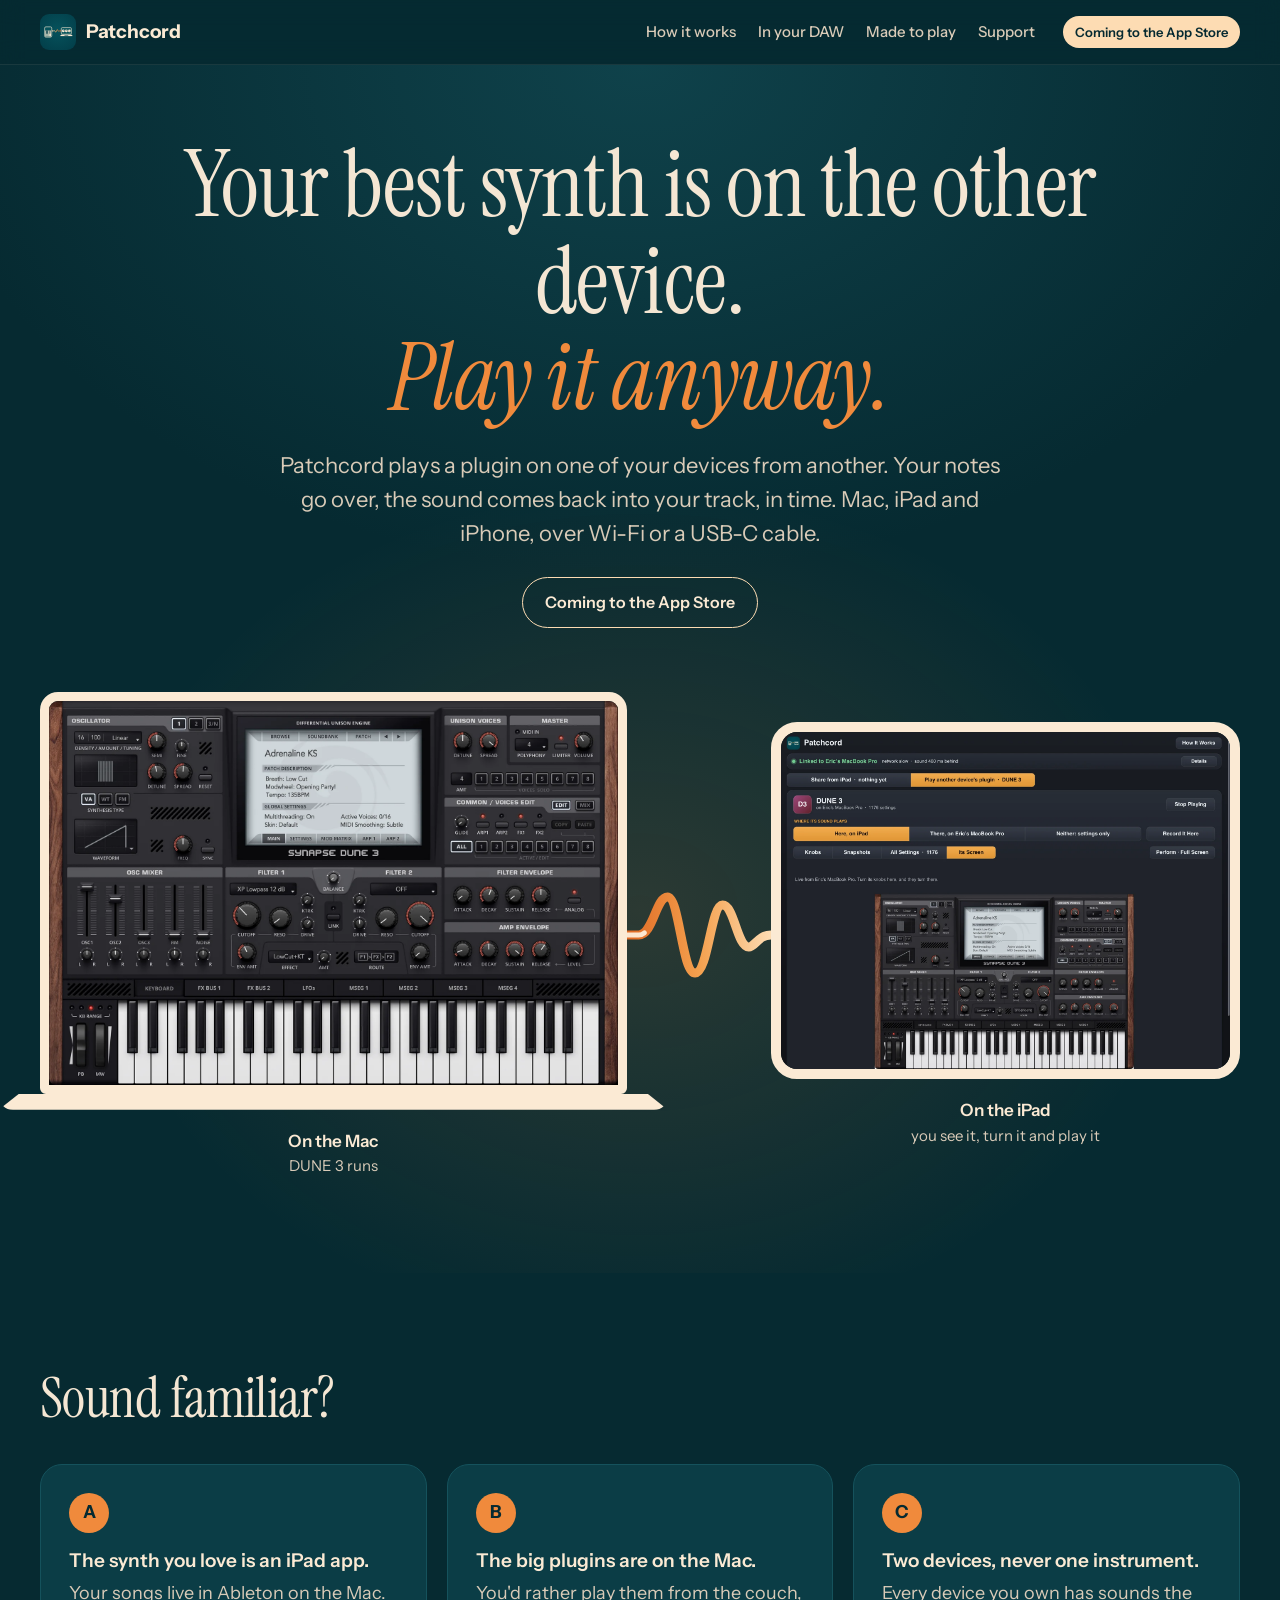
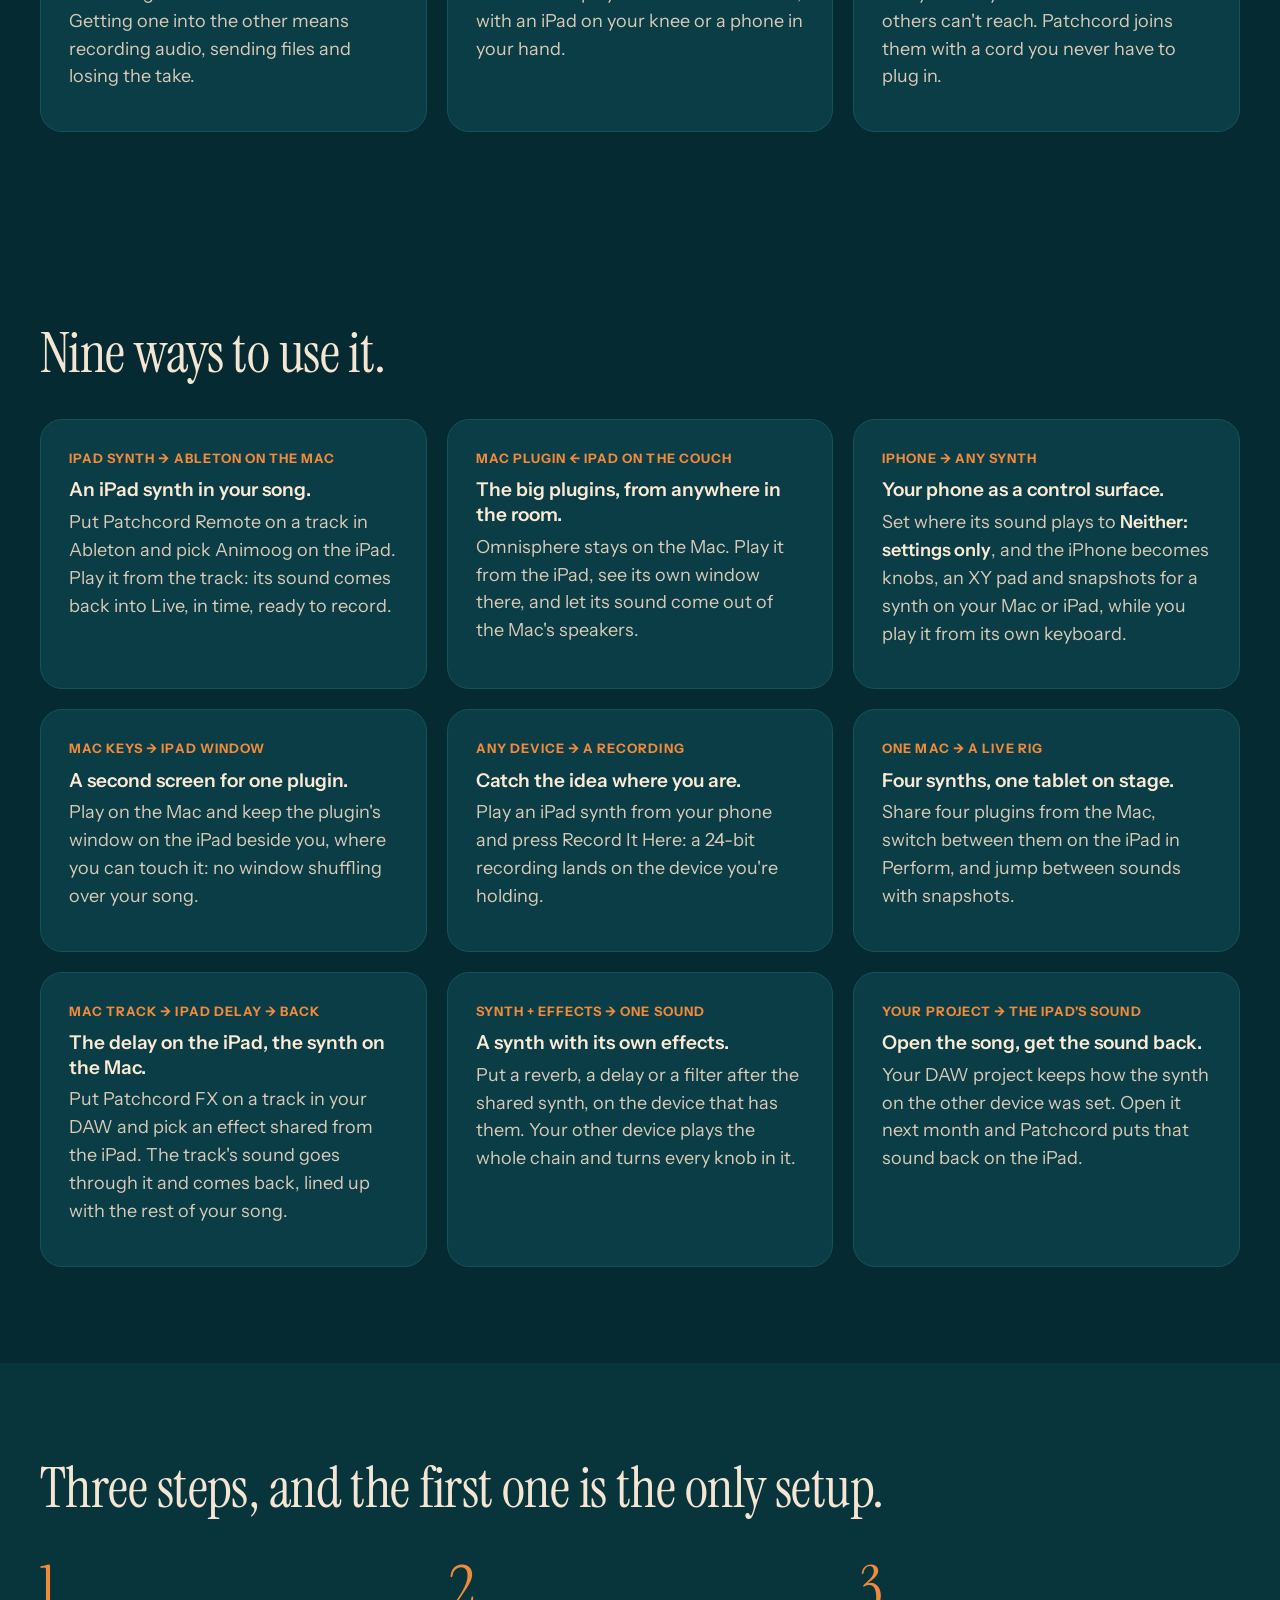
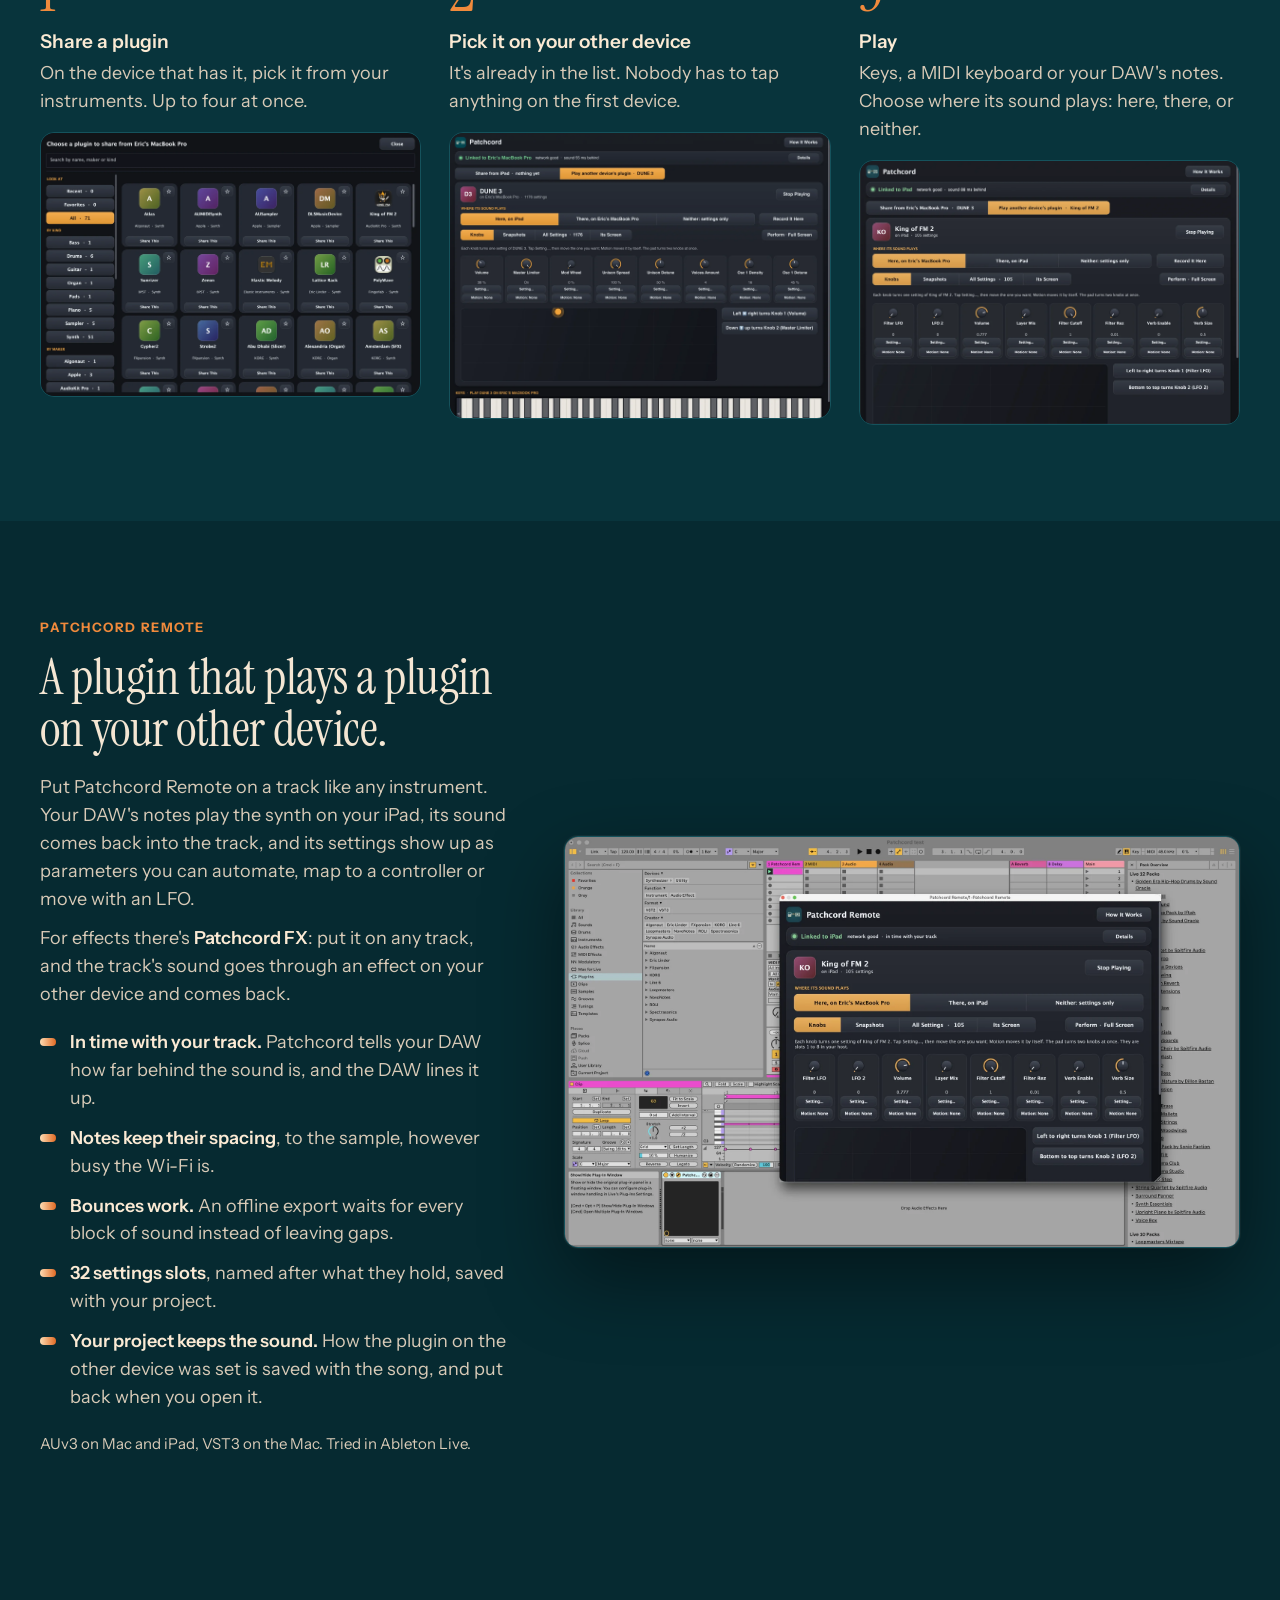
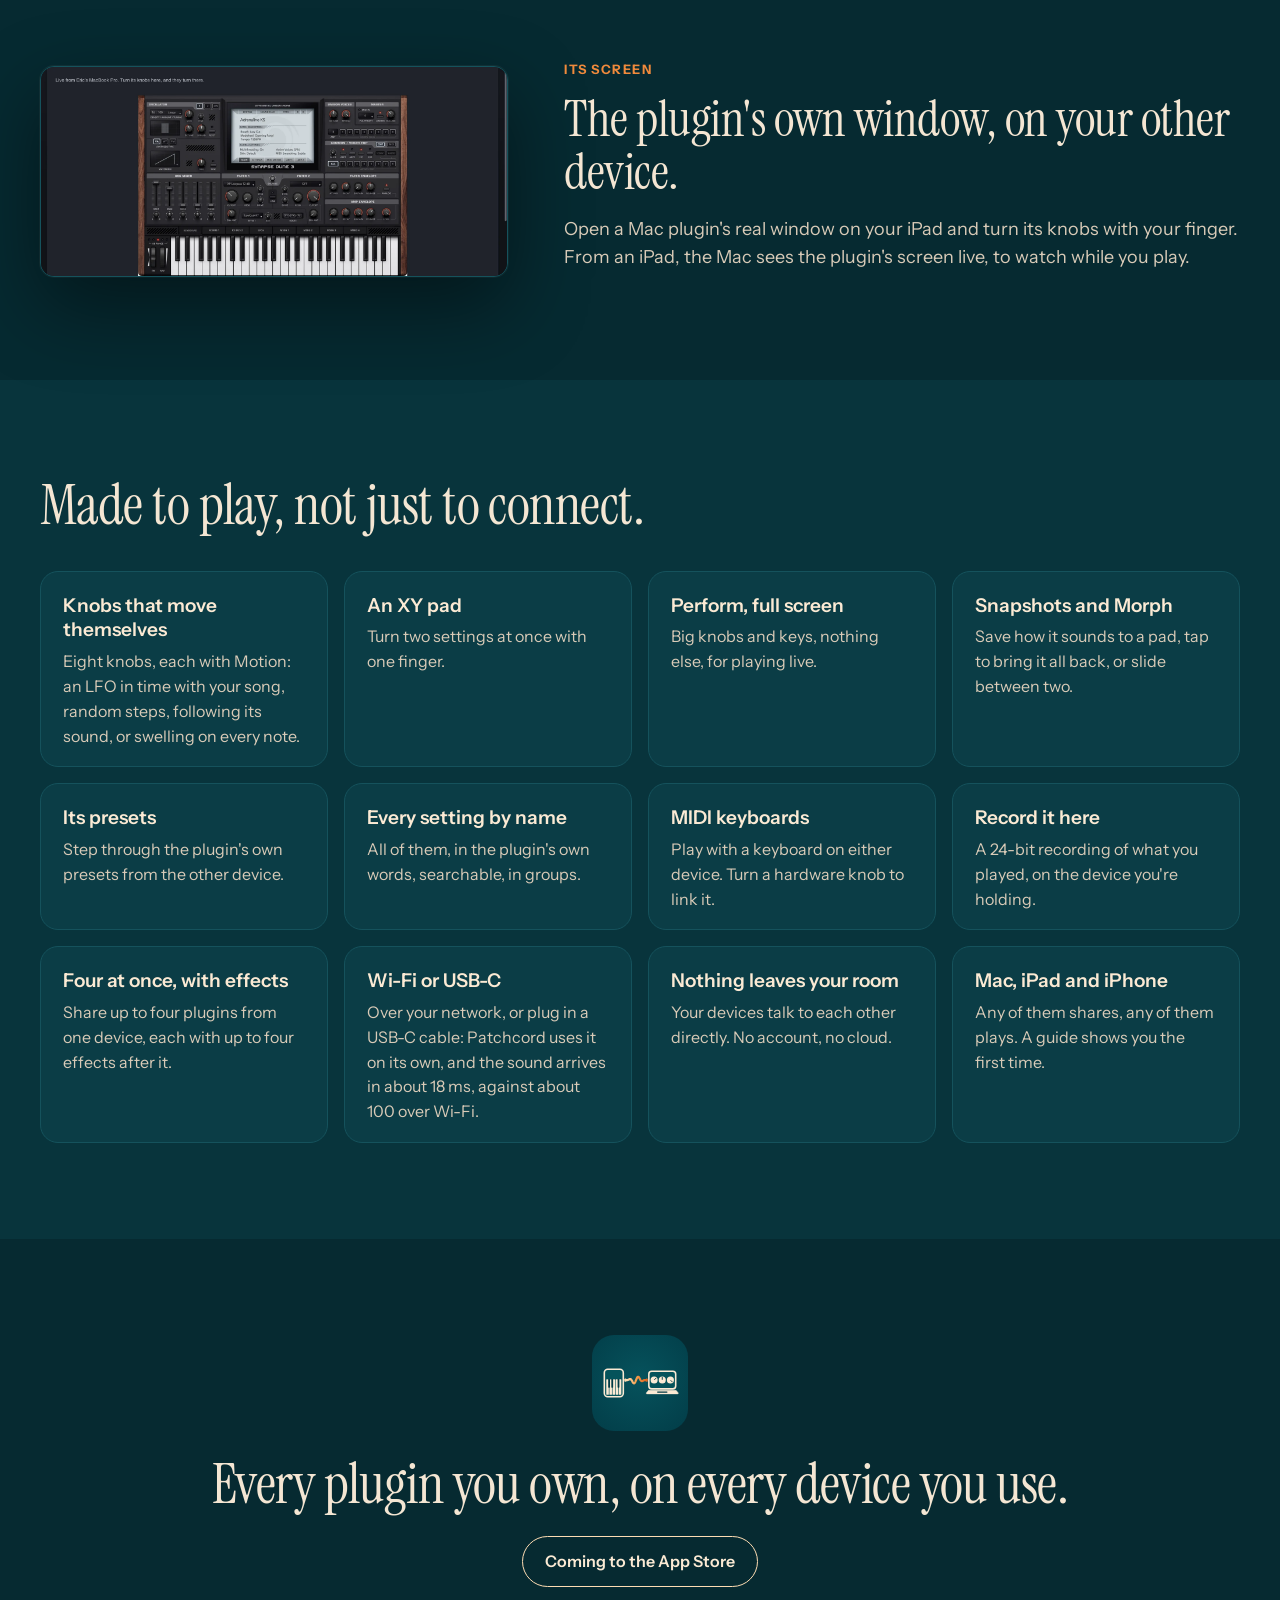
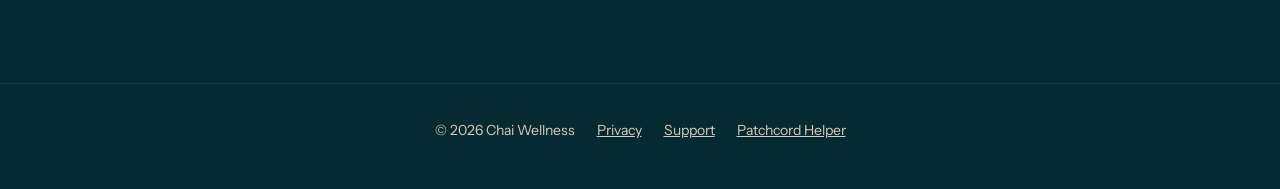
==== index.html @ 68715d1f "Effects, chains, project recall, the USB-C cable" ====
<!doctype html>
<html lang="en">
<head>
<meta charset="utf-8">
<meta name="viewport" content="width=device-width, initial-scale=1">
<title>Patchcord: play your iPad's synths from your Mac, and your Mac's from your iPad</title>
<meta name="description" content="Patchcord plays a plugin on one of your devices from another: synths and effects. Notes or sound go over, the sound comes back into your track, in time. Mac, iPad and iPhone, over Wi-Fi or a USB-C cable.">
<meta property="og:title" content="Patchcord">
<meta property="og:description" content="Your best synth is on the other device. Play it anyway.">
<meta property="og:type" content="website">
<meta property="og:url" content="https://patchcordapp.com/">
<meta property="og:image" content="https://patchcordapp.com/og-image.jpg?v=1">
<meta property="og:image:width" content="1200"><meta property="og:image:height" content="630">
<meta name="twitter:card" content="summary_large_image">
<meta name="twitter:title" content="Patchcord">
<meta name="twitter:description" content="Your best synth is on the other device. Play it anyway.">
<meta name="twitter:image" content="https://patchcordapp.com/og-image.jpg?v=1">
<meta name="theme-color" content="#062A31">
<link rel="icon" href="img/icon.svg" type="image/svg+xml">
<link rel="apple-touch-icon" href="apple-touch-icon.png">
<link rel="preconnect" href="https://fonts.googleapis.com">
<link rel="preconnect" href="https://fonts.gstatic.com" crossorigin>
<link href="https://fonts.googleapis.com/css2?family=Instrument+Sans:wght@400;500;600;700&family=Instrument+Serif:ital@0;1&display=swap" rel="stylesheet">
<link rel="stylesheet" href="style.css?v=7">
</head>
<body>

<header class="top">
  <a class="brand" href="#"><img src="img/icon.svg" alt="" width="36" height="36"><span>Patchcord</span></a>
  <nav>
    <a href="#how">How it works</a>
    <a href="#daw">In your DAW</a>
    <a href="#play">Made to play</a>
    <a href="support.html">Support</a>
  </nav>
  <span class="soon" data-store-soon>Coming to the App Store</span>
</header>

<main>

<!-- 1. The claim: name the problem, then the answer -->
<section class="hero">
  <h1>Your best synth is on the other device.<br><em>Play it anyway.</em></h1>
  <p class="lede">Patchcord plays a plugin on one of your devices from another. Your notes go over, the sound comes back into your track, in time. Mac, iPad and iPhone, over Wi-Fi or a USB-C cable.</p>
  <div class="cta">
    <a class="store-badge" data-store-live hidden href="#" aria-label="Download Patchcord on the App Store"><img src="img/app-store-badge-white.svg" alt="Download on the App Store" width="132" height="44"></a>
    <span class="pill" data-store-soon>Coming to the App Store</span>
  </div>

  <figure class="duo" aria-label="DUNE 3 running on a Mac, played from an iPad">
    <div class="dev laptop">
      <button class="shot" data-full="img/mac-dune.webp"><img src="img/mac-dune.webp" alt="DUNE 3, a synth plugin, open on the Mac" loading="eager"></button>
      <div class="base" aria-hidden="true"></div>
      <figcaption><b>On the Mac</b> DUNE 3 runs</figcaption>
    </div>
    <svg class="cord" viewBox="0 0 220 120" preserveAspectRatio="none" aria-hidden="true">
      <defs><linearGradient id="cg" x1="0" x2="1"><stop offset="0" stop-color="#E06A24"/><stop offset=".5" stop-color="#F4A04E"/><stop offset="1" stop-color="#FDDCB3"/></linearGradient></defs>
      <path class="wire" d="M0,60 L18,60 C40,60 44,22 62,22 C80,22 84,98 104,98 C124,98 128,30 146,30 C164,30 168,72 186,72 C196,72 200,60 220,60"/>
      <path class="pulse" d="M0,60 L18,60 C40,60 44,22 62,22 C80,22 84,98 104,98 C124,98 128,30 146,30 C164,30 168,72 186,72 C196,72 200,60 220,60"/>
    </svg>
    <div class="dev tablet">
      <button class="shot" data-full="img/ipad-its-screen.webp"><img src="img/ipad-its-screen.webp" alt="Patchcord on the iPad, showing DUNE 3's own window live from the Mac" loading="eager"></button>
      <figcaption><b>On the iPad</b> you see it, turn it and play it</figcaption>
    </div>
  </figure>
</section>

<!-- 2. The problem, the way a producer feels it -->
<section class="familiar">
  <h2>Sound familiar?</h2>
  <div class="cards three">
    <article>
      <span class="num">A</span>
      <h3>The synth you love is an iPad app.</h3>
      <p>Your songs live in Ableton on the Mac. Getting one into the other means recording audio, sending files and losing the take.</p>
    </article>
    <article>
      <span class="num">B</span>
      <h3>The big plugins are on the Mac.</h3>
      <p>You'd rather play them from the couch, with an iPad on your knee or a phone in your hand.</p>
    </article>
    <article>
      <span class="num">C</span>
      <h3>Two devices, never one instrument.</h3>
      <p>Every device you own has sounds the others can't reach. Patchcord joins them with a cord you never have to plug in.</p>
    </article>
  </div>
</section>

<!-- 2b. What people do with it: only what it does today (instruments, effects and chains, 2026-11-24) -->
<section id="uses" class="uses">
  <h2>Nine ways to use it.</h2>
  <div class="cards uses-grid">
    <article>
      <p class="pair">iPad synth &rarr; Ableton on the Mac</p>
      <h3>An iPad synth in your song.</h3>
      <p>Put Patchcord Remote on a track in Ableton and pick Animoog on the iPad. Play it from the track: its sound comes back into Live, in time, ready to record.</p>
    </article>
    <article>
      <p class="pair">Mac plugin &larr; iPad on the couch</p>
      <h3>The big plugins, from anywhere in the room.</h3>
      <p>Omnisphere stays on the Mac. Play it from the iPad, see its own window there, and let its sound come out of the Mac's speakers.</p>
    </article>
    <article>
      <p class="pair">iPhone &rarr; any synth</p>
      <h3>Your phone as a control surface.</h3>
      <p>Set where its sound plays to <b>Neither: settings only</b>, and the iPhone becomes knobs, an XY pad and snapshots for a synth on your Mac or iPad, while you play it from its own keyboard.</p>
    </article>
    <article>
      <p class="pair">Mac keys &rarr; iPad window</p>
      <h3>A second screen for one plugin.</h3>
      <p>Play on the Mac and keep the plugin's window on the iPad beside you, where you can touch it: no window shuffling over your song.</p>
    </article>
    <article>
      <p class="pair">Any device &rarr; a recording</p>
      <h3>Catch the idea where you are.</h3>
      <p>Play an iPad synth from your phone and press Record It Here: a 24-bit recording lands on the device you're holding.</p>
    </article>
    <article>
      <p class="pair">One Mac &rarr; a live rig</p>
      <h3>Four synths, one tablet on stage.</h3>
      <p>Share four plugins from the Mac, switch between them on the iPad in Perform, and jump between sounds with snapshots.</p>
    </article>
    <article>
      <p class="pair">Mac track &rarr; iPad delay &rarr; back</p>
      <h3>The delay on the iPad, the synth on the Mac.</h3>
      <p>Put Patchcord FX on a track in your DAW and pick an effect shared from the iPad. The track's sound goes through it and comes back, lined up with the rest of your song.</p>
    </article>
    <article>
      <p class="pair">Synth + effects &rarr; one sound</p>
      <h3>A synth with its own effects.</h3>
      <p>Put a reverb, a delay or a filter after the shared synth, on the device that has them. Your other device plays the whole chain and turns every knob in it.</p>
    </article>
    <article>
      <p class="pair">Your project &rarr; the iPad's sound</p>
      <h3>Open the song, get the sound back.</h3>
      <p>Your DAW project keeps how the synth on the other device was set. Open it next month and Patchcord puts that sound back on the iPad.</p>
    </article>
  </div>
</section>

<!-- 3. How easy the core action is -->
<section id="how" class="how">
  <h2>Three steps, and the first one is the only setup.</h2>
  <ol class="steps">
    <li>
      <span class="n">1</span>
      <h3>Share a plugin</h3>
      <p>On the device that has it, pick it from your instruments. Up to four at once.</p>
      <button class="shot" data-full="img/browser.webp"><img src="img/browser.webp" alt="Choosing a plugin to share" loading="lazy"></button>
    </li>
    <li>
      <span class="n">2</span>
      <h3>Pick it on your other device</h3>
      <p>It's already in the list. Nobody has to tap anything on the first device.</p>
      <button class="shot" data-full="img/ipad-knobs.webp"><img src="img/ipad-knobs.webp" alt="DUNE 3 from the Mac, chosen on the iPad, its settings on eight knobs" loading="lazy"></button>
    </li>
    <li>
      <span class="n">3</span>
      <h3>Play</h3>
      <p>Keys, a MIDI keyboard or your DAW's notes. Choose where its sound plays: here, there, or neither.</p>
      <button class="shot" data-full="img/mac-king.webp"><img src="img/mac-king.webp" alt="The other way round: King of FM 2 on the iPad, played from the Mac" loading="lazy"></button>
    </li>
  </ol>
</section>

<!-- 4. The real use: inside a DAW -->
<section id="daw" class="feature">
  <div class="copy">
    <p class="kicker">Patchcord Remote</p>
    <h2>A plugin that plays a plugin on your other device.</h2>
    <p>Put Patchcord Remote on a track like any instrument. Your DAW's notes play the synth on your iPad, its sound comes back into the track, and its settings show up as parameters you can automate, map to a controller or move with an LFO.</p>
    <p>For effects there's <b>Patchcord FX</b>: put it on any track, and the track's sound goes through an effect on your other device and comes back.</p>
    <ul class="ticks">
      <li><b>In time with your track.</b> Patchcord tells your DAW how far behind the sound is, and the DAW lines it up.</li>
      <li><b>Notes keep their spacing</b>, to the sample, however busy the Wi-Fi is.</li>
      <li><b>Bounces work.</b> An offline export waits for every block of sound instead of leaving gaps.</li>
      <li><b>32 settings slots</b>, named after what they hold, saved with your project.</li>
      <li><b>Your project keeps the sound.</b> How the plugin on the other device was set is saved with the song, and put back when you open it.</li>
    </ul>
    <!-- CHECK before publishing: which hosts to name. Tested: Ableton Live 12 (VST3, Mac). Passes auval (AUv3): Logic, GarageBand, AUM not yet tried. -->
    <p class="hosts">AUv3 on Mac and iPad, VST3 on the Mac. Tried in Ableton Live.</p>
  </div>
  <button class="shot wide" data-full="img/ableton-remote.webp"><img src="img/ableton-remote.webp" alt="Patchcord Remote on a track in Ableton Live, playing King of FM 2 on the iPad, in time with the track" loading="lazy"></button>
</section>

<!-- 5. The wow: its own screen on the other device -->
<section class="feature flip">
  <div class="copy">
    <p class="kicker">Its Screen</p>
    <h2>The plugin's own window, on your other device.</h2>
    <p>Open a Mac plugin's real window on your iPad and turn its knobs with your finger. From an iPad, the Mac sees the plugin's screen live, to watch while you play.</p>
  </div>
  <button class="shot wide" data-full="img/ipad-its-screen.webp"><img src="img/ipad-its-screen-close.webp" alt="DUNE 3's window from the Mac, live on the iPad" loading="lazy"></button>
</section>

<!-- 6. Everything else, as a grid of twelve -->
<section id="play" class="grid-sec">
  <h2>Made to play, not just to connect.</h2>
  <div class="tiles">
    <article><h3>Knobs that move themselves</h3><p>Eight knobs, each with Motion: an LFO in time with your song, random steps, following its sound, or swelling on every note.</p></article>
    <article><h3>An XY pad</h3><p>Turn two settings at once with one finger.</p></article>
    <article><h3>Perform, full screen</h3><p>Big knobs and keys, nothing else, for playing live.</p></article>
    <article><h3>Snapshots and Morph</h3><p>Save how it sounds to a pad, tap to bring it all back, or slide between two.</p></article>
    <article><h3>Its presets</h3><p>Step through the plugin's own presets from the other device.</p></article>
    <article><h3>Every setting by name</h3><p>All of them, in the plugin's own words, searchable, in groups.</p></article>
    <article><h3>MIDI keyboards</h3><p>Play with a keyboard on either device. Turn a hardware knob to link it.</p></article>
    <article><h3>Record it here</h3><p>A 24-bit recording of what you played, on the device you're holding.</p></article>
    <article><h3>Four at once, with effects</h3><p>Share up to four plugins from one device, each with up to four effects after it.</p></article>
    <article><h3>Wi-Fi or USB-C</h3><p>Over your network, or plug in a USB-C cable: Patchcord uses it on its own, and the sound arrives in about 18&nbsp;ms, against about 100 over Wi-Fi.</p></article>
    <article><h3>Nothing leaves your room</h3><p>Your devices talk to each other directly. No account, no cloud.</p></article>
    <article><h3>Mac, iPad and iPhone</h3><p>Any of them shares, any of them plays. A guide shows you the first time.</p></article>
  </div>
</section>

<!-- 7. Why I made it: Eric writes this; nothing publishes until he has -->
<!--
<section id="story" class="story">
  <h2>Why I made Patchcord</h2>
  <p>[Eric's words]</p>
  <p class="sig">Eric</p>
</section>
-->

<section class="close">
  <img src="img/icon.svg" alt="" width="96" height="96">
  <h2>Every plugin you own, on every device you use.</h2>
  <div class="cta">
    <a class="store-badge" data-store-live hidden href="#" aria-label="Download Patchcord on the App Store"><img src="img/app-store-badge-white.svg" alt="Download on the App Store" width="132" height="44"></a>
    <span class="pill" data-store-soon>Coming to the App Store</span>
  </div>
</section>

</main>

<footer>
  <span>© 2026 Chai Wellness</span>
  <a href="privacy.html">Privacy</a>
  <a href="support.html">Support</a>
  <a href="helper.html">Patchcord Helper</a>
</footer>

<div class="viewer" hidden role="dialog" aria-modal="true" aria-label="Screenshot, full size">
  <button class="close-v" aria-label="Close">Close</button>
  <img alt="">
</div>

<script src="site.js" defer></script>
<script src="store.js" defer></script>
</body>
</html>
---- style.css ----
/* Patchcord's site: the icon's colours (deep teal, cream, a cream-to-orange cord), dark only, like a studio at night */
:root {
  --bg: #062A31; --bg2: #08343C; --card: #0B3D46; --edge: #15525C;
  --cream: #FBEAD4; --text: #F4E6D3; --soft: #D9CBB8;
  --orange: #F08A3C; --orange2: #E06A24; --peach: #FDDCB3;
  --serif: "Instrument Serif", Georgia, serif;
  --sans: "Instrument Sans", -apple-system, BlinkMacSystemFont, "Segoe UI", sans-serif;
  color-scheme: dark;
}
* { box-sizing: border-box; }
[hidden] { display: none !important; }
html { scroll-behavior: smooth; }
body { margin: 0; background: var(--bg); color: var(--text); font: 18px/1.55 var(--sans); -webkit-font-smoothing: antialiased; }
img { max-width: 100%; display: block; }
a { color: var(--peach); }
h1, h2 { font-family: var(--serif); font-weight: 400; letter-spacing: -0.01em; line-height: 1.05; margin: 0 0 18px; }
h1 em, h2 em { font-style: italic; color: var(--orange); }
h3 { font-size: 19px; line-height: 1.3; margin: 0 0 6px; color: var(--cream); font-weight: 600; }
p { margin: 0 0 12px; color: var(--soft); }
b { color: var(--cream); font-weight: 600; }

/* top bar */
.top { position: sticky; top: 0; z-index: 10; display: flex; align-items: center; gap: 28px; padding: 14px max(20px, calc(50% - 600px));
  background: rgba(6, 42, 49, 0.86); backdrop-filter: blur(12px); -webkit-backdrop-filter: blur(12px); border-bottom: 1px solid rgba(251, 234, 212, 0.08); }
.brand { display: flex; align-items: center; gap: 10px; color: var(--cream); text-decoration: none; font-weight: 700; font-size: 19px; }
.brand img { border-radius: 9px; }
.top nav { display: flex; gap: 22px; margin-left: auto; }
.top nav a { color: var(--soft); text-decoration: none; font-size: 15px; font-weight: 500; }
.top nav a:hover { color: var(--cream); }
.soon { font-size: 13px; font-weight: 600; color: var(--bg); background: var(--peach); padding: 6px 12px; border-radius: 99px; white-space: nowrap; }

main > section { padding: 96px max(20px, calc(50% - 600px)); }
main > section > h2 { font-size: clamp(36px, 5vw, 56px); max-width: 860px; }

/* hero */
.hero { text-align: center; padding-top: 72px !important; background:
  radial-gradient(60% 50% at 50% 70%, rgba(240, 138, 60, 0.16), transparent 70%),
  radial-gradient(80% 60% at 50% 0%, rgba(21, 82, 92, 0.6), transparent 70%); }
.hero h1 { font-size: clamp(44px, 7.4vw, 92px); max-width: 1000px; margin: 0 auto 22px; }
.lede { font-size: clamp(18px, 2vw, 22px); max-width: 720px; margin: 0 auto 26px; color: var(--soft); }
.cta { display: flex; justify-content: center; align-items: center; gap: 14px; flex-wrap: wrap; }
.pill { display: inline-block; white-space: nowrap; padding: 12px 22px; border-radius: 99px; border: 1.5px solid var(--peach); color: var(--cream); font-weight: 600; font-size: 16px; }
.store-badge { display: inline-block; line-height: 0; margin: 11px 0; }
.store-badge img { height: 44px; width: auto; }

/* the two devices and the cord between them */
.duo { display: grid; grid-template-columns: 1.25fr 12% 1fr; align-items: center; gap: 0; margin: 64px auto 0; max-width: 1200px; }
.dev { position: relative; }
.dev .shot { border: 10px solid var(--cream); border-radius: 26px; overflow: hidden; background: #000; }
.laptop .shot { border-width: 9px; border-radius: 18px 18px 6px 6px; }
.laptop .base { height: 16px; margin: 0 -7%; background: var(--cream); border-radius: 2px 2px 14px 14px; clip-path: polygon(3% 0, 97% 0, 100% 100%, 0 100%); }
.dev figcaption { margin-top: 18px; font-size: 15px; color: var(--soft); }
.dev figcaption b { display: block; font-size: 17px; }
.cord { width: 100%; height: 120px; overflow: visible; }
.cord path { fill: none; stroke-width: 9; stroke-linecap: round; vector-effect: non-scaling-stroke; }
.cord .wire { stroke: url(#cg); }
.cord .pulse { stroke: #FFF4E3; stroke-width: 5; stroke-dasharray: 18 320; animation: flow 2.2s linear infinite; opacity: 0.9; }
@keyframes flow { from { stroke-dashoffset: 338; } to { stroke-dashoffset: 0; } }
@media (prefers-reduced-motion: reduce) { .cord .pulse { animation: none; opacity: 0; } }

/* screenshots: every one opens full size */
.shot { display: block; width: 100%; padding: 0; border: 0; background: none; cursor: zoom-in; border-radius: 14px; overflow: hidden; }
.shot img { width: 100%; height: auto; }

/* sound familiar */
.cards.three { display: grid; grid-template-columns: repeat(3, 1fr); gap: 20px; margin-top: 36px; }
.cards article { background: var(--card); border: 1px solid var(--edge); border-radius: 22px; padding: 28px; }
.num { display: inline-grid; place-items: center; width: 40px; height: 40px; border-radius: 50%; background: var(--orange); color: var(--bg); font-weight: 700; margin-bottom: 16px; }

/* steps */
.how { background: var(--bg2); }
.steps { list-style: none; padding: 0; margin: 40px 0 0; display: grid; grid-template-columns: 1fr 1fr 1fr; gap: 28px; align-items: start; }
.steps li { position: relative; }
.steps .n { font-family: var(--serif); font-size: 64px; line-height: 1; color: var(--orange); display: block; margin-bottom: 8px; }
.steps .shot { margin-top: 16px; border: 1px solid var(--edge); }
.steps .shot.phone { border-radius: 22px; }

/* feature rows */
.feature { display: grid; grid-template-columns: 0.9fr 1.3fr; gap: 56px; align-items: center; }
.feature.flip .copy { order: 2; }
.feature h2 { font-size: clamp(34px, 4.2vw, 50px); }
.kicker { text-transform: uppercase; letter-spacing: 0.12em; font-size: 13px; font-weight: 700; color: var(--orange); margin-bottom: 14px; }
.shot.wide { border: 1px solid var(--edge); box-shadow: 0 30px 80px rgba(0, 0, 0, 0.45), 0 0 0 1px rgba(251, 234, 212, 0.05); }
.ticks { list-style: none; padding: 0; margin: 20px 0; }
.ticks li { position: relative; padding-left: 30px; margin-bottom: 12px; color: var(--soft); }
.ticks li::before { content: ""; position: absolute; left: 0; top: 0.5em; width: 16px; height: 8px; border-radius: 4px; background: linear-gradient(90deg, var(--peach), var(--orange2)); }
.hosts { font-size: 15px; }

/* twelve tiles */
.grid-sec { background: var(--bg2); }
.tiles { display: grid; grid-template-columns: repeat(auto-fit, minmax(250px, 1fr)); gap: 16px; margin-top: 36px; }
.tiles article { background: var(--card); border: 1px solid var(--edge); border-radius: 18px; padding: 22px 22px 18px; }
.tiles p { font-size: 16px; margin: 0; }

/* closing */
.close { text-align: center; }
.close img { margin: 0 auto 24px; border-radius: 22px; }
.close h2 { margin: 0 auto 22px; }

footer { display: flex; gap: 22px; justify-content: center; padding: 36px 20px 48px; font-size: 14px; color: var(--soft); border-top: 1px solid rgba(251, 234, 212, 0.08); }
footer a { color: var(--soft); }

/* full-size viewer */
.viewer { position: fixed; inset: 0; z-index: 50; background: rgba(2, 16, 19, 0.92); display: flex; align-items: center; justify-content: center; padding: 56px 24px 24px; cursor: zoom-out; }
.viewer img { max-width: 100%; max-height: 100%; border-radius: 12px; box-shadow: 0 20px 80px rgba(0, 0, 0, 0.6); }
.close-v { position: absolute; top: 14px; right: 18px; font: 600 15px var(--sans); color: var(--cream); background: rgba(251, 234, 212, 0.12); border: 1px solid rgba(251, 234, 212, 0.25); border-radius: 99px; padding: 8px 16px; cursor: pointer; }

/* narrow screens */
@media (max-width: 900px) {
  .top nav { display: none; }
  .soon { margin-left: auto; }
  main > section { padding-top: 64px; padding-bottom: 64px; }
  .duo { grid-template-columns: 1fr; gap: 0; max-width: 520px; }
  .laptop .base { margin: 0 -3%; }
  .cord { height: 90px; width: 120px; margin: 4px auto; transform: rotate(90deg); }
  .cards.three, .steps { grid-template-columns: 1fr; }
  .steps .shot.phone { max-width: 320px; }
  .feature { grid-template-columns: 1fr; gap: 28px; }
  .feature.flip .copy { order: 0; }
}
@media (max-width: 560px) {
  .top .soon { display: none; }
  .pill { font-size: 15px; padding: 11px 18px; }
}

/* privacy and support: one readable column */
.page { max-width: 760px; margin: 0 auto; padding: 64px 20px 80px; }
.page h1 { font-size: clamp(44px, 6vw, 64px); }
.page h2 { font-size: 30px; margin: 40px 0 12px; }
.page ul { padding-left: 22px; color: var(--soft); }
.page li { margin-bottom: 10px; }
.updated { font-size: 15px; }
.contact { font-size: 19px; color: var(--cream); }

/* Patchcord Helper page */
.lede-left { font-size: 20px; color: var(--cream); margin-bottom: 22px; }
.dl { margin: 8px 0 8px; }
.dl-btn { white-space: normal; text-align: center; max-width: 100%; text-decoration: none; background: var(--orange); border-color: var(--orange); color: var(--bg); }
.dl-btn:hover { background: var(--orange2); border-color: var(--orange2); }
.page ol.steps-plain { padding-left: 22px; color: var(--soft); }
.page ol.steps-plain li { margin-bottom: 10px; }

/* ways to use it */
.uses { background: var(--bg); }
.cards.uses-grid { display: grid; grid-template-columns: repeat(3, 1fr); gap: 20px; margin-top: 36px; }
.uses-grid .pair { font-size: 13px; font-weight: 700; letter-spacing: 0.08em; text-transform: uppercase; color: var(--orange); margin-bottom: 10px; }
@media (max-width: 900px) { .cards.uses-grid { grid-template-columns: 1fr; } }
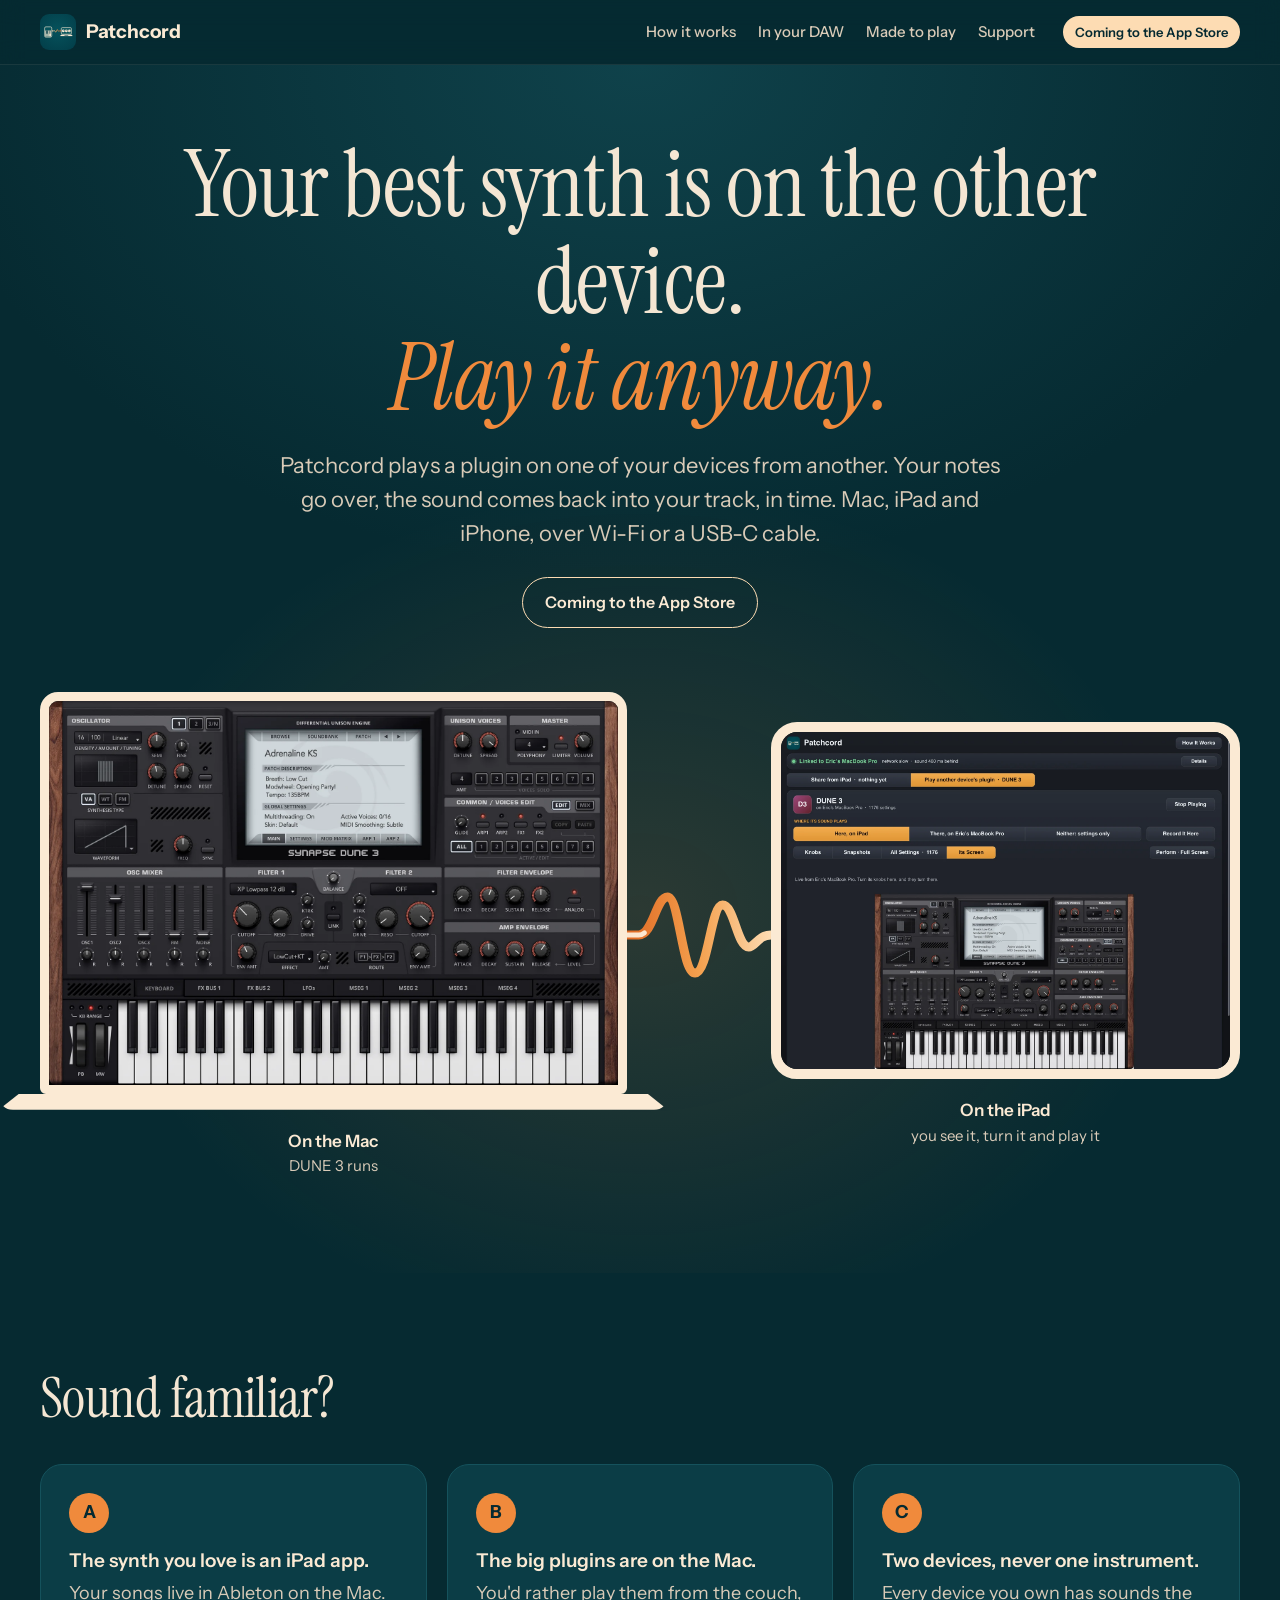
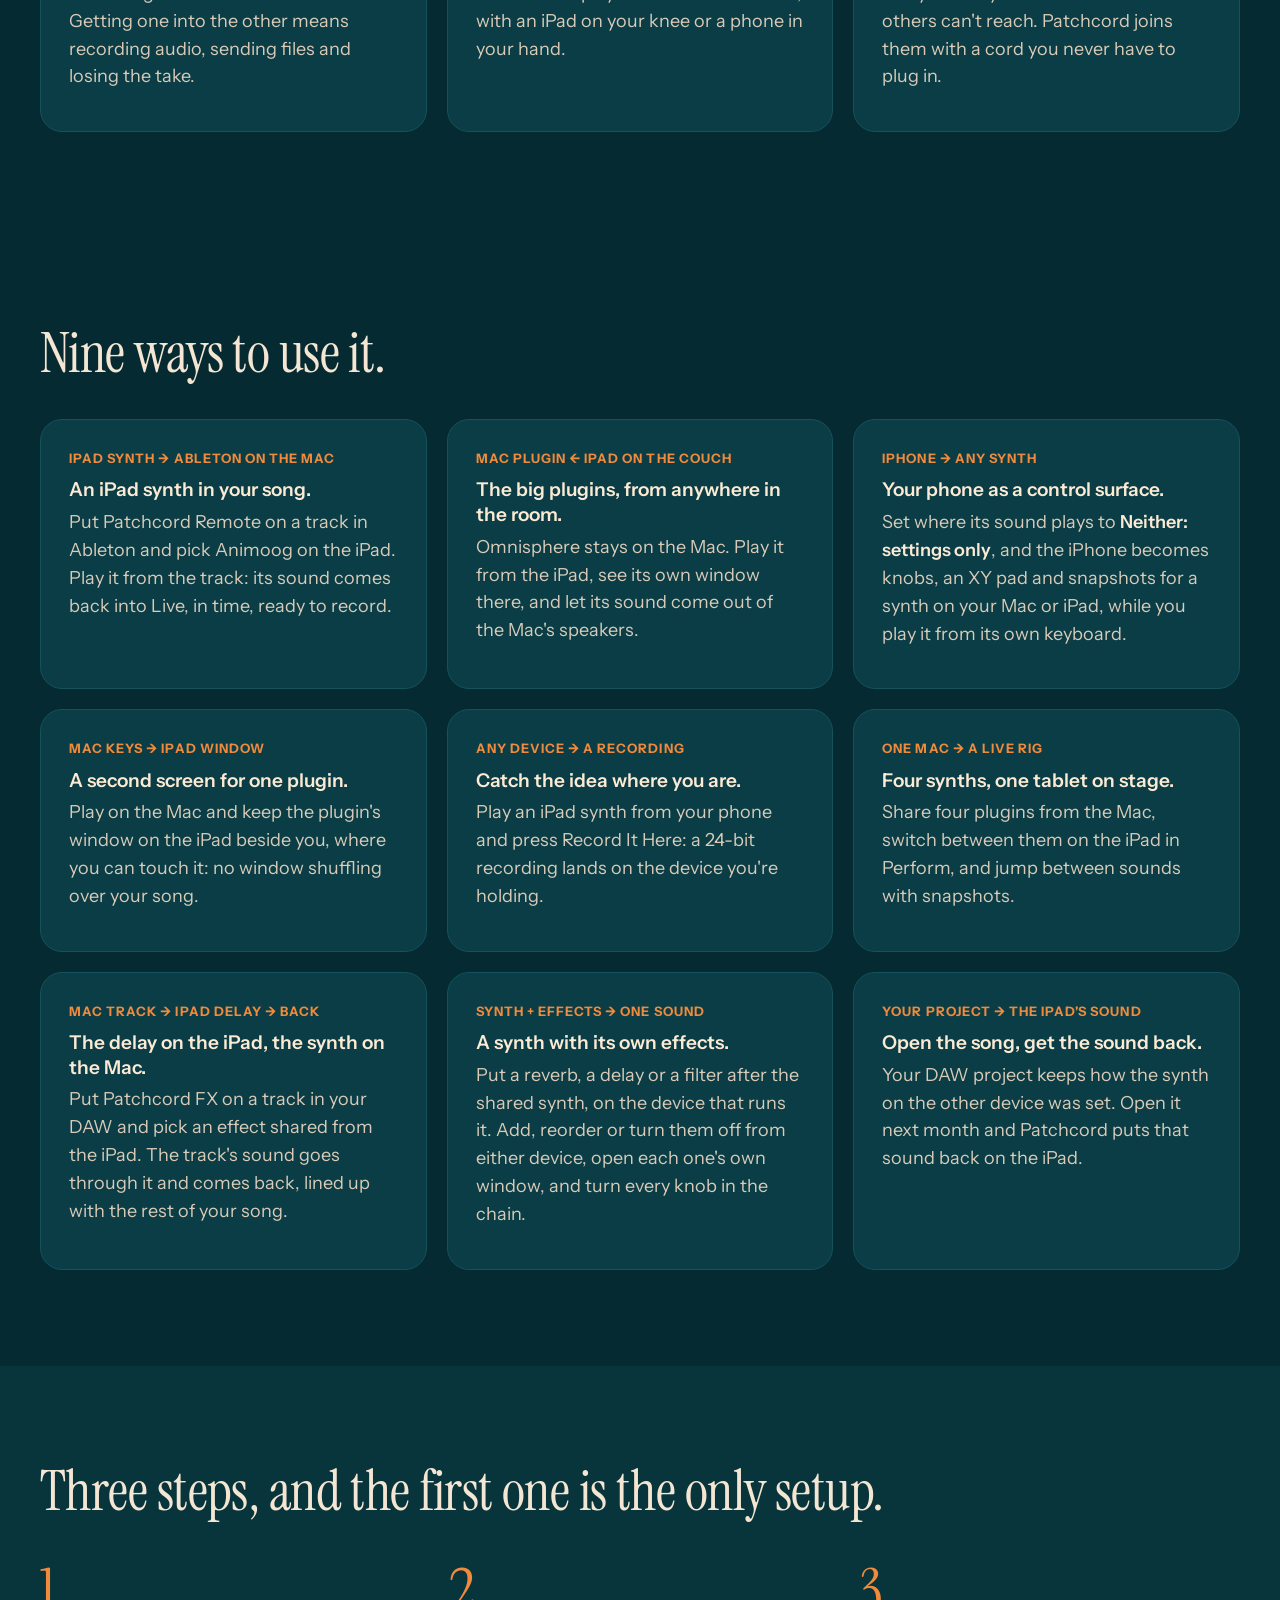
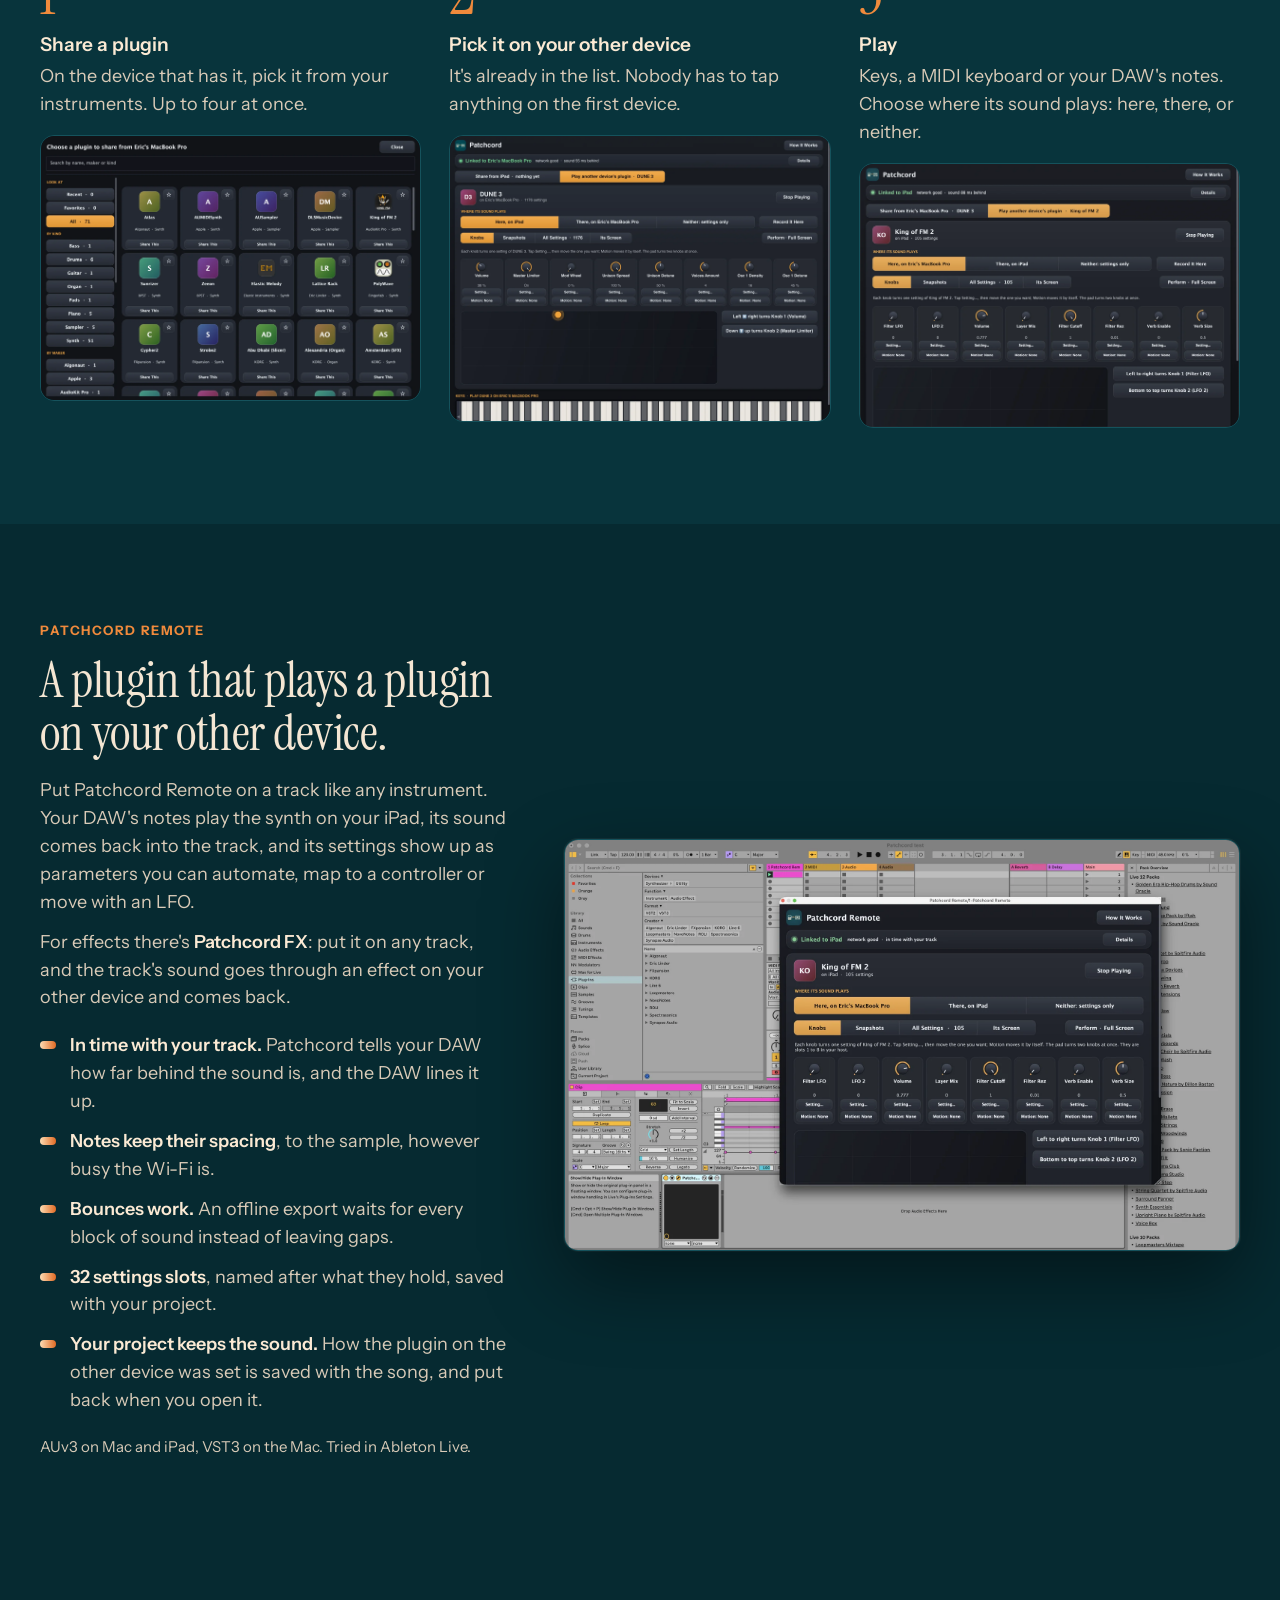
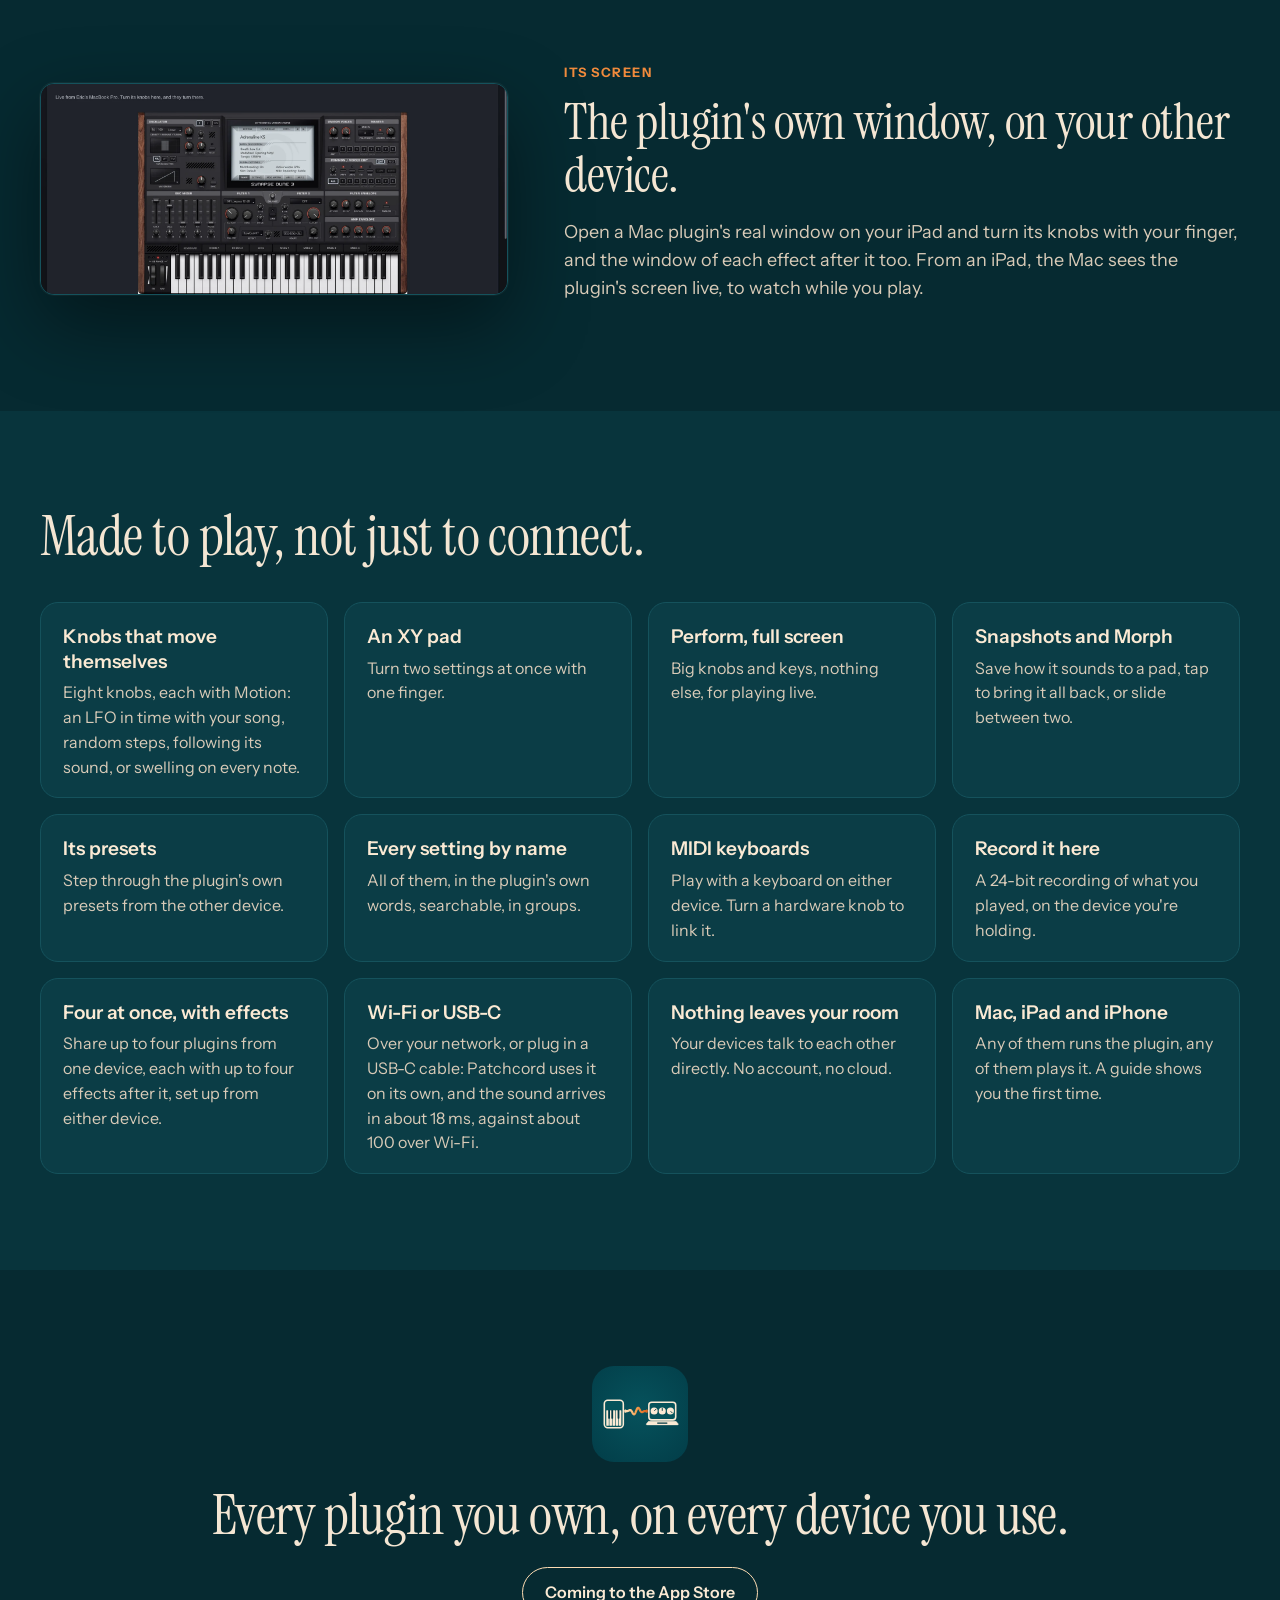
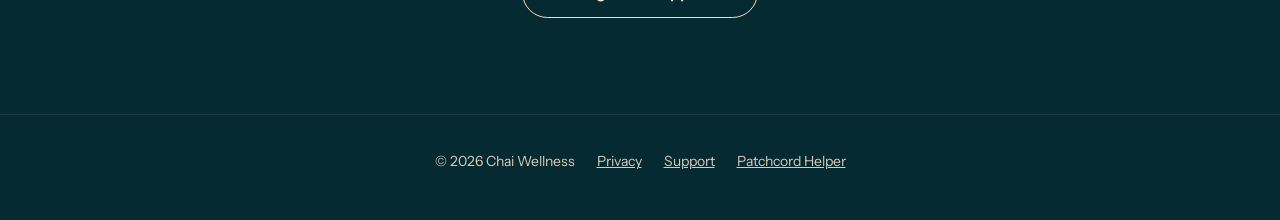
==== commit e89b2690: "Chains from either device; plainer words for the two jobs" ====
--- a/index.html
+++ b/index.html
@@ -129,7 +129,7 @@
     <article>
       <p class="pair">Synth + effects &rarr; one sound</p>
       <h3>A synth with its own effects.</h3>
-      <p>Put a reverb, a delay or a filter after the shared synth, on the device that has them. Your other device plays the whole chain and turns every knob in it.</p>
+      <p>Put a reverb, a delay or a filter after the shared synth, on the device that runs it. Add, reorder or turn them off from either device, open each one's own window, and turn every knob in the chain.</p>
     </article>
     <article>
       <p class="pair">Your project &rarr; the iPad's sound</p>
@@ -189,7 +189,7 @@
   <div class="copy">
     <p class="kicker">Its Screen</p>
     <h2>The plugin's own window, on your other device.</h2>
-    <p>Open a Mac plugin's real window on your iPad and turn its knobs with your finger. From an iPad, the Mac sees the plugin's screen live, to watch while you play.</p>
+    <p>Open a Mac plugin's real window on your iPad and turn its knobs with your finger, and the window of each effect after it too. From an iPad, the Mac sees the plugin's screen live, to watch while you play.</p>
   </div>
   <button class="shot wide" data-full="img/ipad-its-screen.webp"><img src="img/ipad-its-screen-close.webp" alt="DUNE 3's window from the Mac, live on the iPad" loading="lazy"></button>
 </section>
@@ -206,10 +206,10 @@
     <article><h3>Every setting by name</h3><p>All of them, in the plugin's own words, searchable, in groups.</p></article>
     <article><h3>MIDI keyboards</h3><p>Play with a keyboard on either device. Turn a hardware knob to link it.</p></article>
     <article><h3>Record it here</h3><p>A 24-bit recording of what you played, on the device you're holding.</p></article>
-    <article><h3>Four at once, with effects</h3><p>Share up to four plugins from one device, each with up to four effects after it.</p></article>
+    <article><h3>Four at once, with effects</h3><p>Share up to four plugins from one device, each with up to four effects after it, set up from either device.</p></article>
     <article><h3>Wi-Fi or USB-C</h3><p>Over your network, or plug in a USB-C cable: Patchcord uses it on its own, and the sound arrives in about 18&nbsp;ms, against about 100 over Wi-Fi.</p></article>
     <article><h3>Nothing leaves your room</h3><p>Your devices talk to each other directly. No account, no cloud.</p></article>
-    <article><h3>Mac, iPad and iPhone</h3><p>Any of them shares, any of them plays. A guide shows you the first time.</p></article>
+    <article><h3>Mac, iPad and iPhone</h3><p>Any of them runs the plugin, any of them plays it. A guide shows you the first time.</p></article>
   </div>
 </section>
 
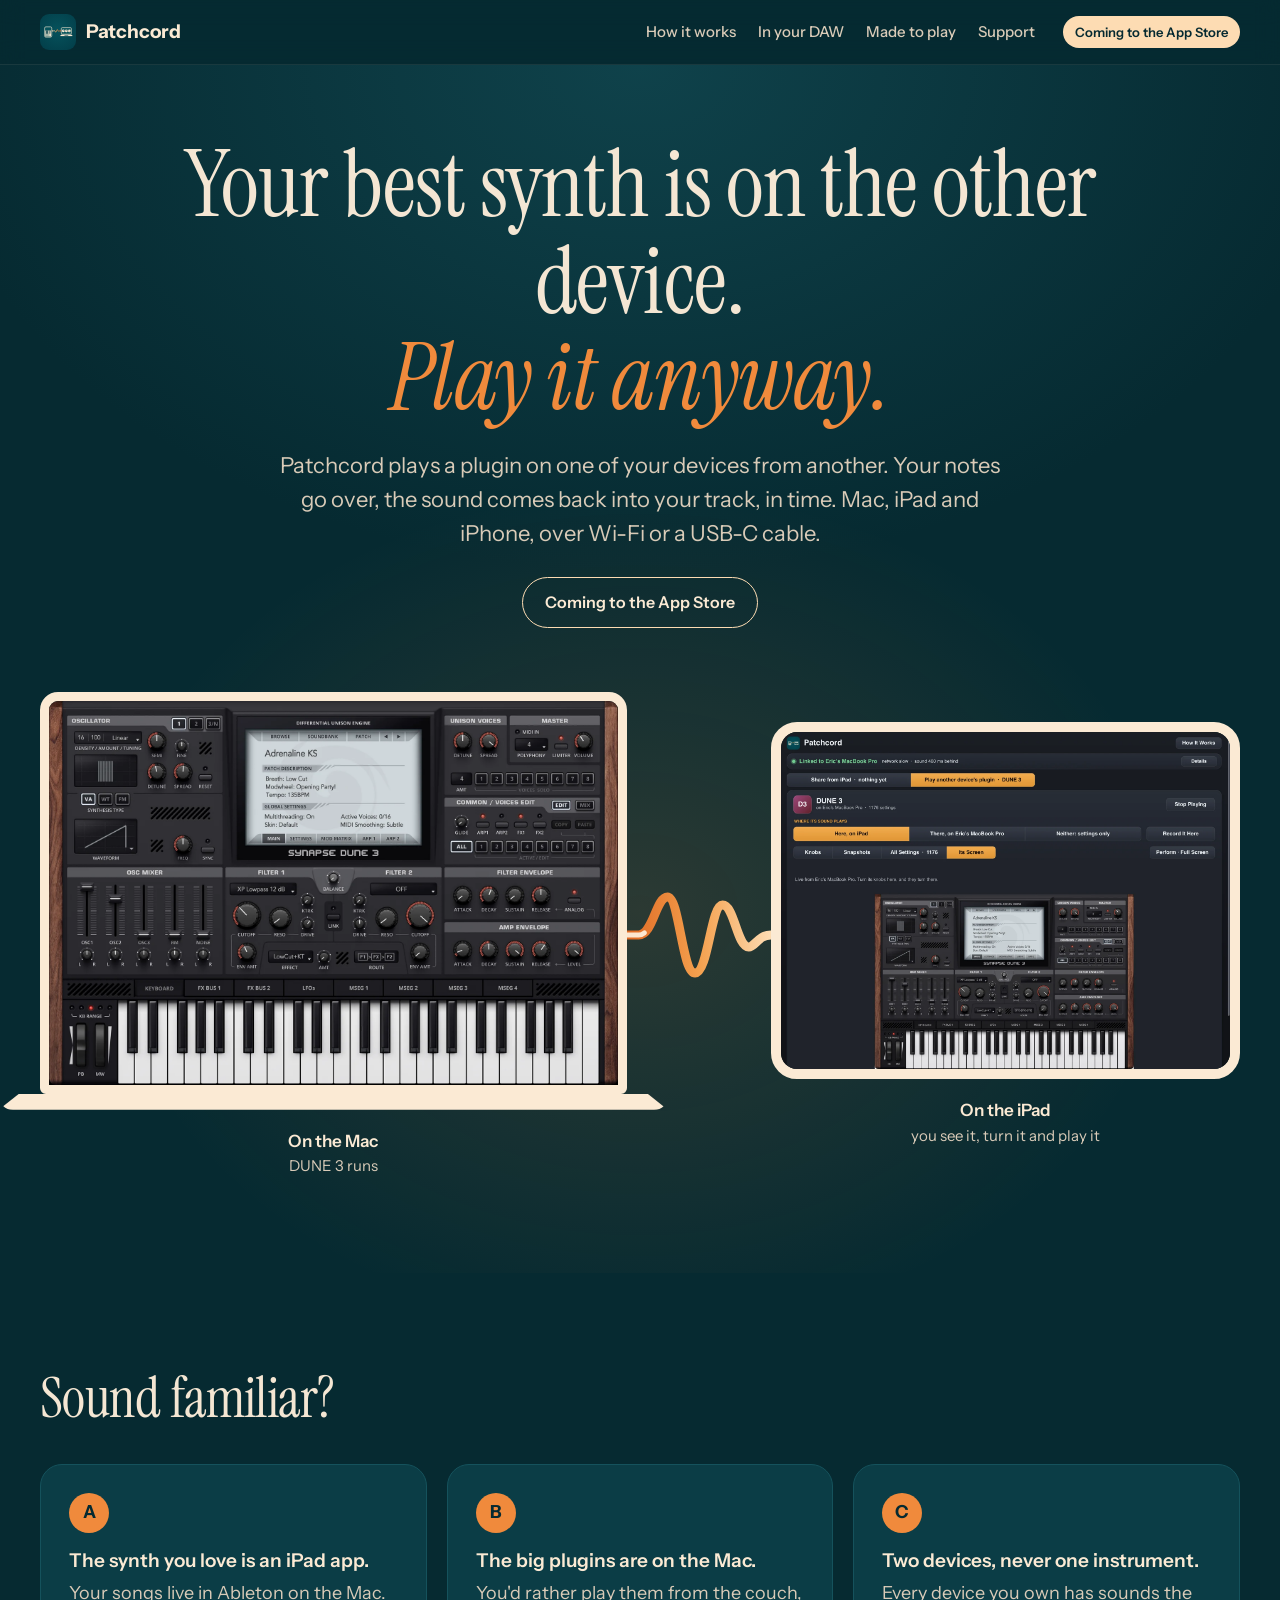
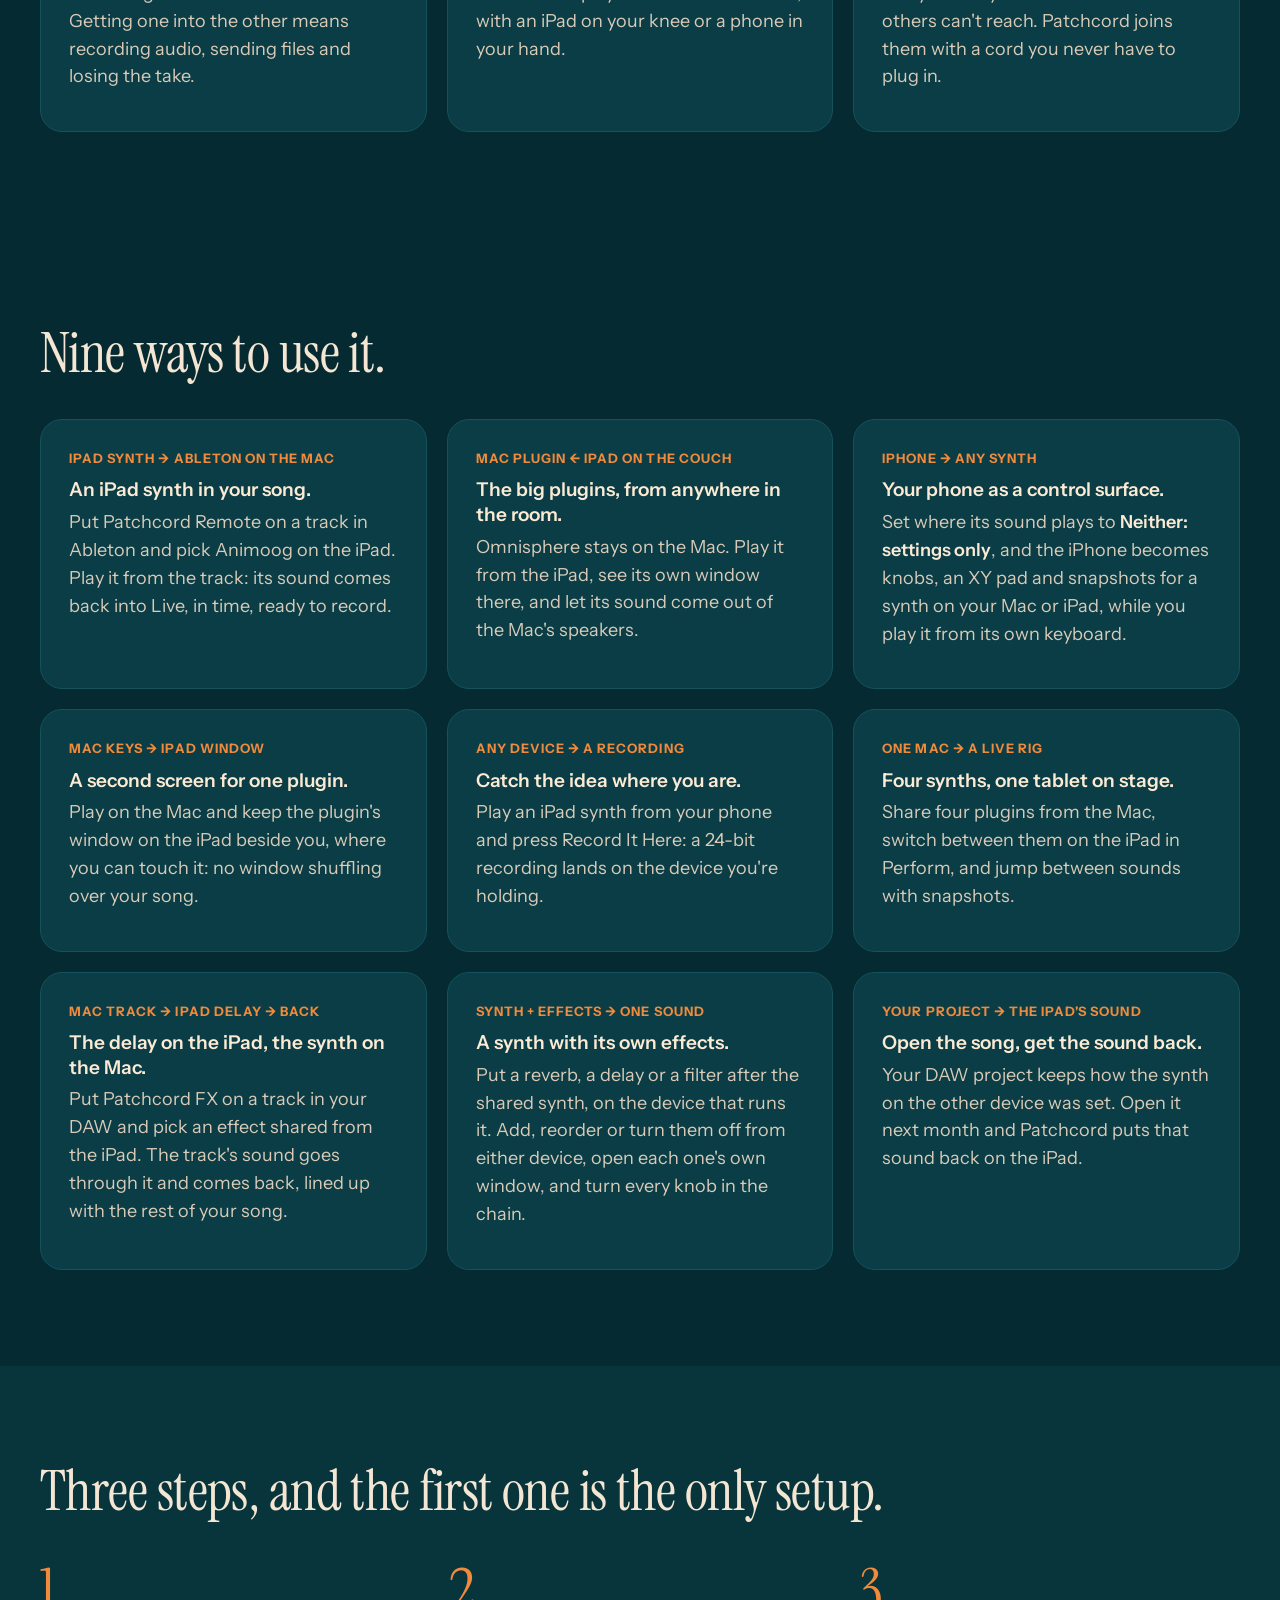
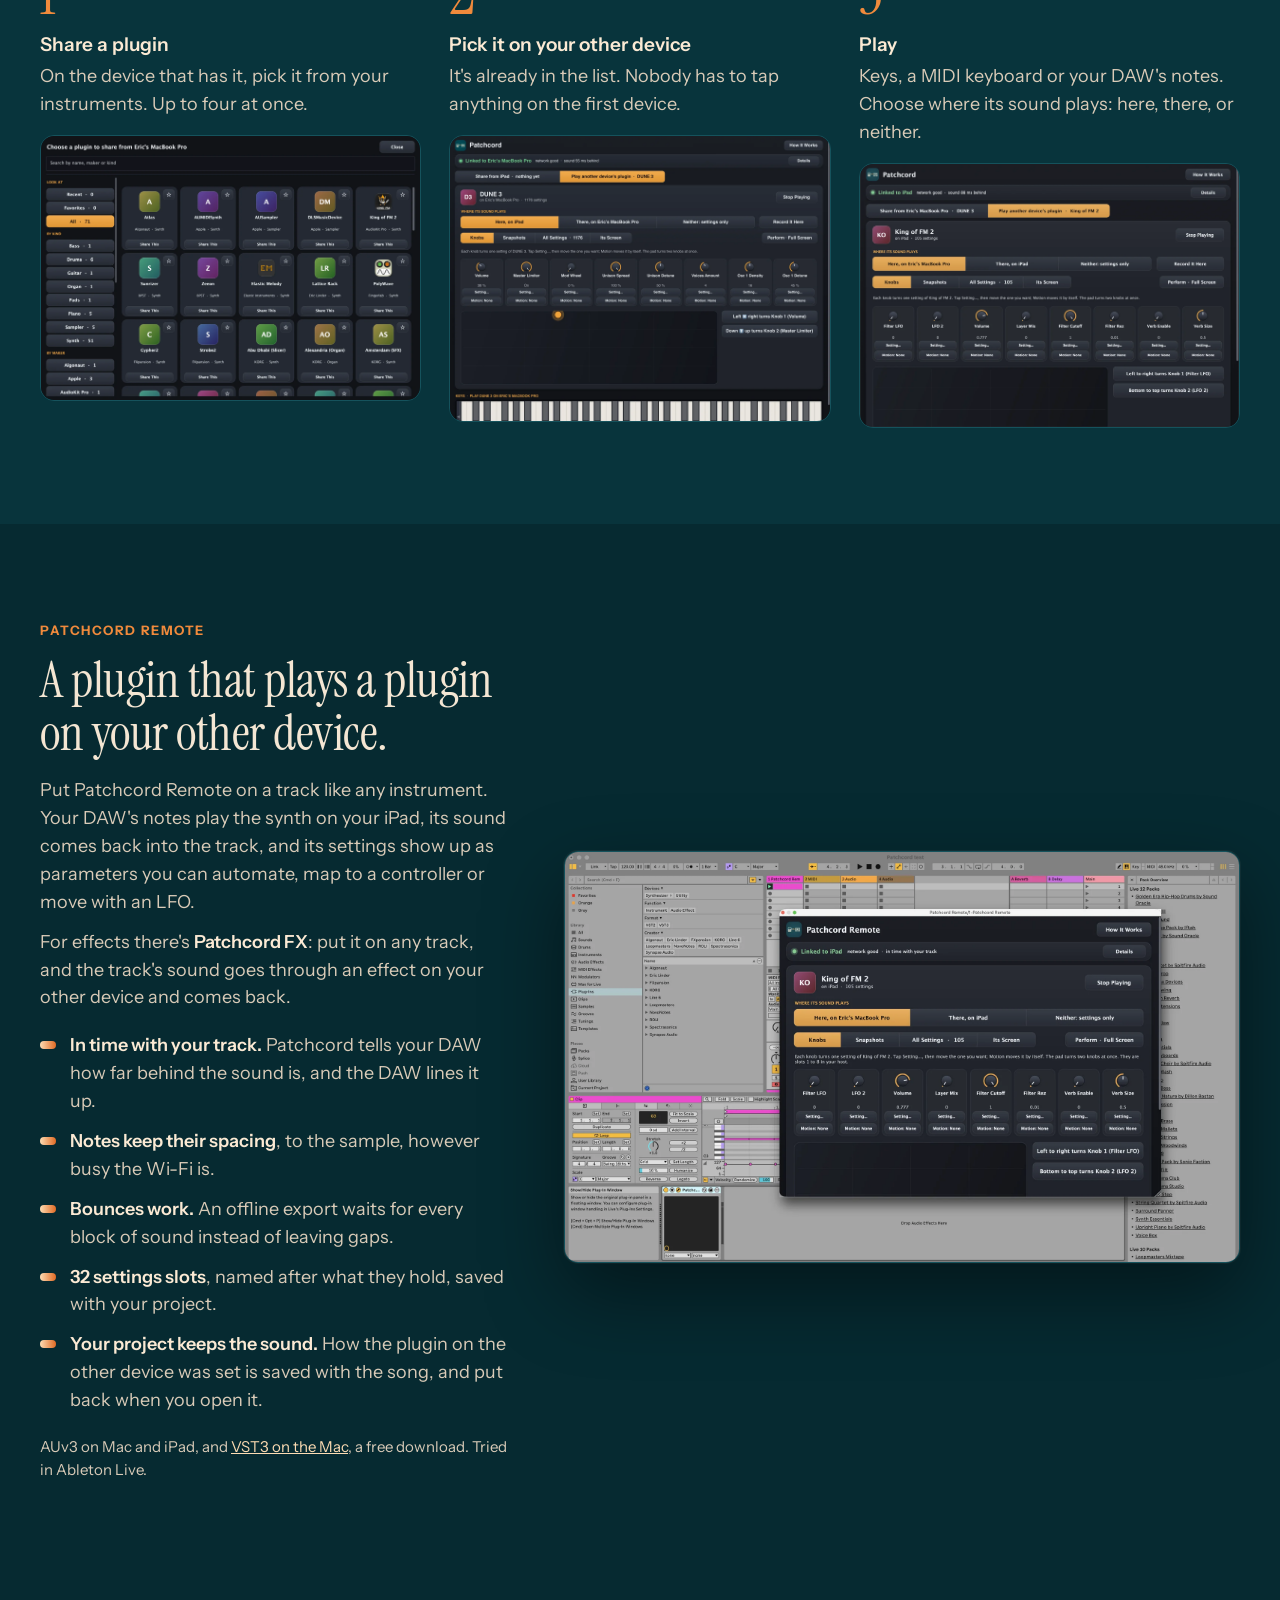
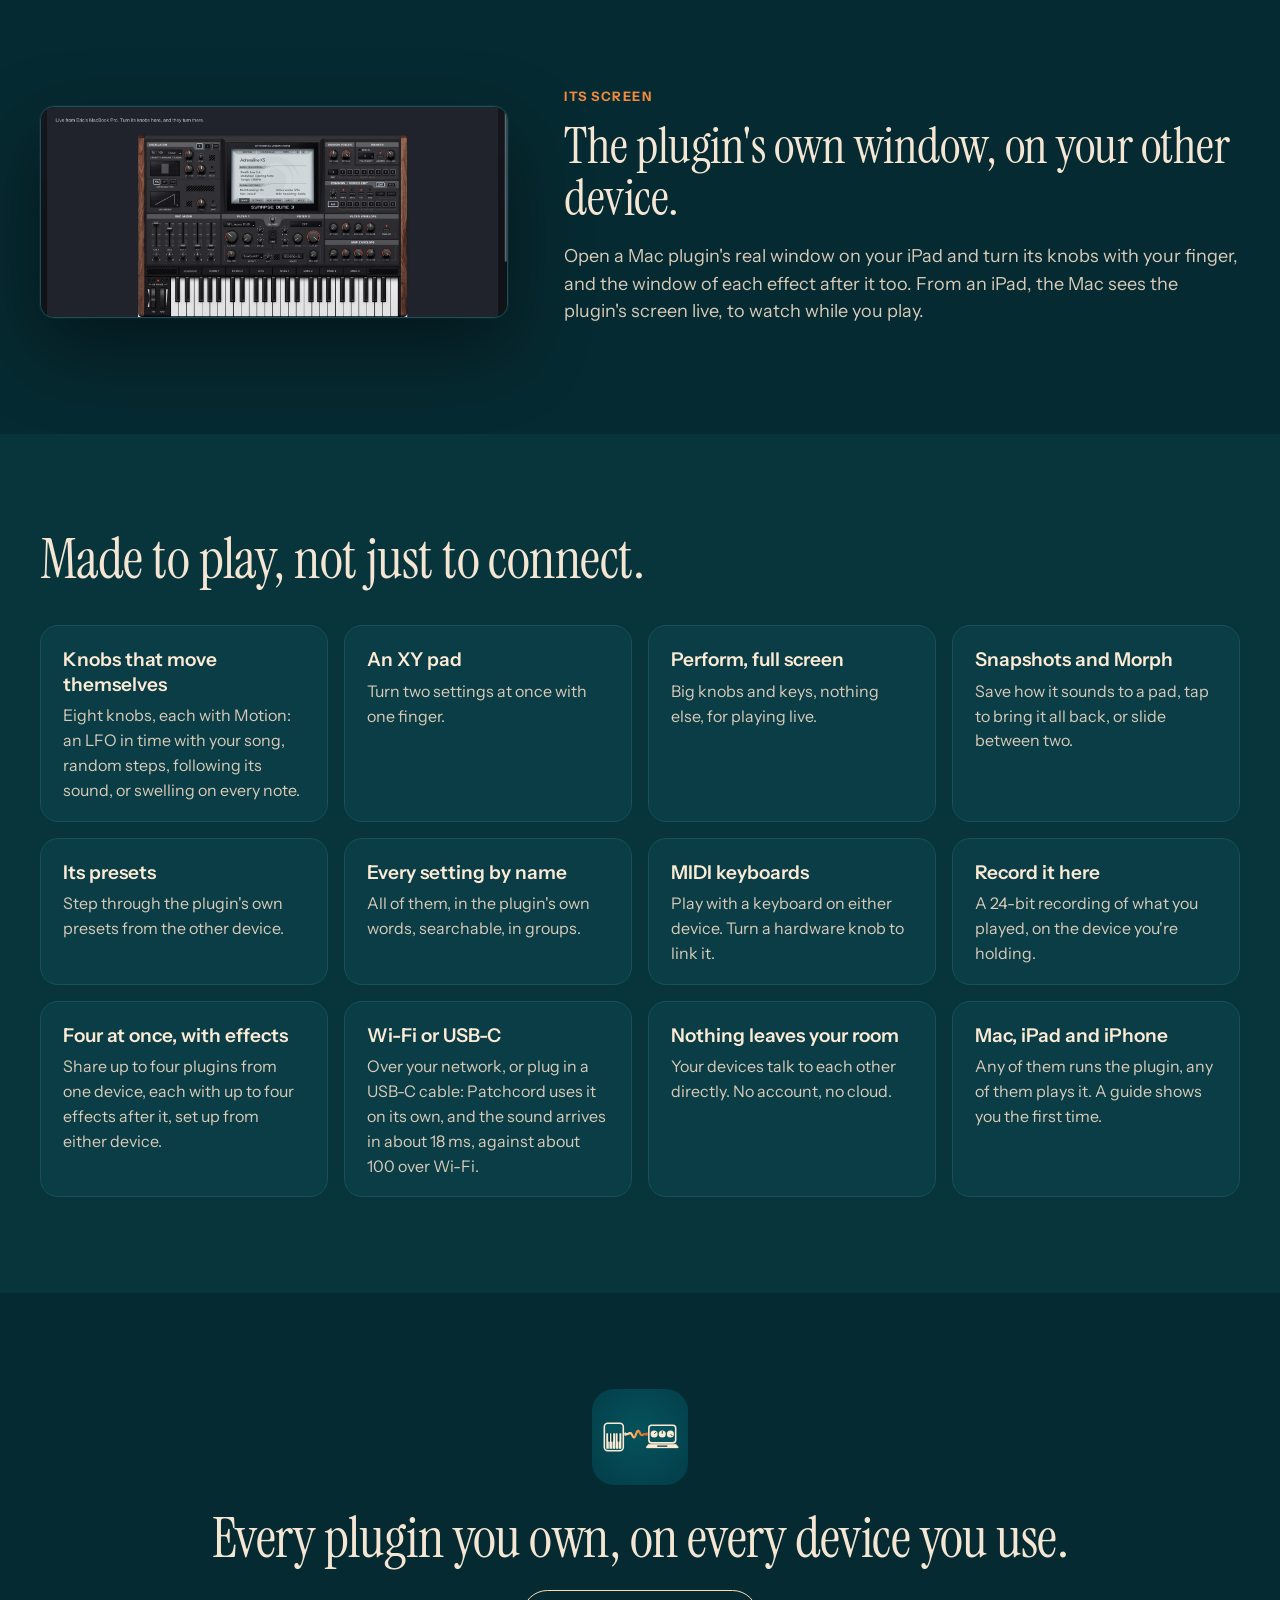
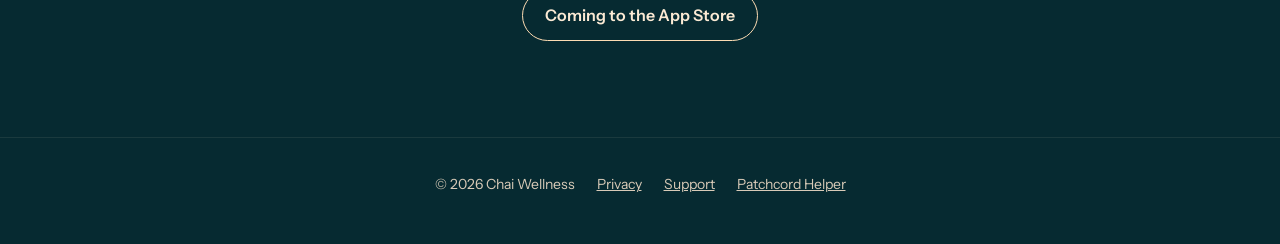
==== commit 14427b1d: "VST3 download; the new Patchcord Helper with effects after a plugin" ====
--- a/index.html
+++ b/index.html
@@ -179,7 +179,7 @@
       <li><b>Your project keeps the sound.</b> How the plugin on the other device was set is saved with the song, and put back when you open it.</li>
     </ul>
     <!-- CHECK before publishing: which hosts to name. Tested: Ableton Live 12 (VST3, Mac). Passes auval (AUv3): Logic, GarageBand, AUM not yet tried. -->
-    <p class="hosts">AUv3 on Mac and iPad, VST3 on the Mac. Tried in Ableton Live.</p>
+    <p class="hosts">AUv3 on Mac and iPad, and <a href="support.html#vst3">VST3 on the Mac</a>, a free download. Tried in Ableton Live.</p>
   </div>
   <button class="shot wide" data-full="img/ableton-remote.webp"><img src="img/ableton-remote.webp" alt="Patchcord Remote on a track in Ableton Live, playing King of FM 2 on the iPad, in time with the track" loading="lazy"></button>
 </section>
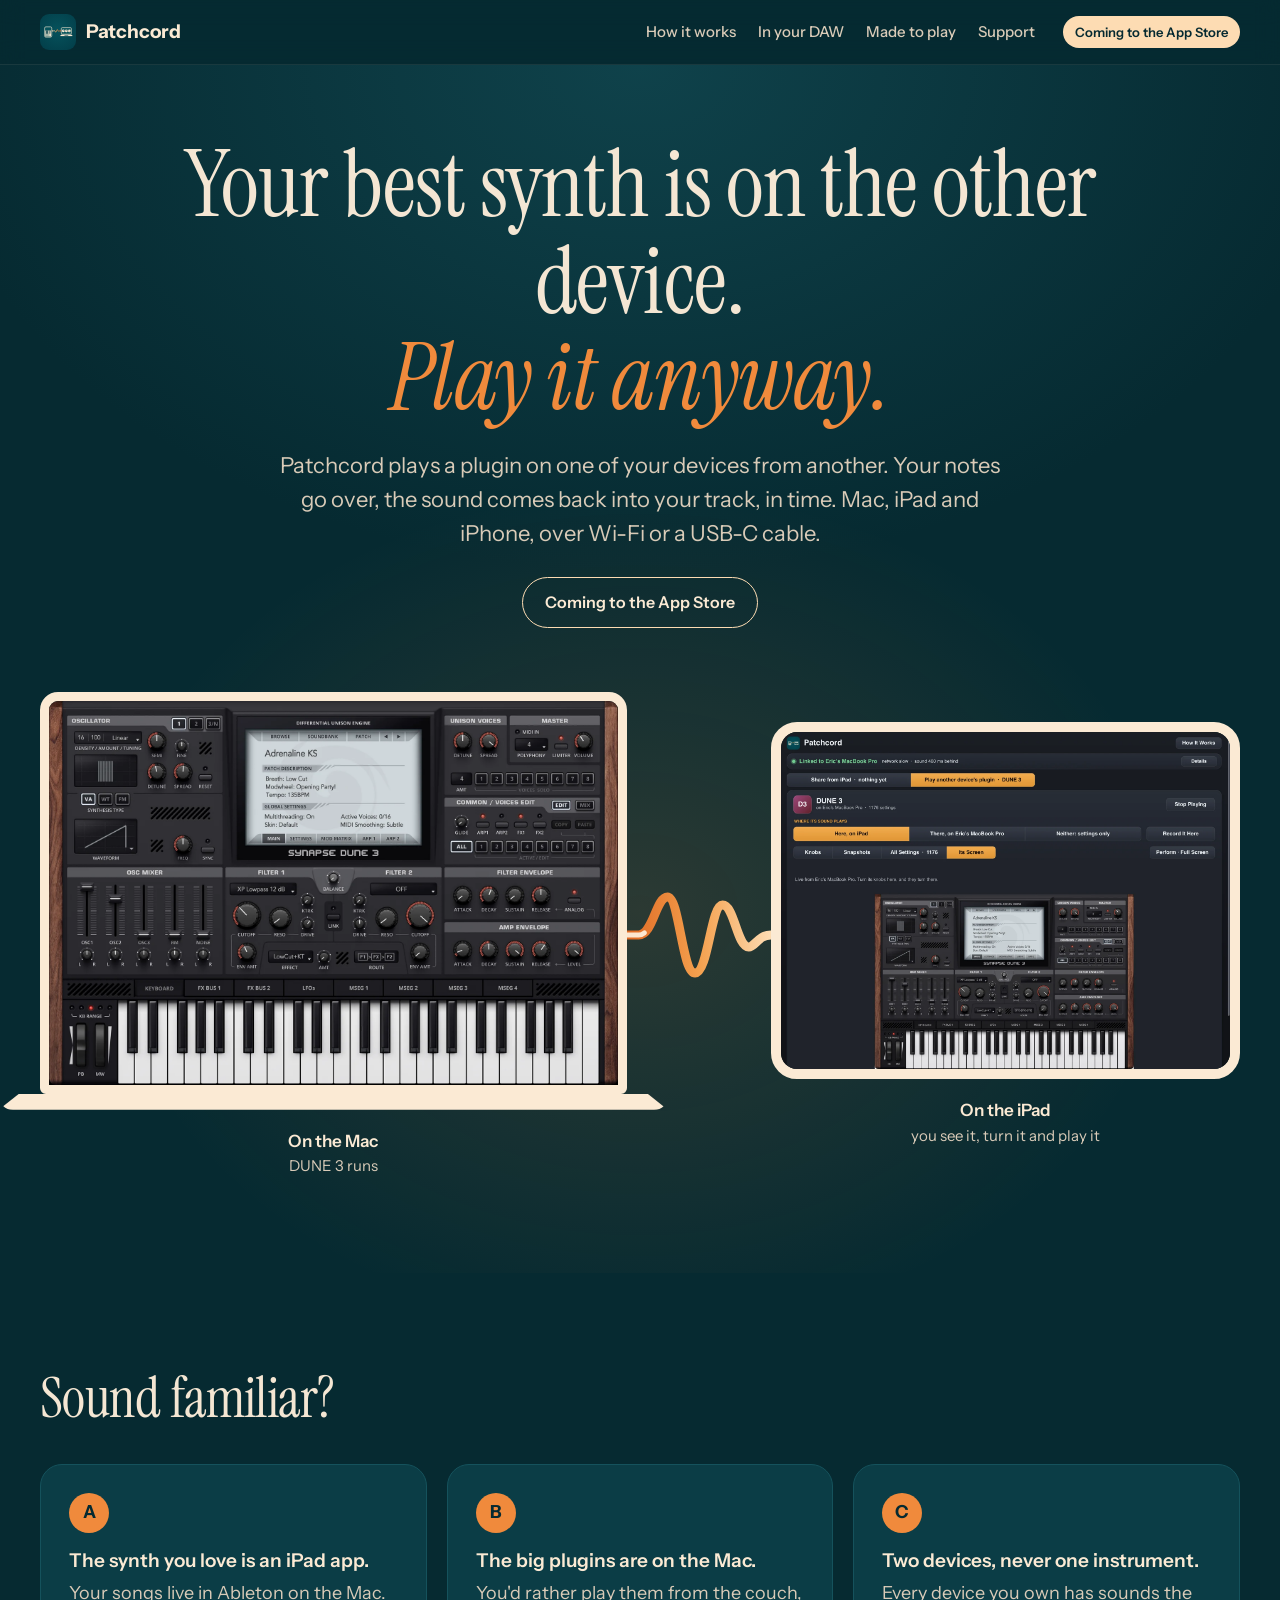
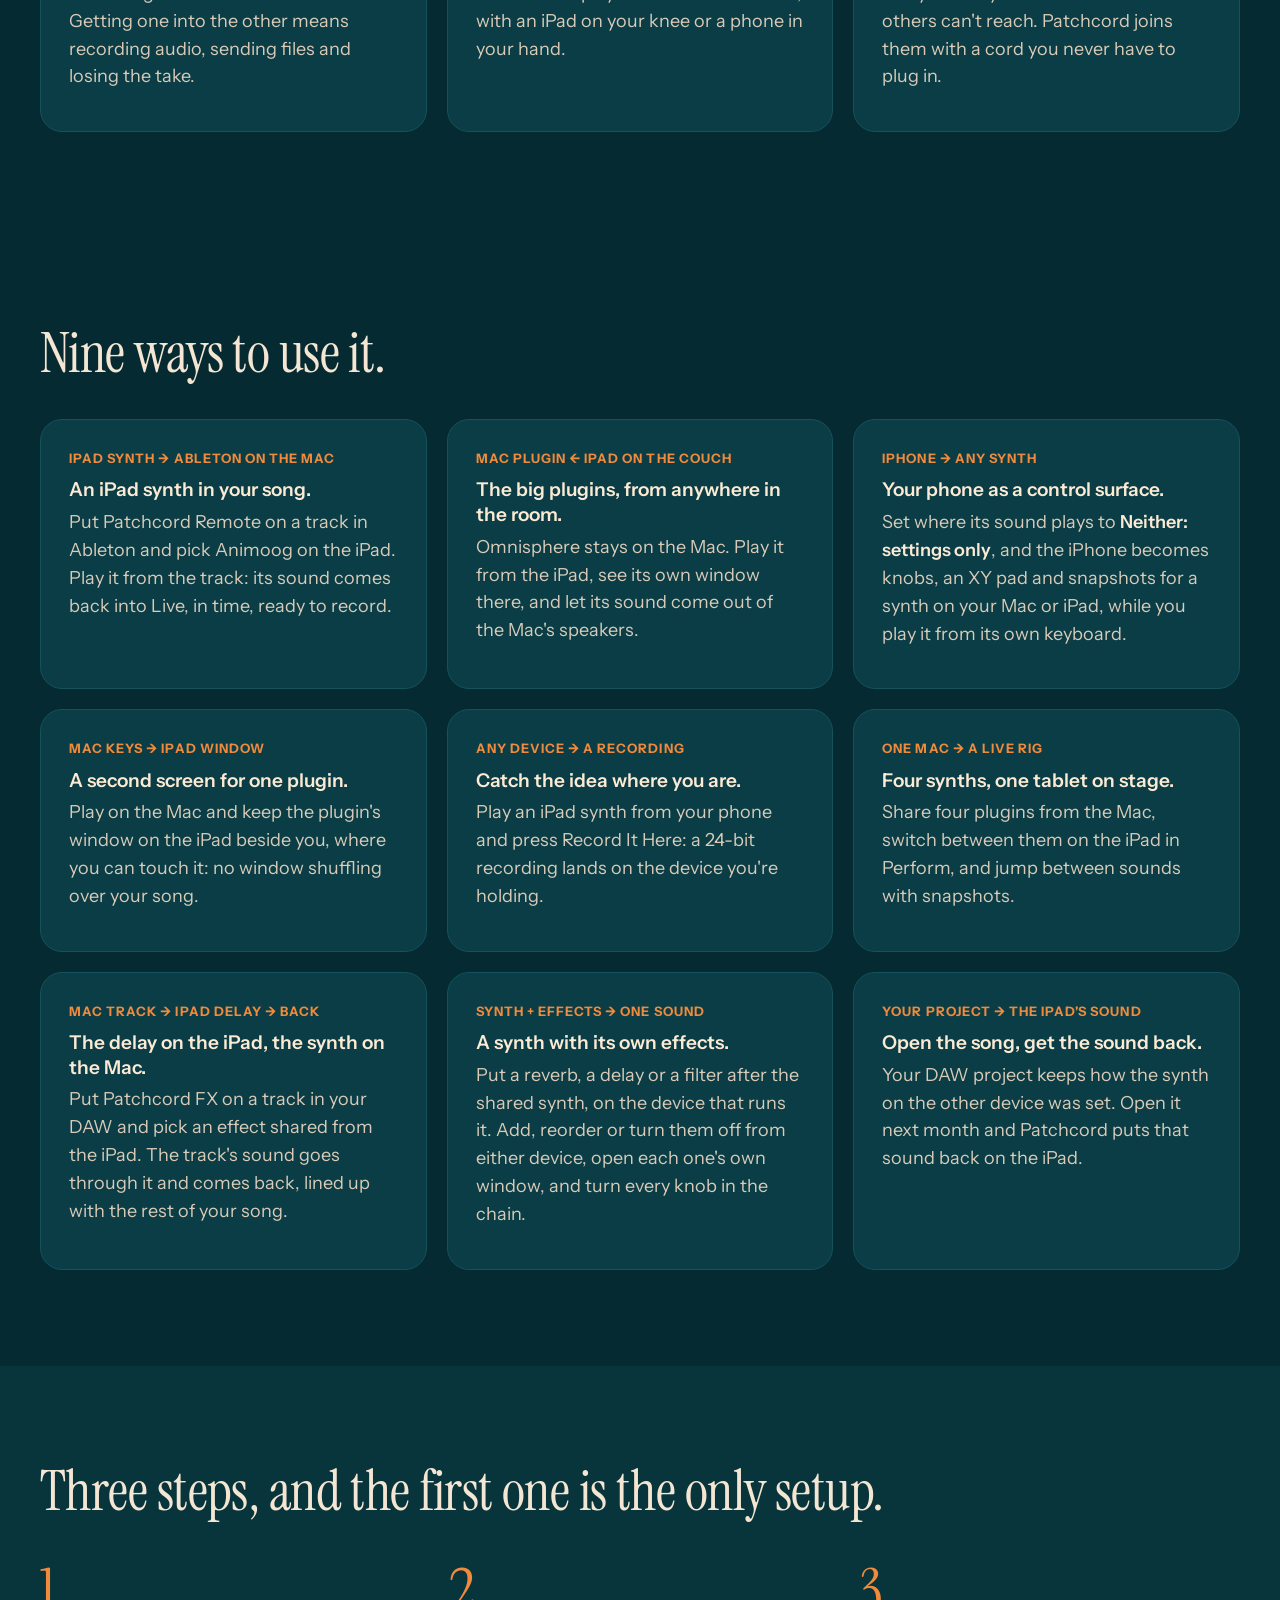
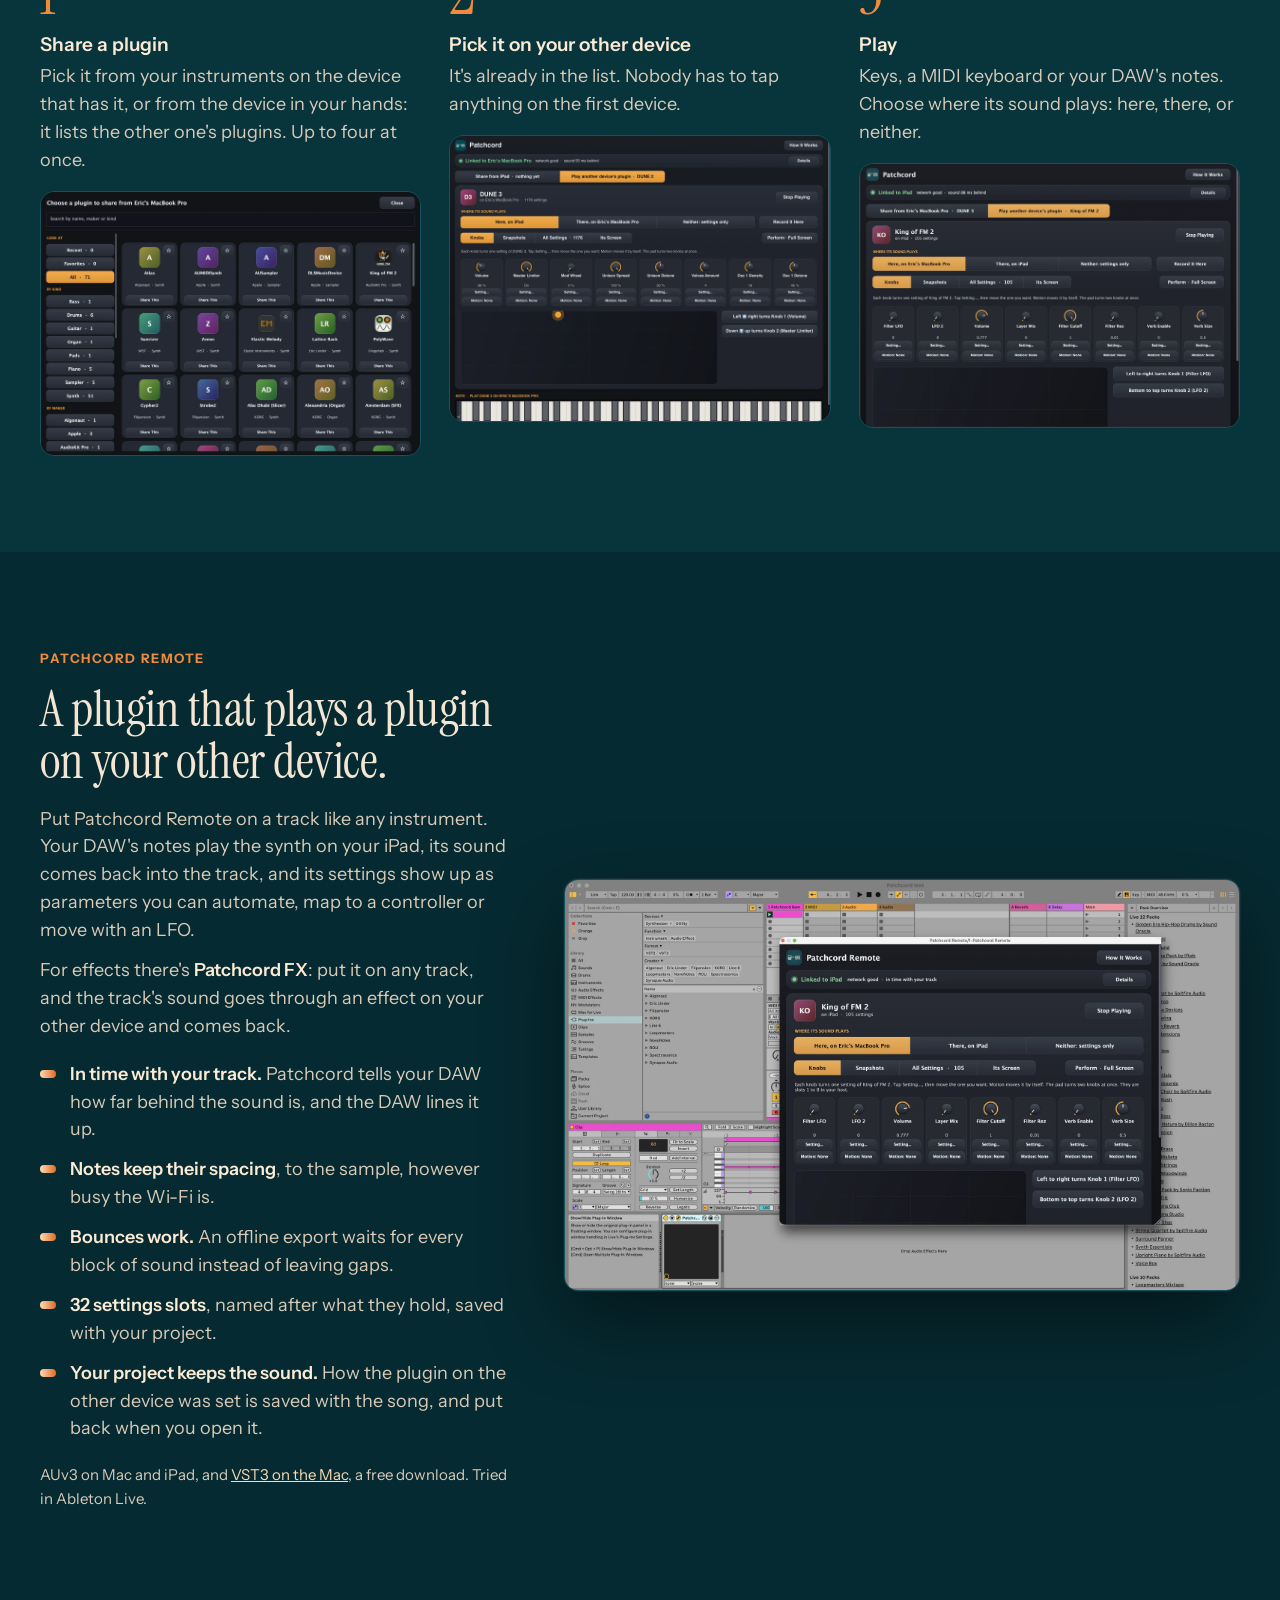
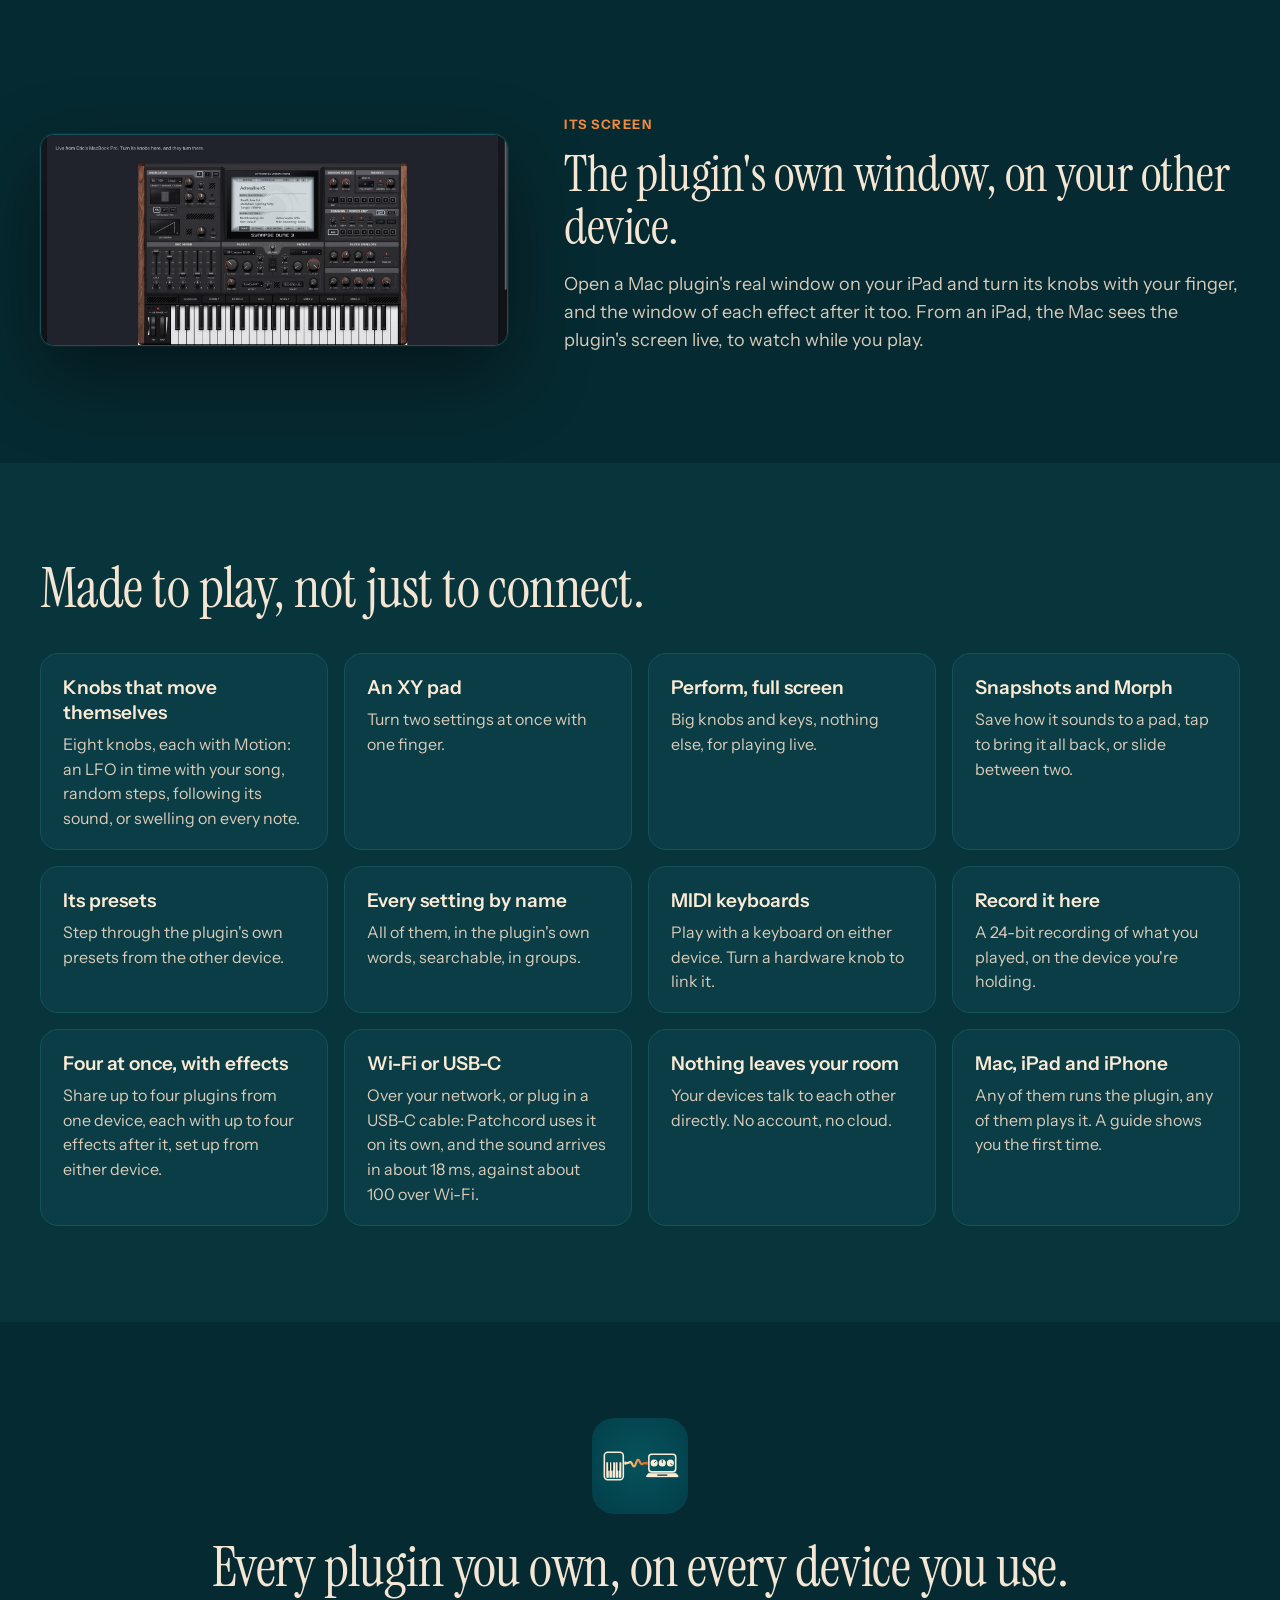
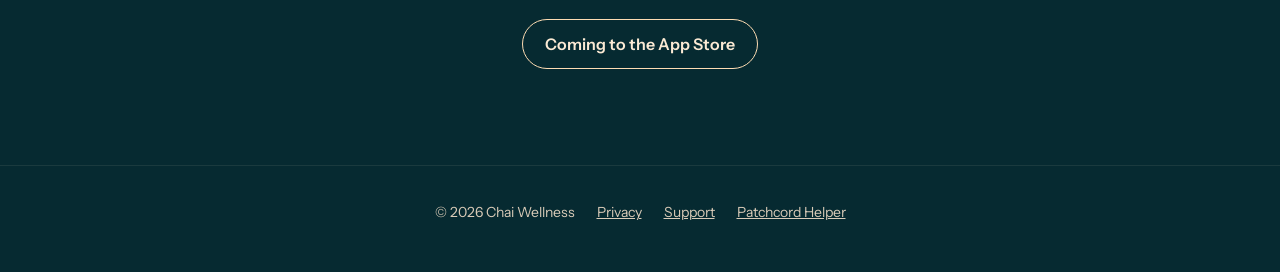
==== commit ac076df6: "Choose a plugin from either device" ====
--- a/index.html
+++ b/index.html
@@ -146,7 +146,7 @@
     <li>
       <span class="n">1</span>
       <h3>Share a plugin</h3>
-      <p>On the device that has it, pick it from your instruments. Up to four at once.</p>
+      <p>Pick it from your instruments on the device that has it, or from the device in your hands: it lists the other one's plugins. Up to four at once.</p>
       <button class="shot" data-full="img/browser.webp"><img src="img/browser.webp" alt="Choosing a plugin to share" loading="lazy"></button>
     </li>
     <li>
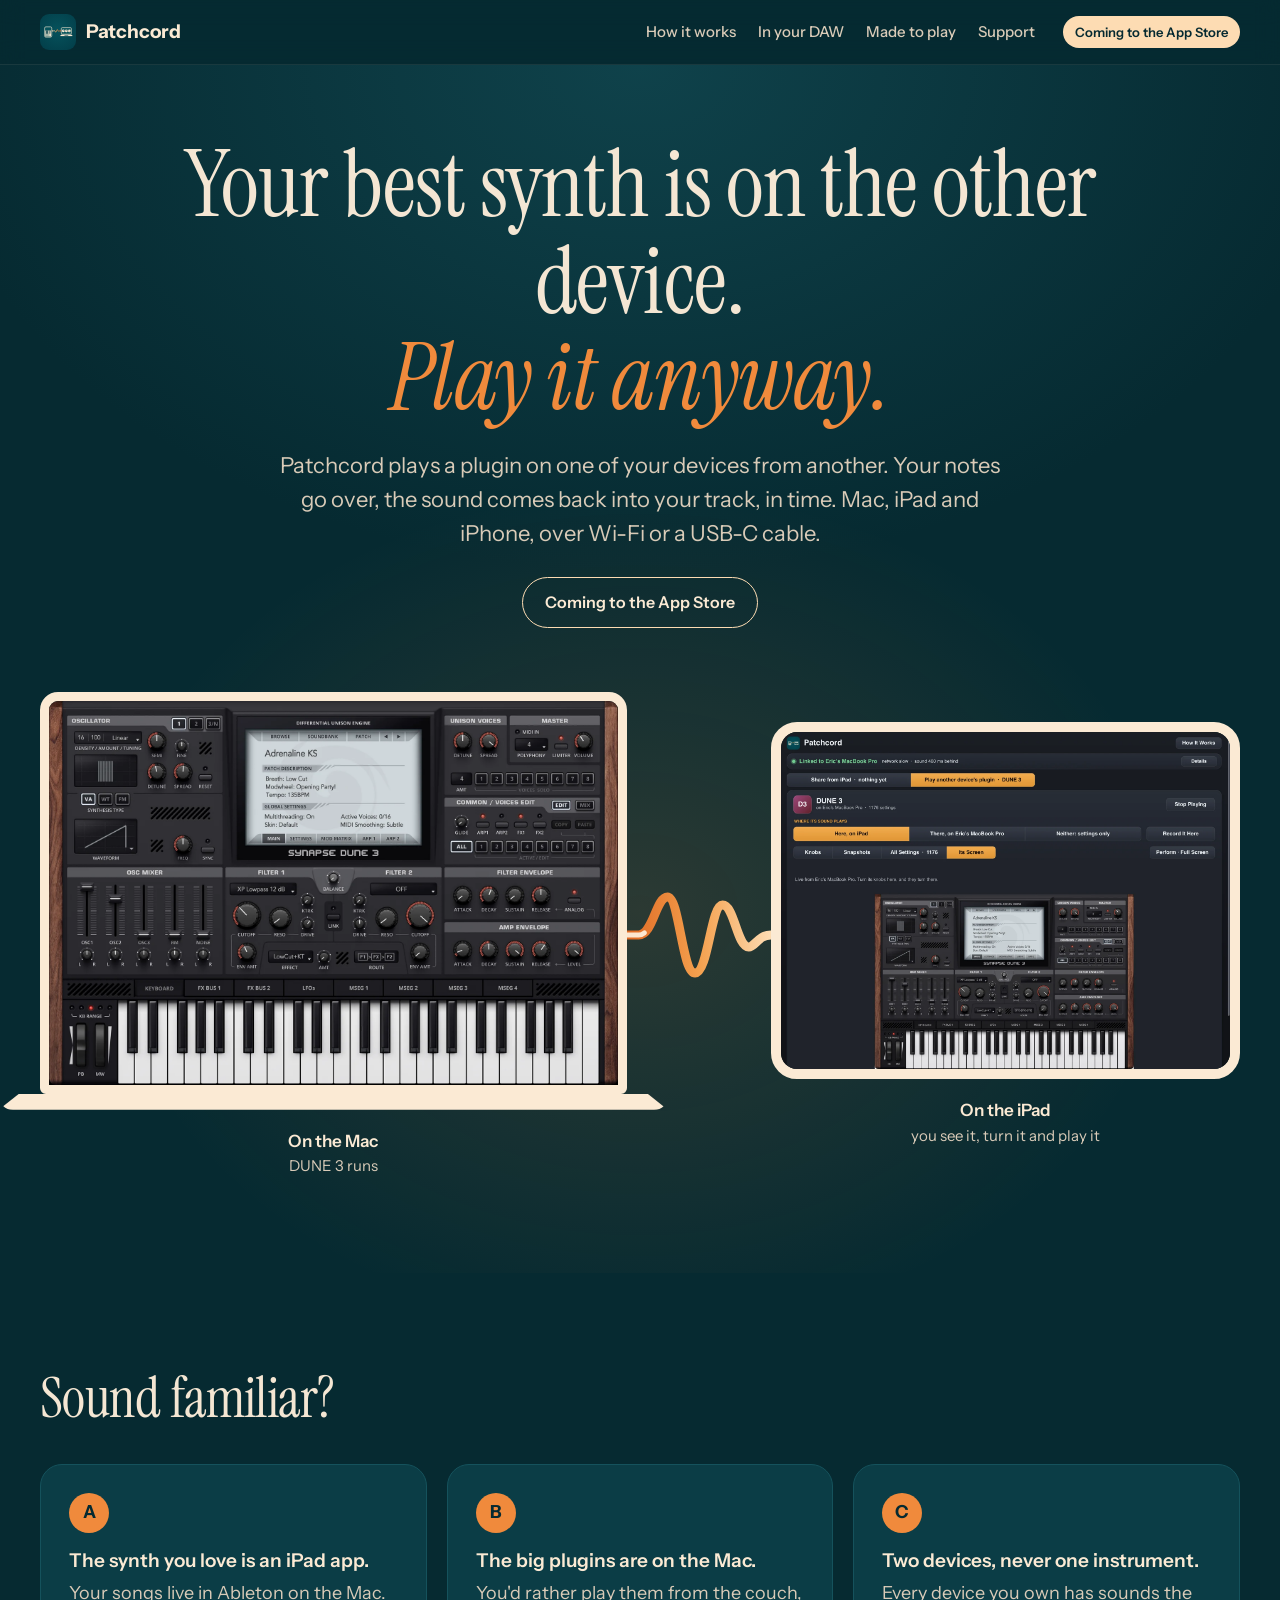
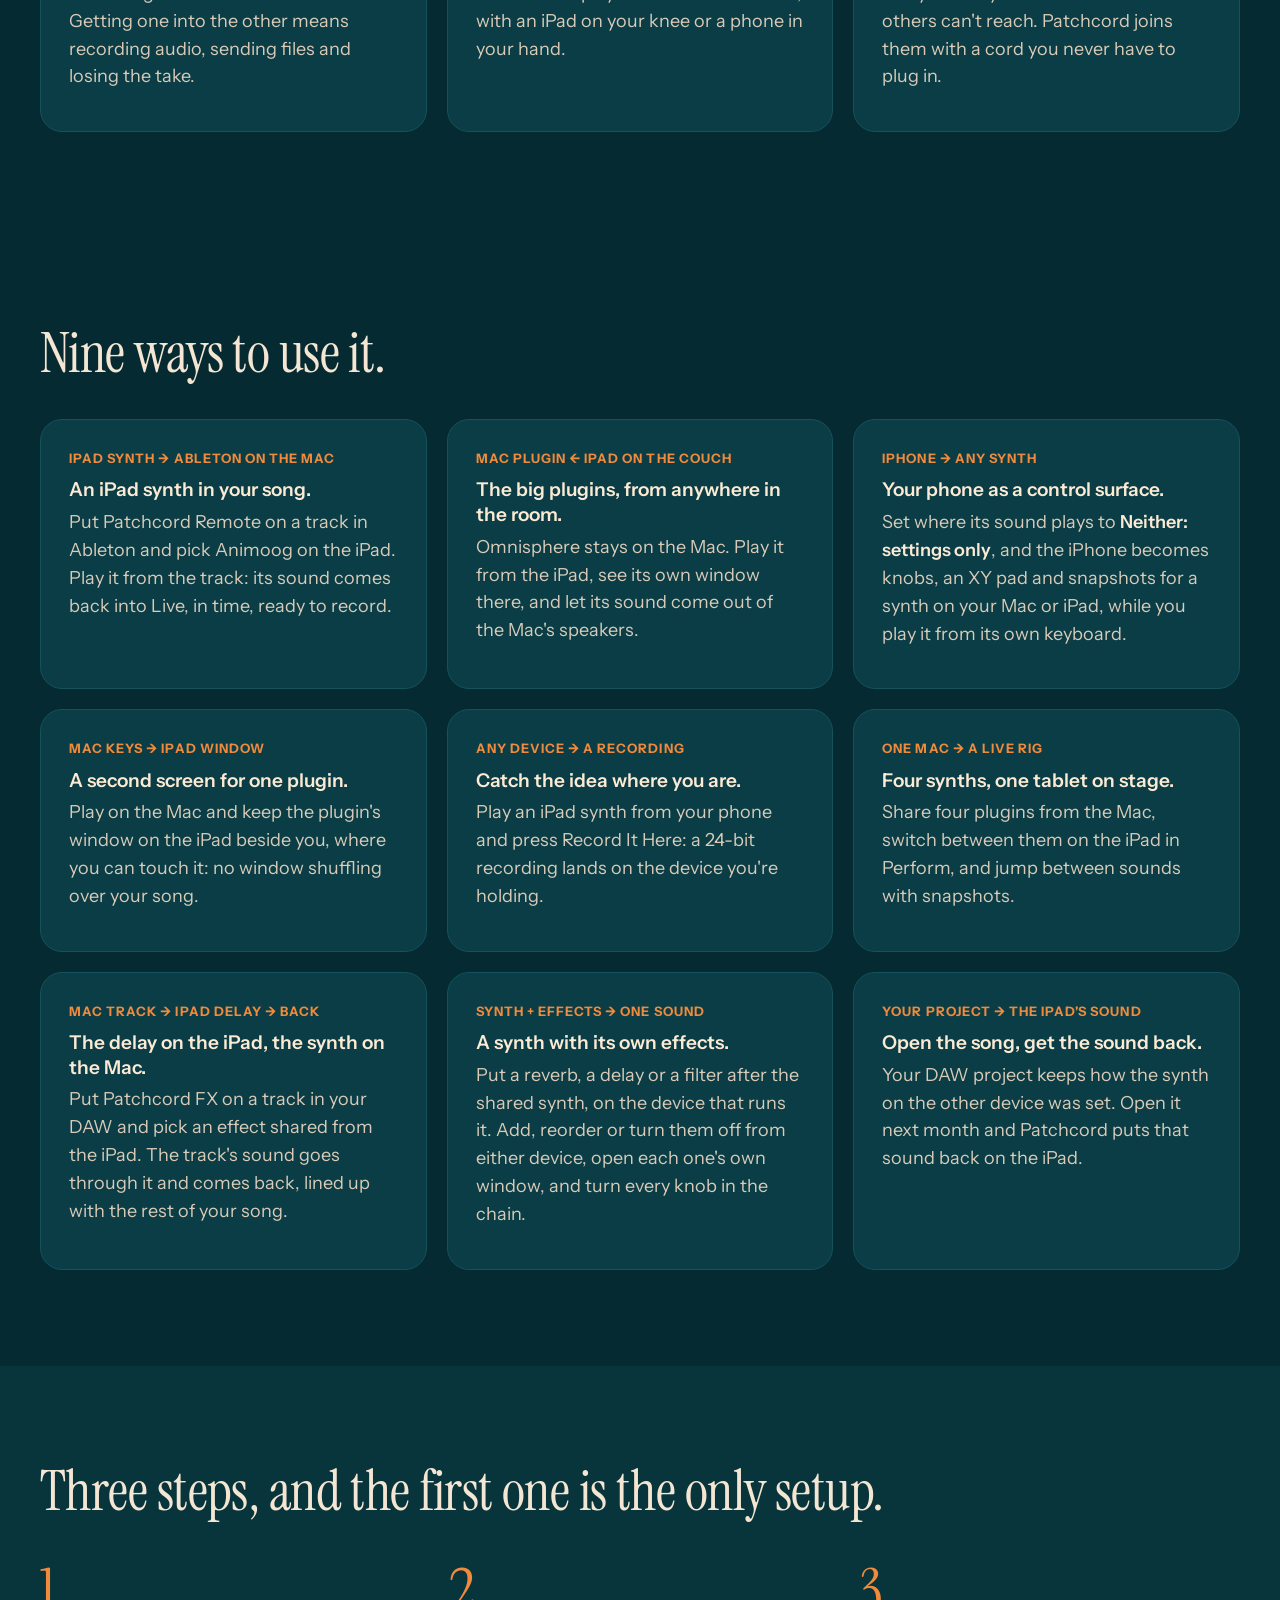
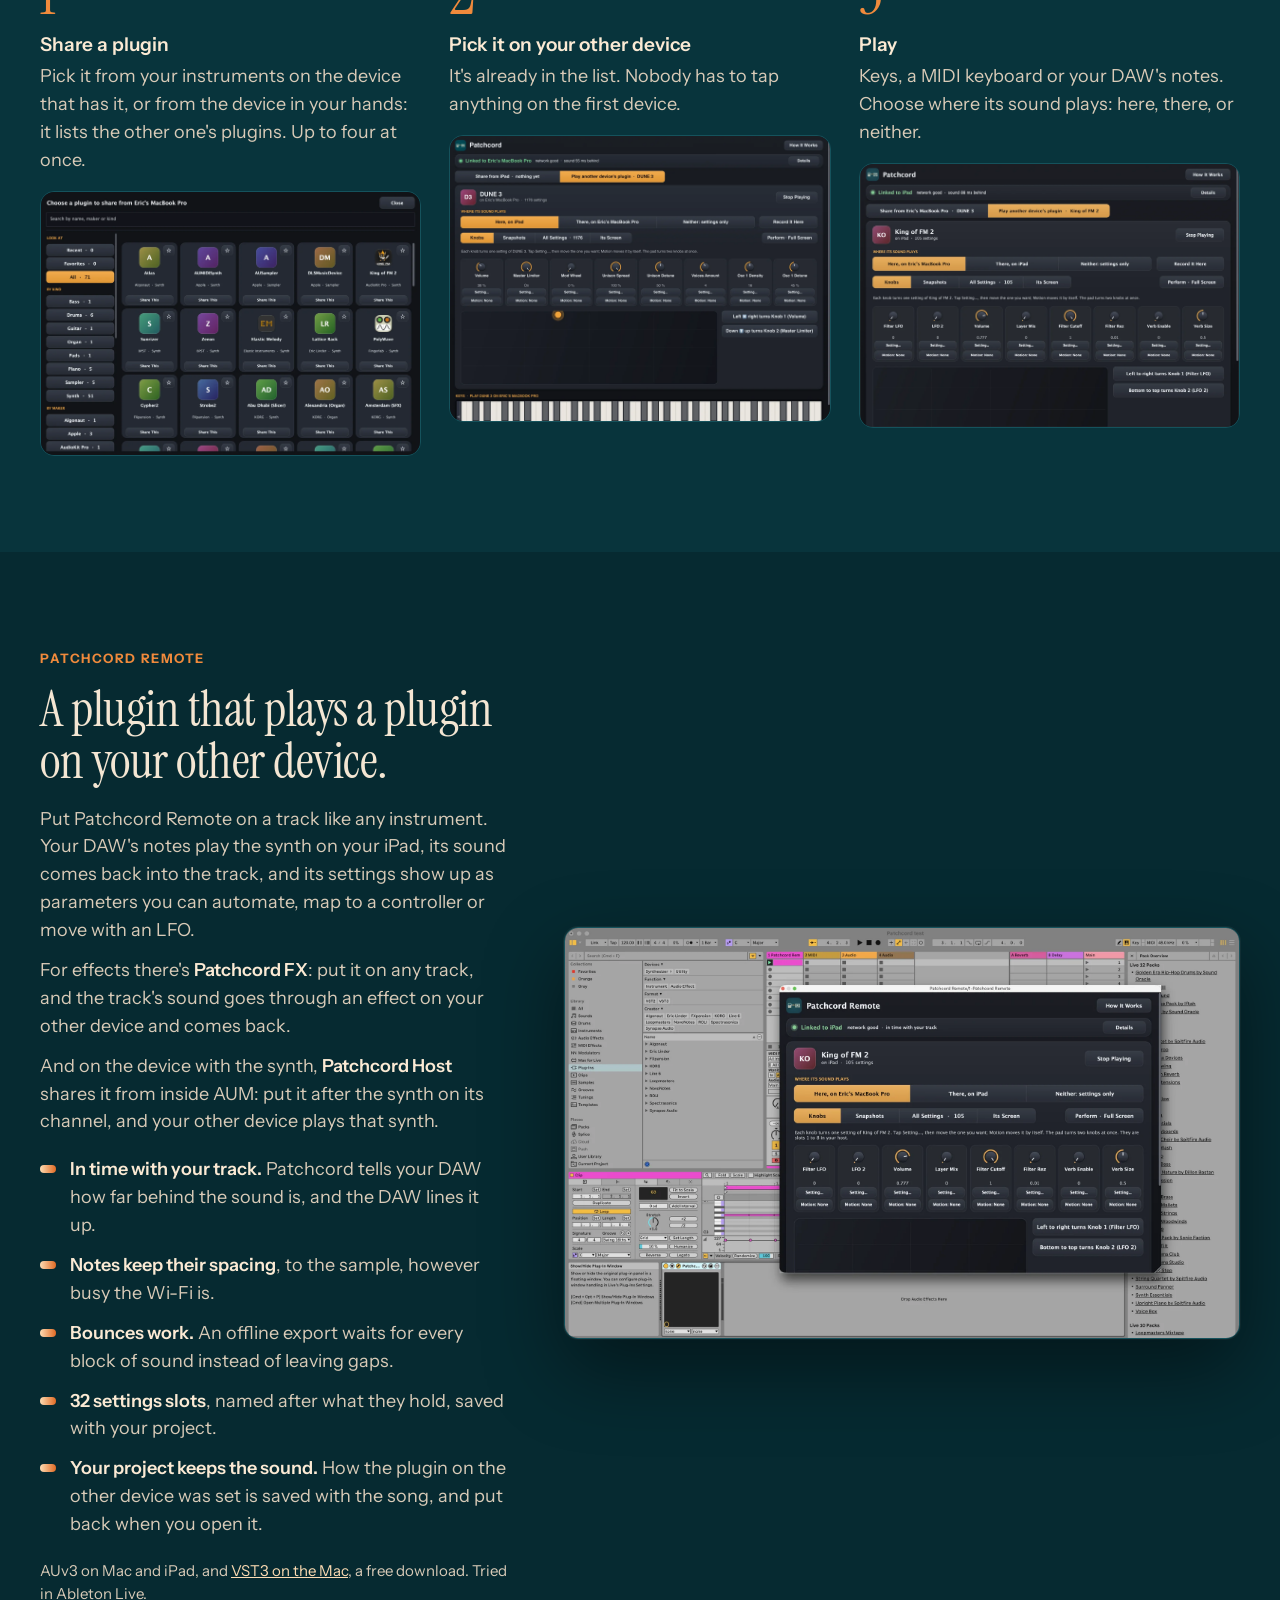
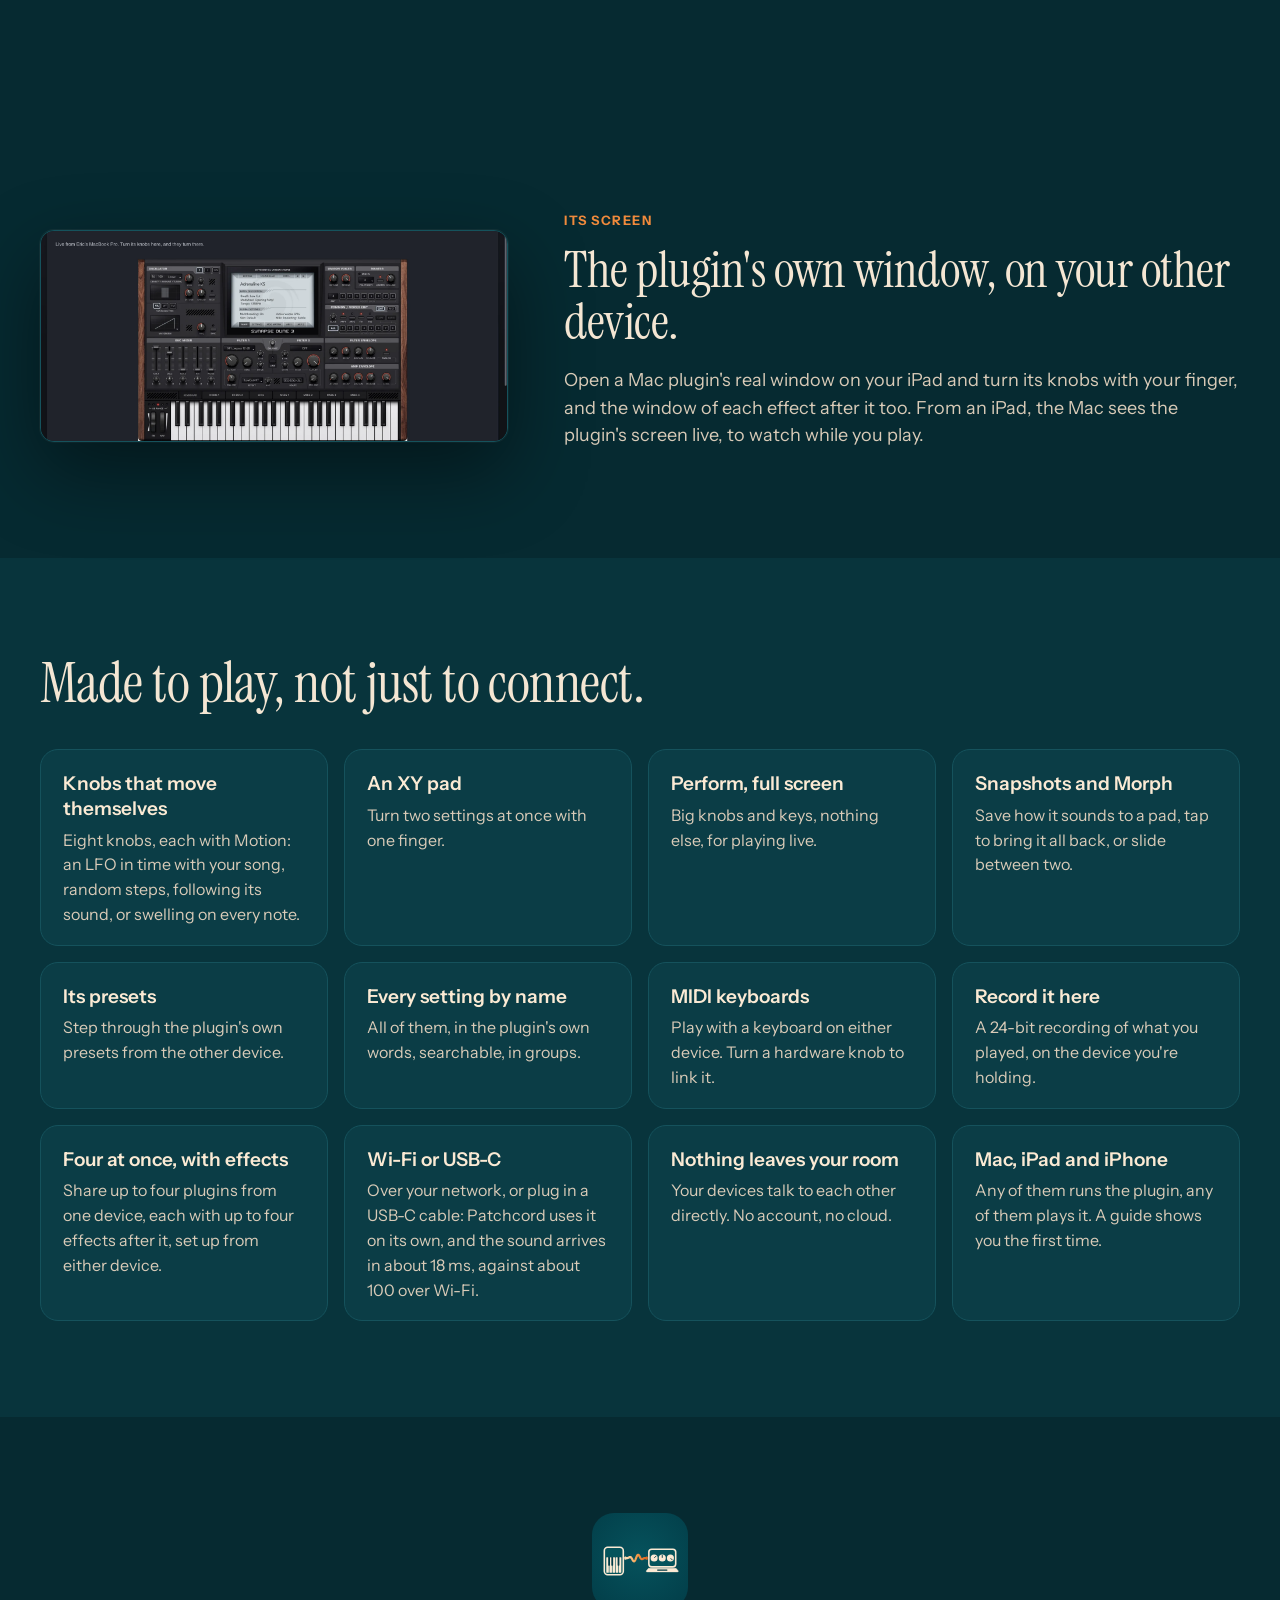
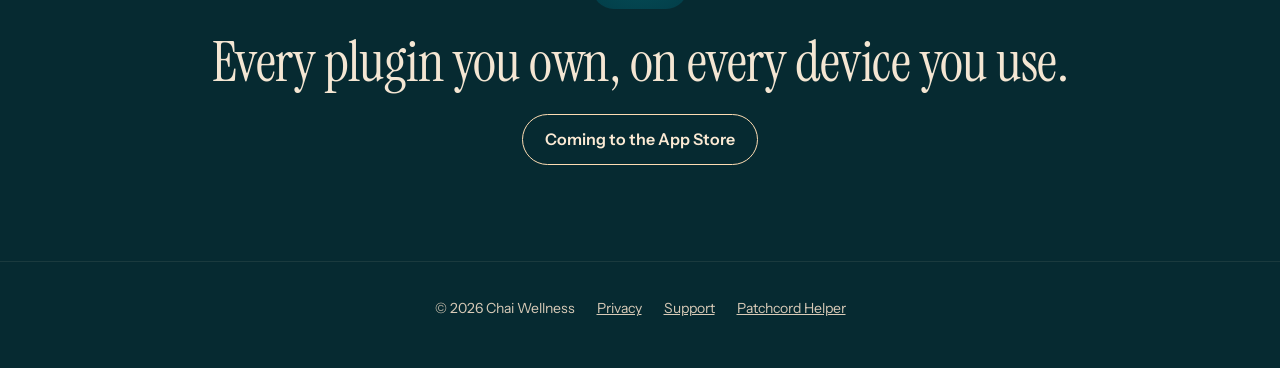
==== commit 522c0227: "Patchcord Host: share a synth from inside AUM" ====
--- a/index.html
+++ b/index.html
@@ -171,6 +171,7 @@
     <h2>A plugin that plays a plugin on your other device.</h2>
     <p>Put Patchcord Remote on a track like any instrument. Your DAW's notes play the synth on your iPad, its sound comes back into the track, and its settings show up as parameters you can automate, map to a controller or move with an LFO.</p>
     <p>For effects there's <b>Patchcord FX</b>: put it on any track, and the track's sound goes through an effect on your other device and comes back.</p>
+    <p>And on the device with the synth, <b>Patchcord Host</b> shares it from inside AUM: put it after the synth on its channel, and your other device plays that synth.</p>
     <ul class="ticks">
       <li><b>In time with your track.</b> Patchcord tells your DAW how far behind the sound is, and the DAW lines it up.</li>
       <li><b>Notes keep their spacing</b>, to the sample, however busy the Wi-Fi is.</li>
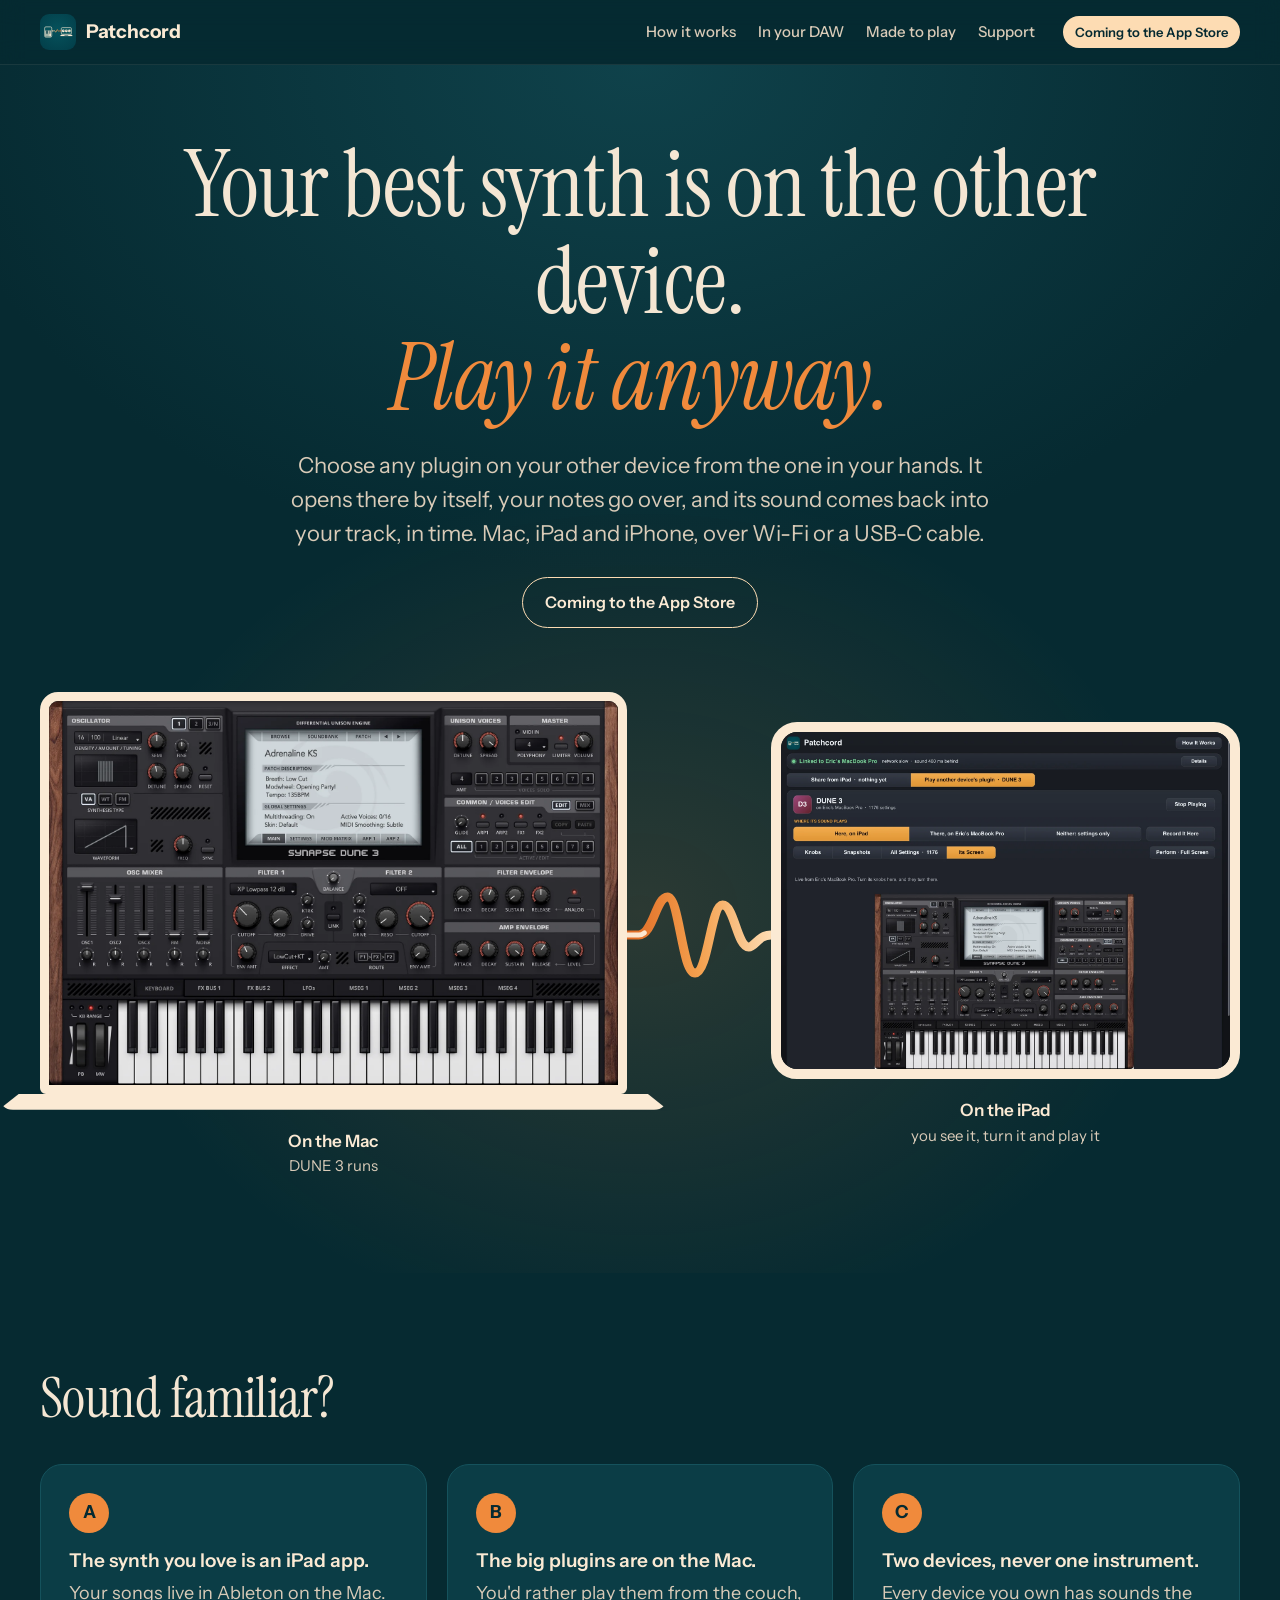
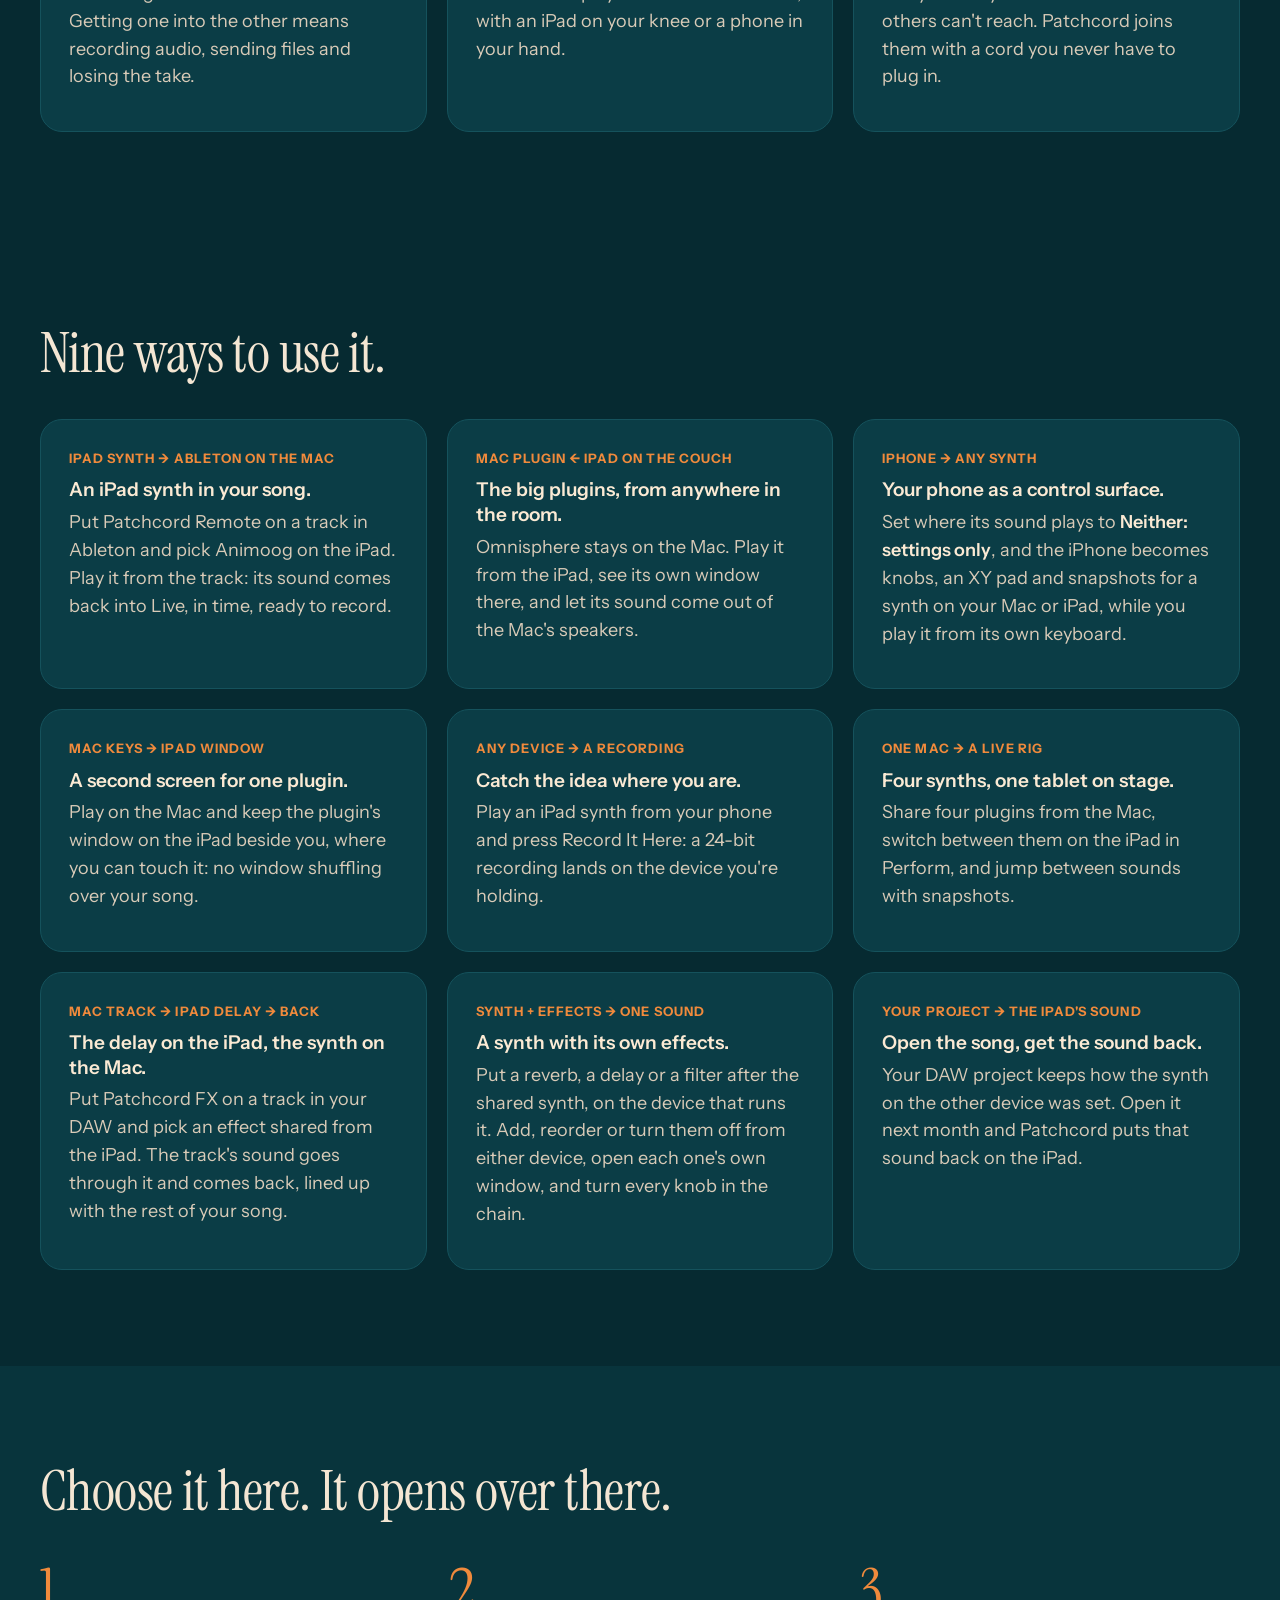
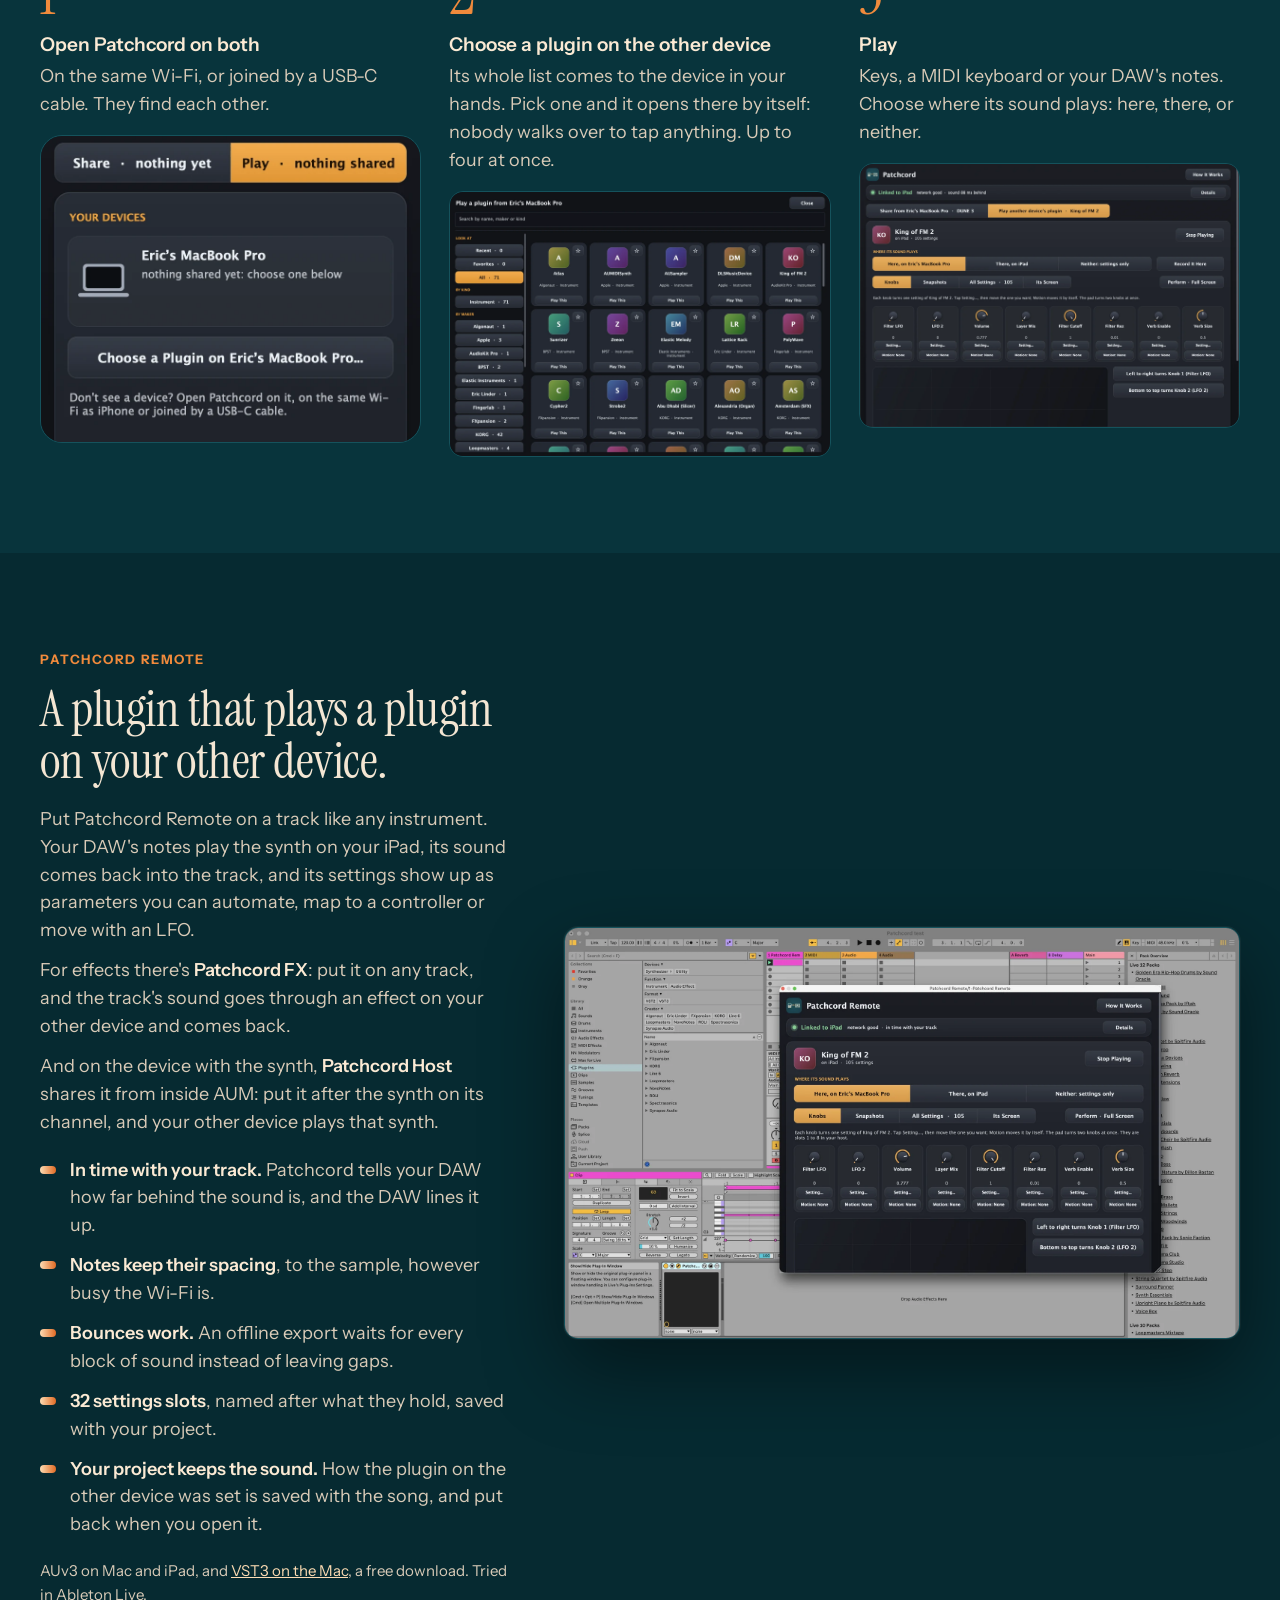
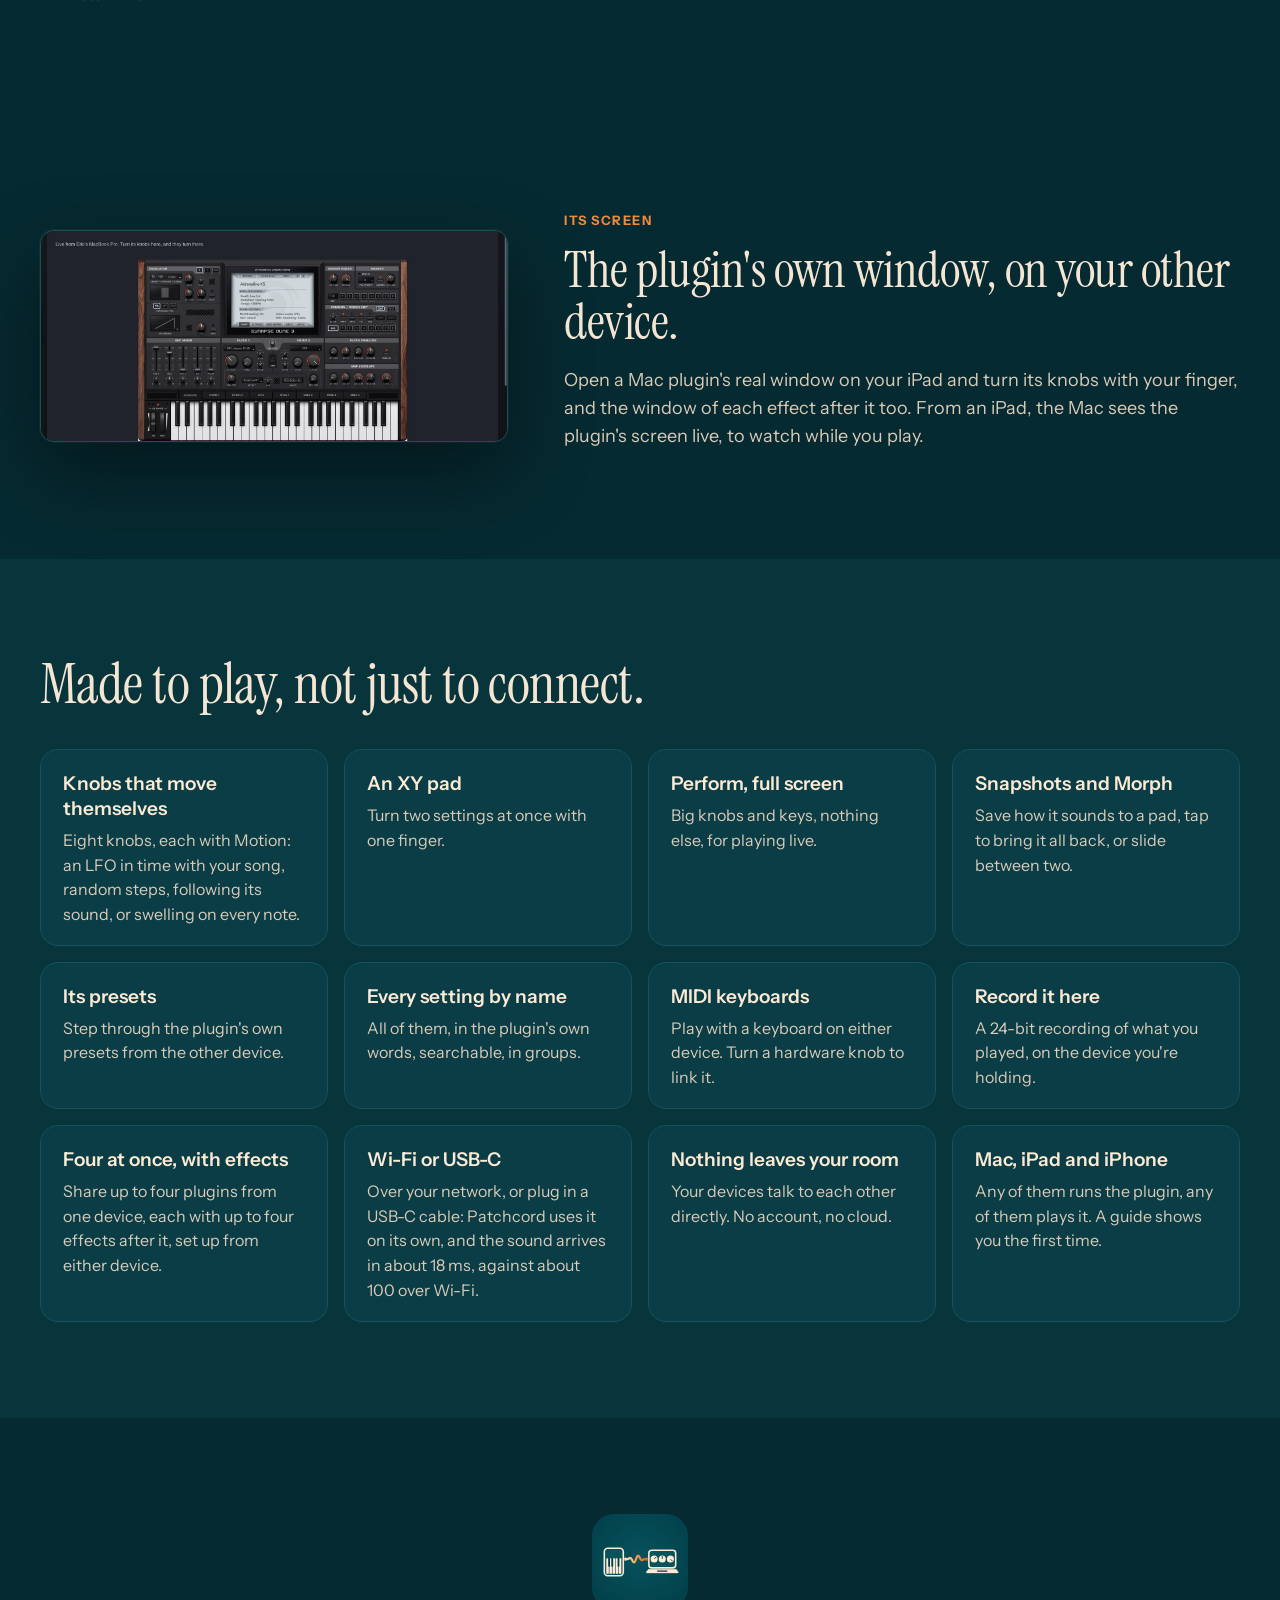
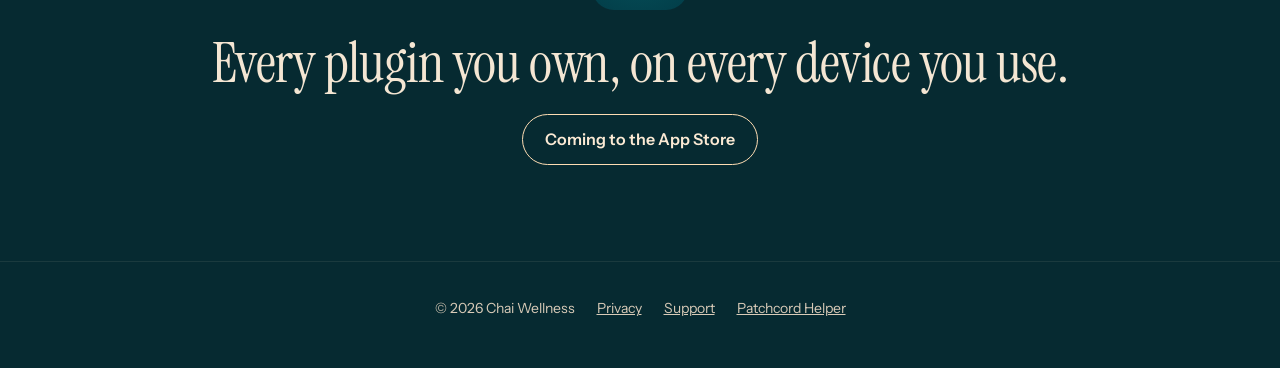
==== commit cdcb2937: "Choose a plugin from either device: hero, How it works, pictures" ====
--- a/index.html
+++ b/index.html
@@ -41,7 +41,7 @@
 <!-- 1. The claim: name the problem, then the answer -->
 <section class="hero">
   <h1>Your best synth is on the other device.<br><em>Play it anyway.</em></h1>
-  <p class="lede">Patchcord plays a plugin on one of your devices from another. Your notes go over, the sound comes back into your track, in time. Mac, iPad and iPhone, over Wi-Fi or a USB-C cable.</p>
+  <p class="lede">Choose any plugin on your other device from the one in your hands. It opens there by itself, your notes go over, and its sound comes back into your track, in time. Mac, iPad and iPhone, over Wi-Fi or a USB-C cable.</p>
   <div class="cta">
     <a class="store-badge" data-store-live hidden href="#" aria-label="Download Patchcord on the App Store"><img src="img/app-store-badge-white.svg" alt="Download on the App Store" width="132" height="44"></a>
     <span class="pill" data-store-soon>Coming to the App Store</span>
@@ -141,19 +141,19 @@
 
 <!-- 3. How easy the core action is -->
 <section id="how" class="how">
-  <h2>Three steps, and the first one is the only setup.</h2>
+  <h2>Choose it here. It opens over there.</h2>
   <ol class="steps">
     <li>
       <span class="n">1</span>
-      <h3>Share a plugin</h3>
-      <p>Pick it from your instruments on the device that has it, or from the device in your hands: it lists the other one's plugins. Up to four at once.</p>
-      <button class="shot" data-full="img/browser.webp"><img src="img/browser.webp" alt="Choosing a plugin to share" loading="lazy"></button>
+      <h3>Open Patchcord on both</h3>
+      <p>On the same Wi-Fi, or joined by a USB-C cable. They find each other.</p>
+      <button class="shot phone" data-full="img/choose-list.webp"><img src="img/choose-list.webp" alt="Patchcord on an iPhone, finding the Mac, with Choose a Plugin on Eric's MacBook Pro" loading="lazy"></button>
     </li>
     <li>
       <span class="n">2</span>
-      <h3>Pick it on your other device</h3>
-      <p>It's already in the list. Nobody has to tap anything on the first device.</p>
-      <button class="shot" data-full="img/ipad-knobs.webp"><img src="img/ipad-knobs.webp" alt="DUNE 3 from the Mac, chosen on the iPad, its settings on eight knobs" loading="lazy"></button>
+      <h3>Choose a plugin on the other device</h3>
+      <p>Its whole list comes to the device in your hands. Pick one and it opens there by itself: nobody walks over to tap anything. Up to four at once.</p>
+      <button class="shot" data-full="img/choose-browser.webp"><img src="img/choose-browser.webp" alt="The Mac's plugins, listed on the iPad, each with Play This" loading="lazy"></button>
     </li>
     <li>
       <span class="n">3</span>
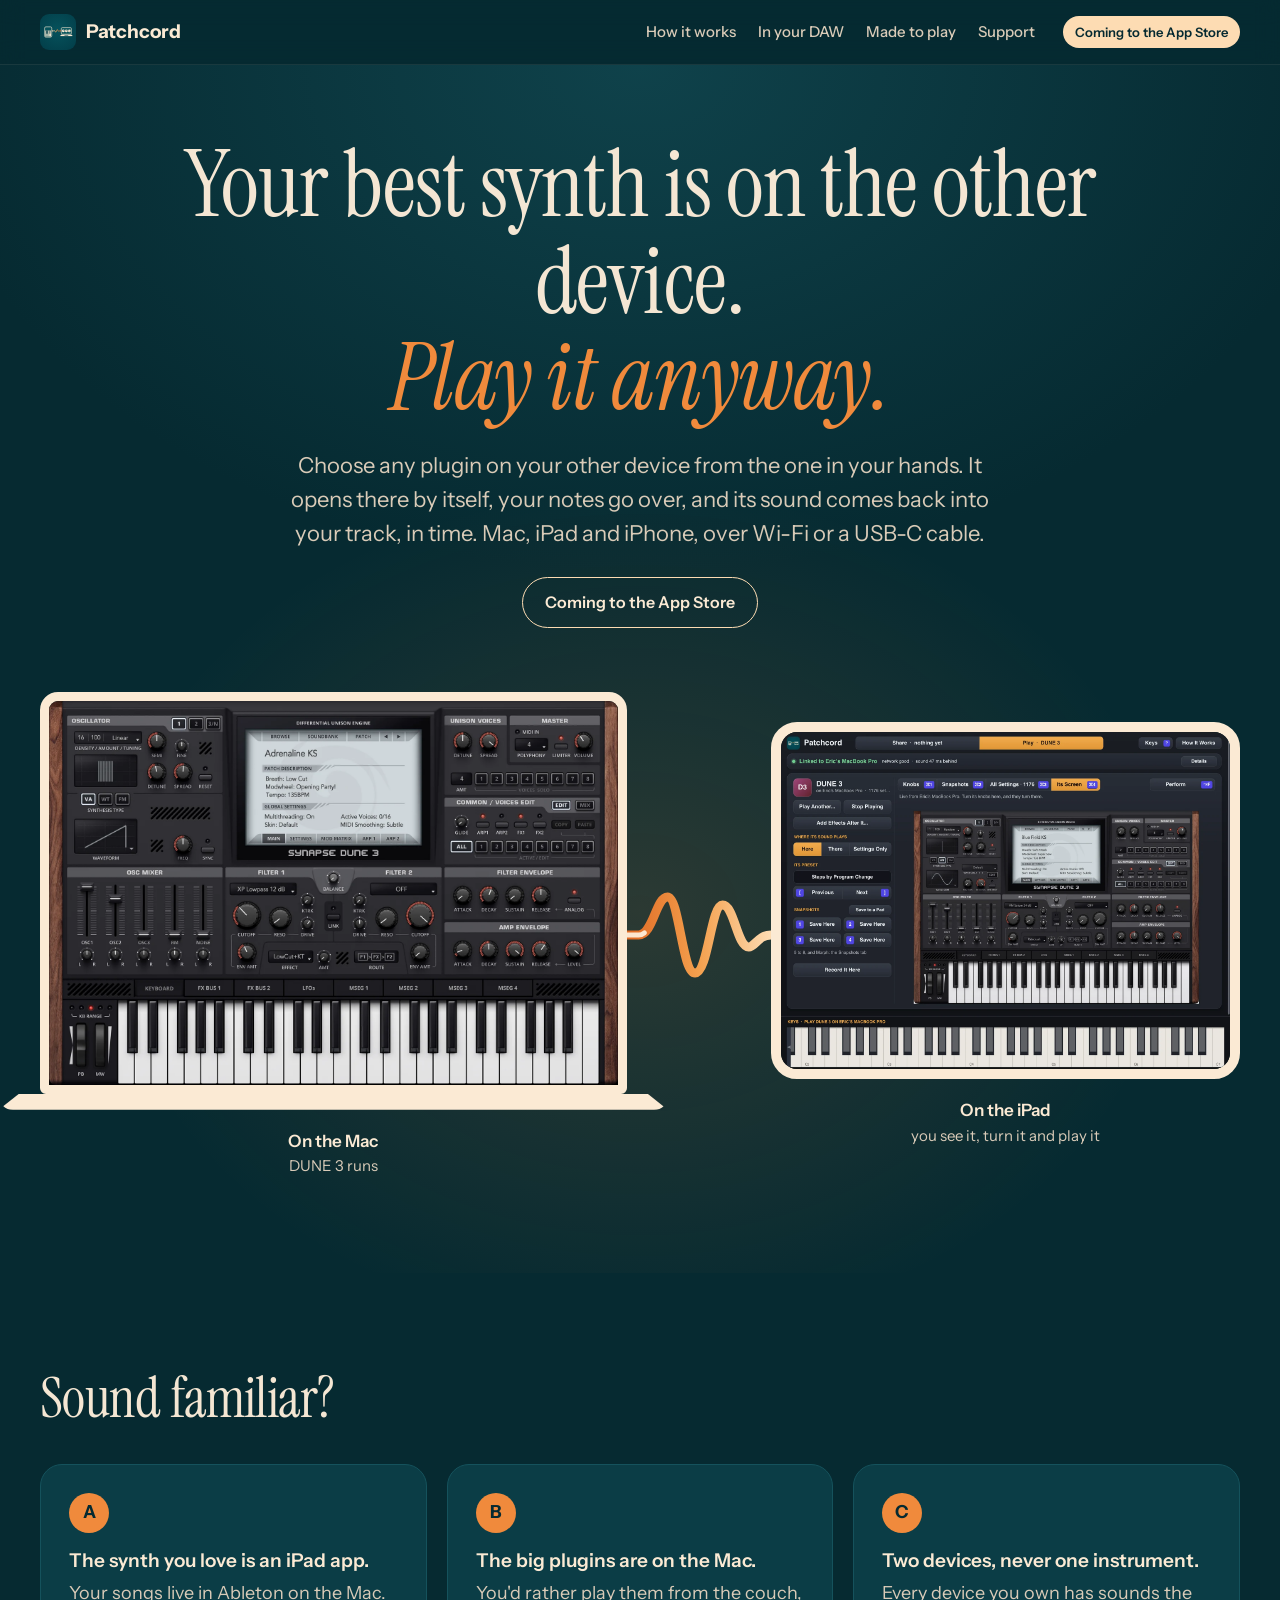
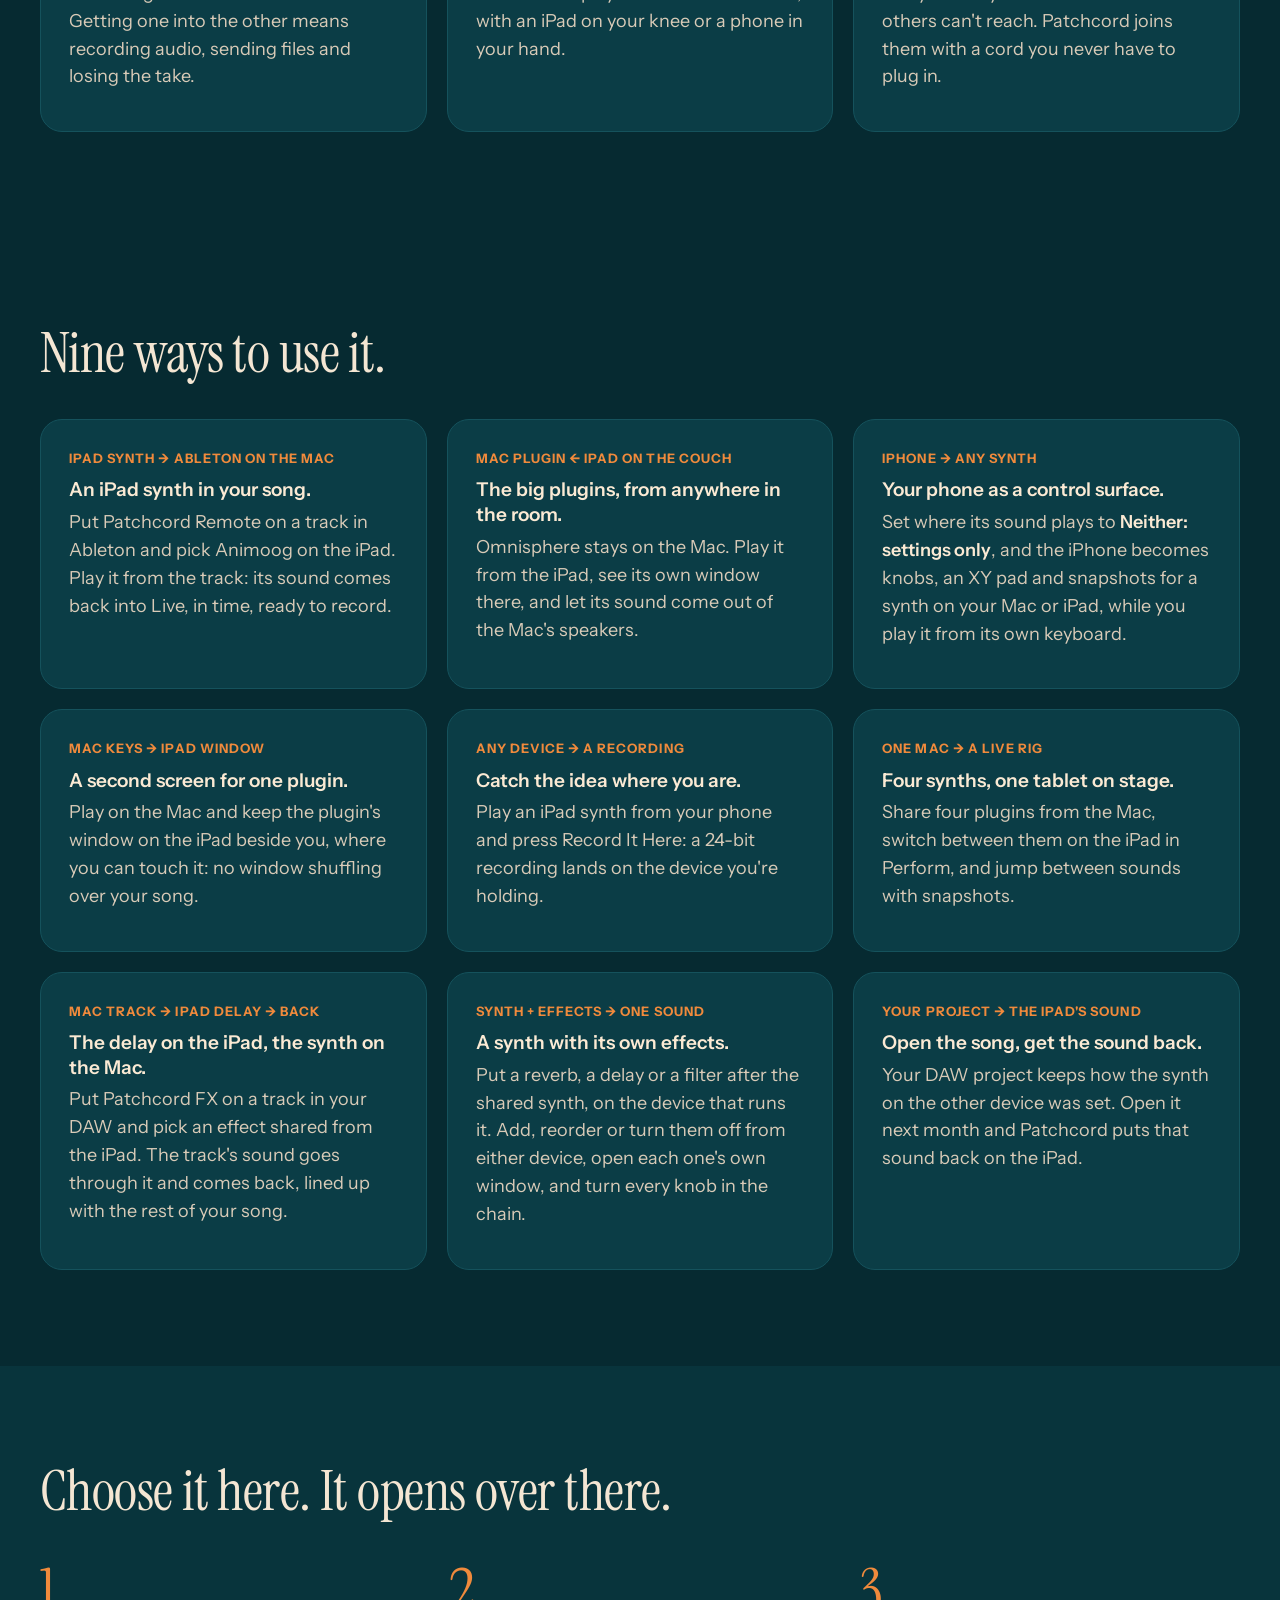
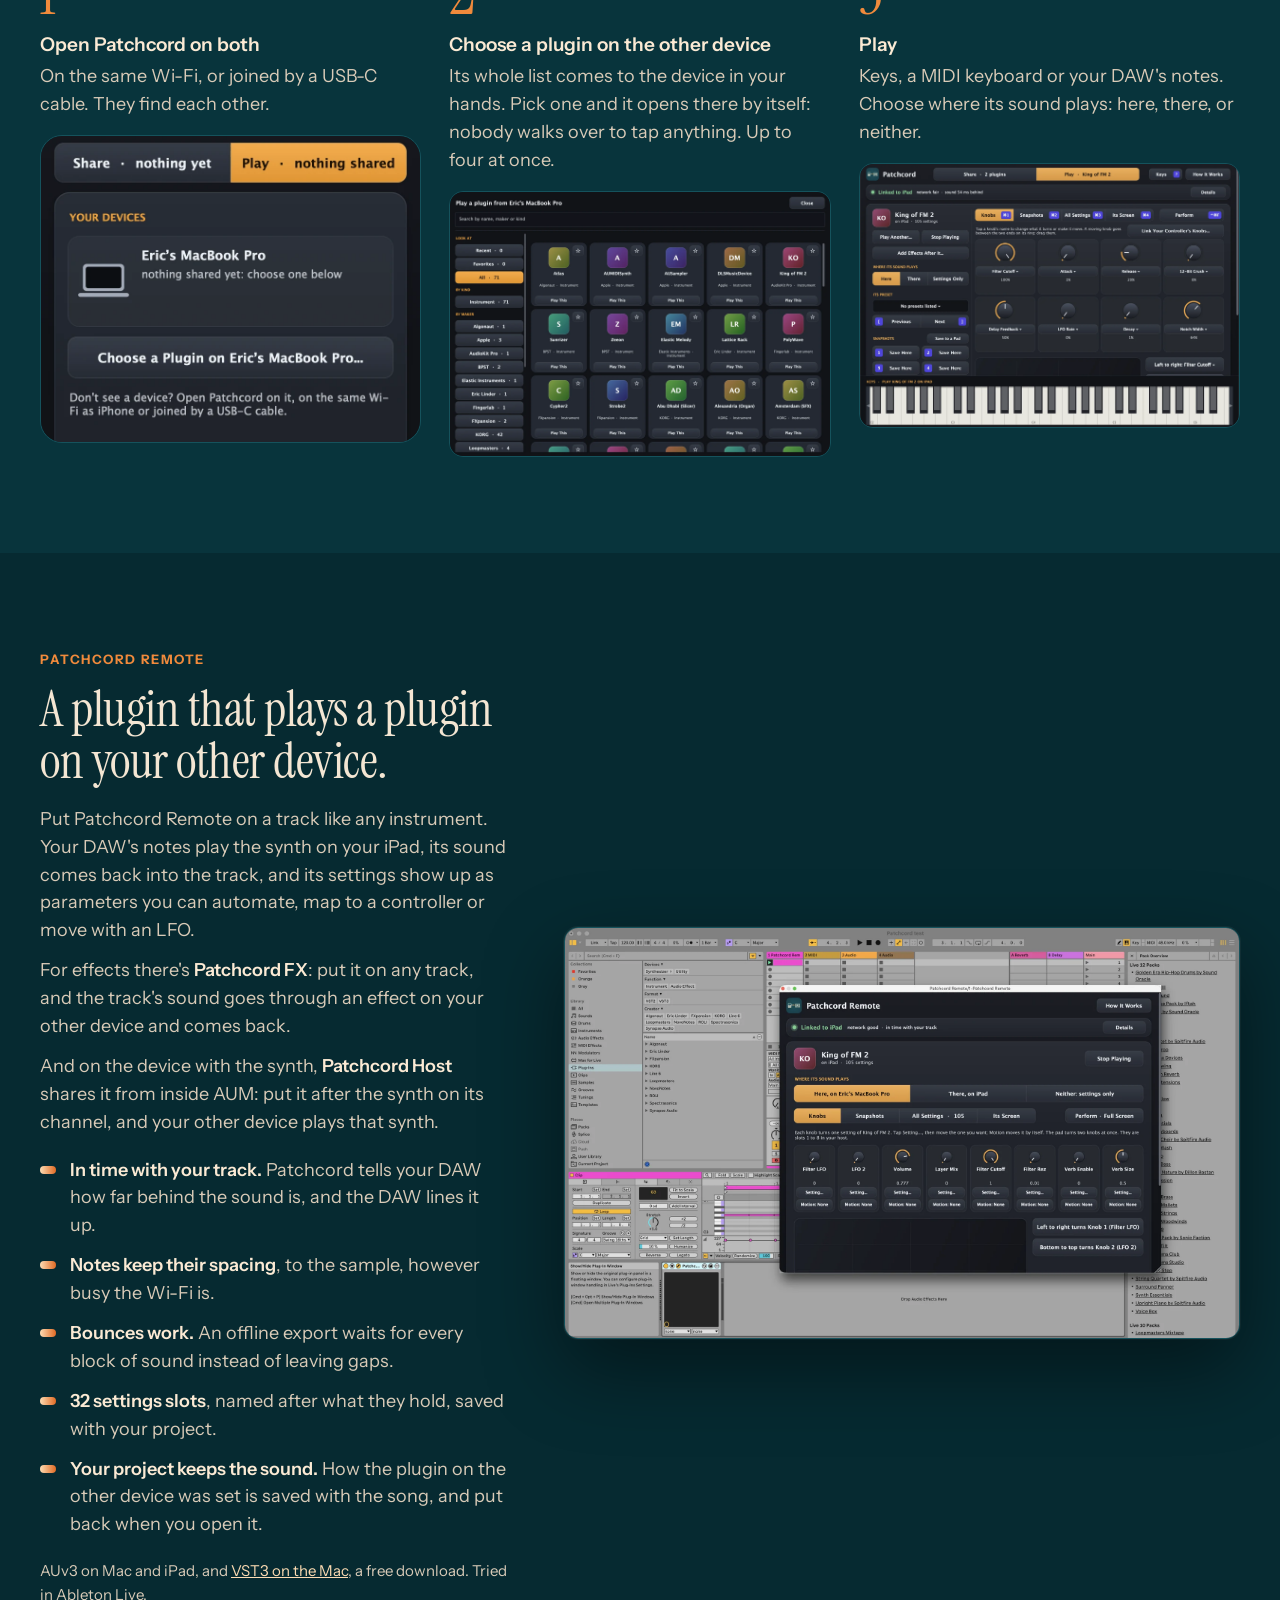
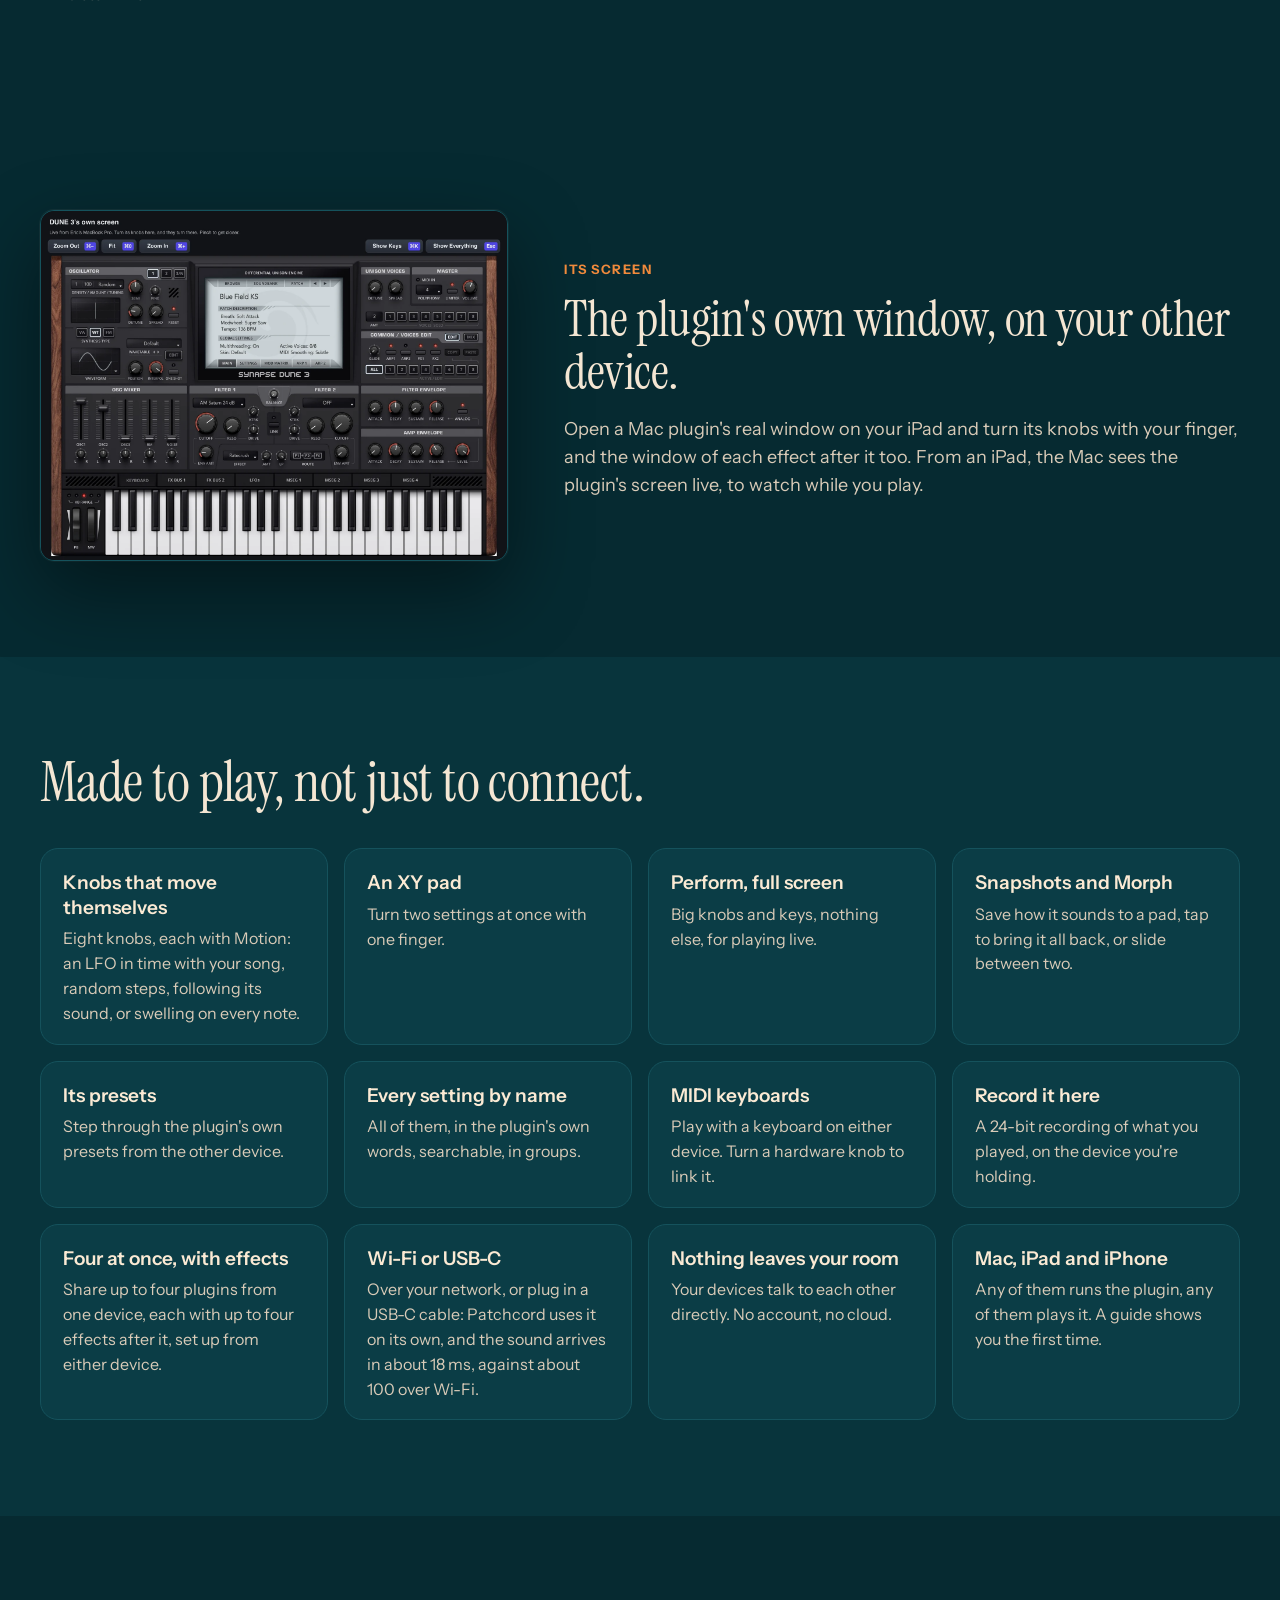
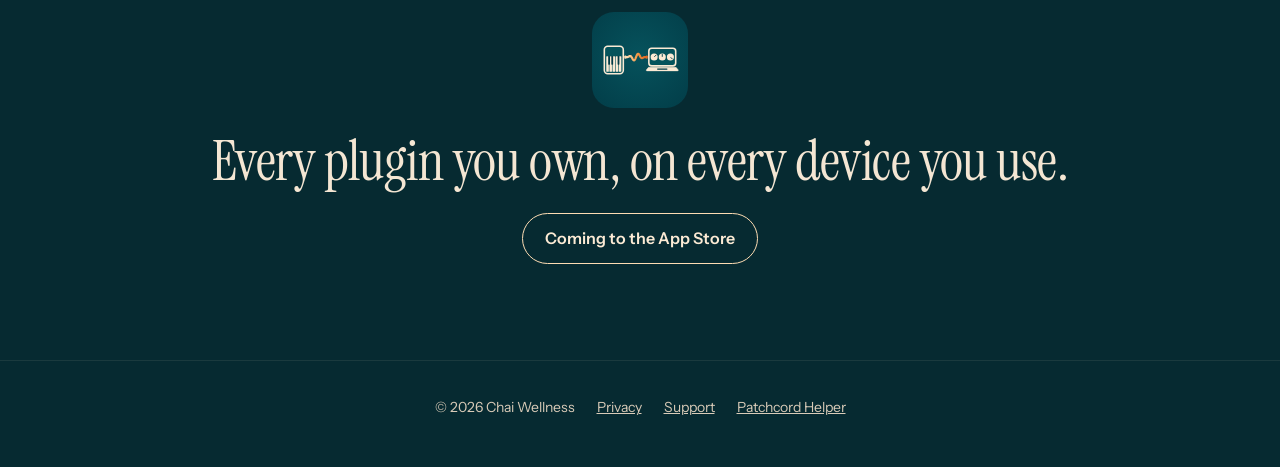
==== commit 99edc08b: "Its Screen: DUNE 3 filling the iPad" ====
--- a/index.html
+++ b/index.html
@@ -192,7 +192,7 @@
     <h2>The plugin's own window, on your other device.</h2>
     <p>Open a Mac plugin's real window on your iPad and turn its knobs with your finger, and the window of each effect after it too. From an iPad, the Mac sees the plugin's screen live, to watch while you play.</p>
   </div>
-  <button class="shot wide" data-full="img/ipad-its-screen.webp"><img src="img/ipad-its-screen-close.webp" alt="DUNE 3's window from the Mac, live on the iPad" loading="lazy"></button>
+  <button class="shot wide" data-full="img/ipad-fill-screen.webp"><img src="img/ipad-fill-screen.webp" alt="DUNE 3's whole window from the Mac, filling the iPad's screen" loading="lazy"></button>
 </section>
 
 <!-- 6. Everything else, as a grid of twelve -->
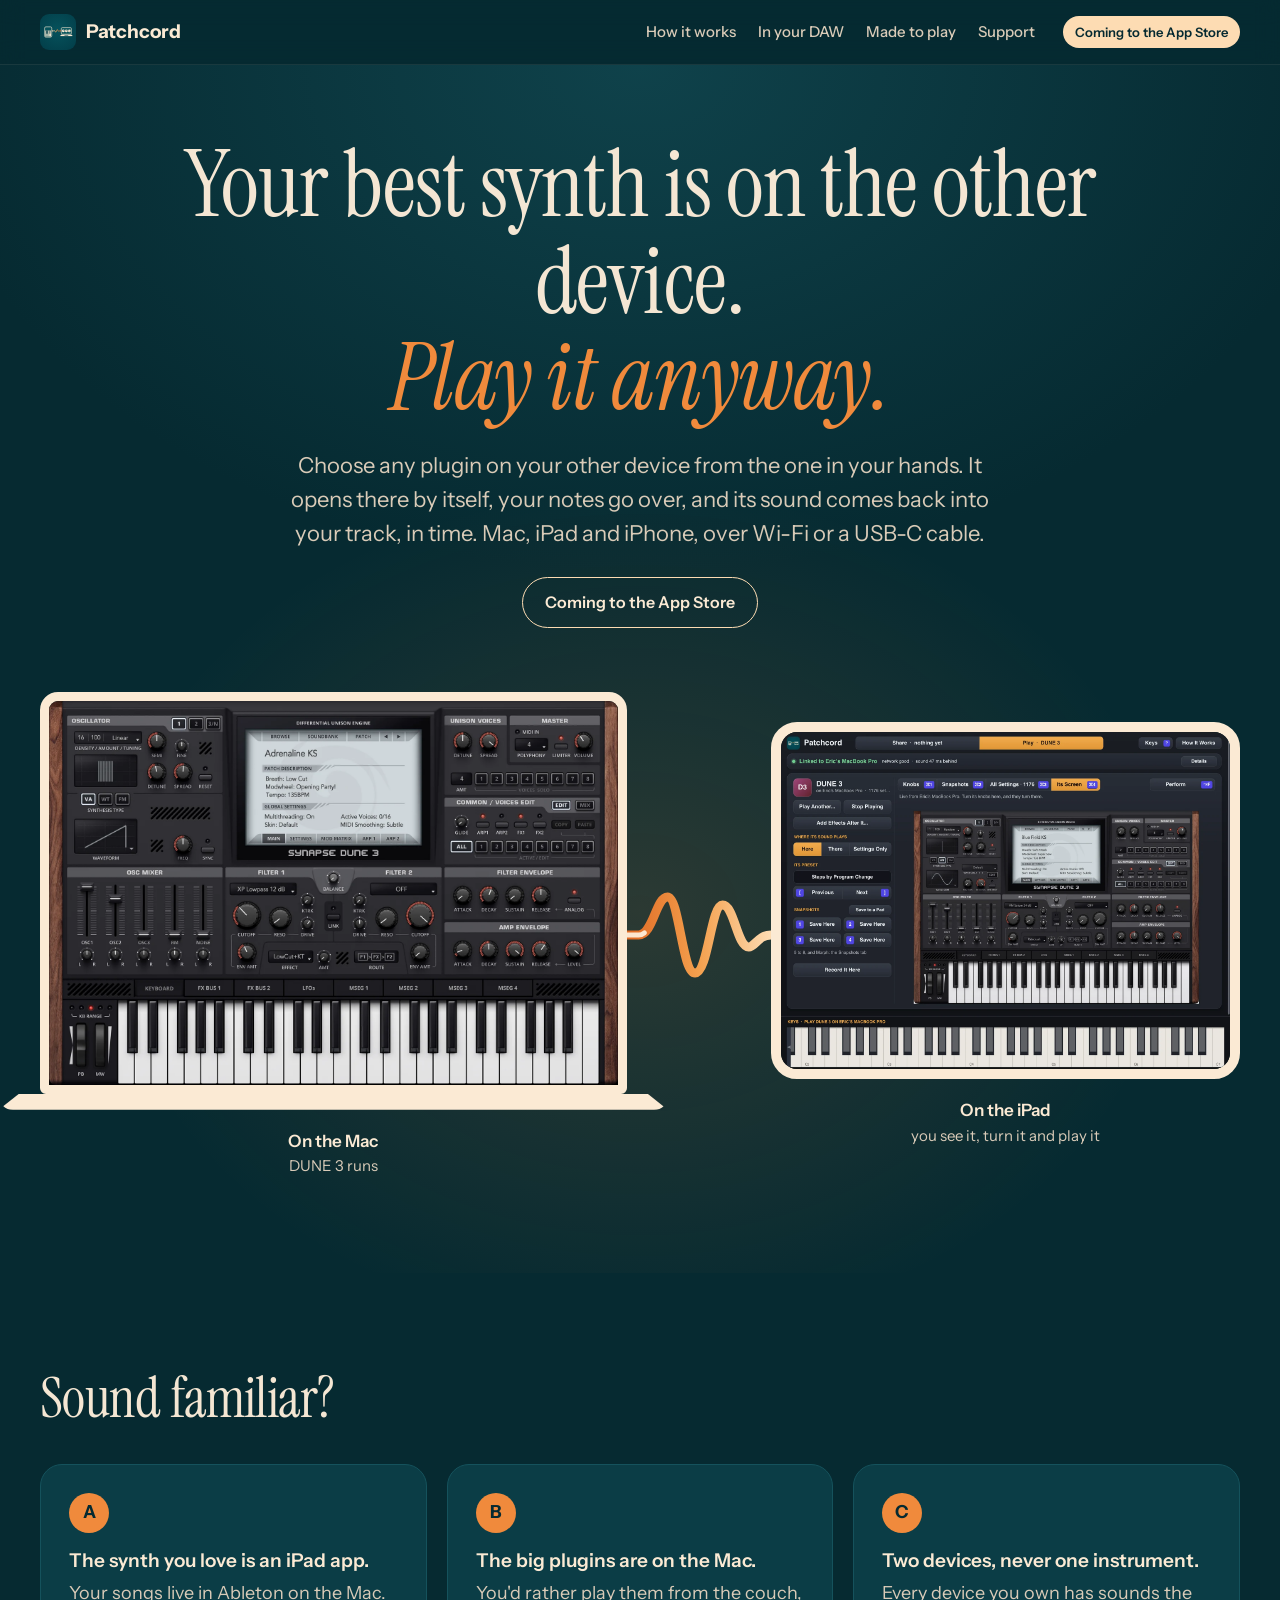
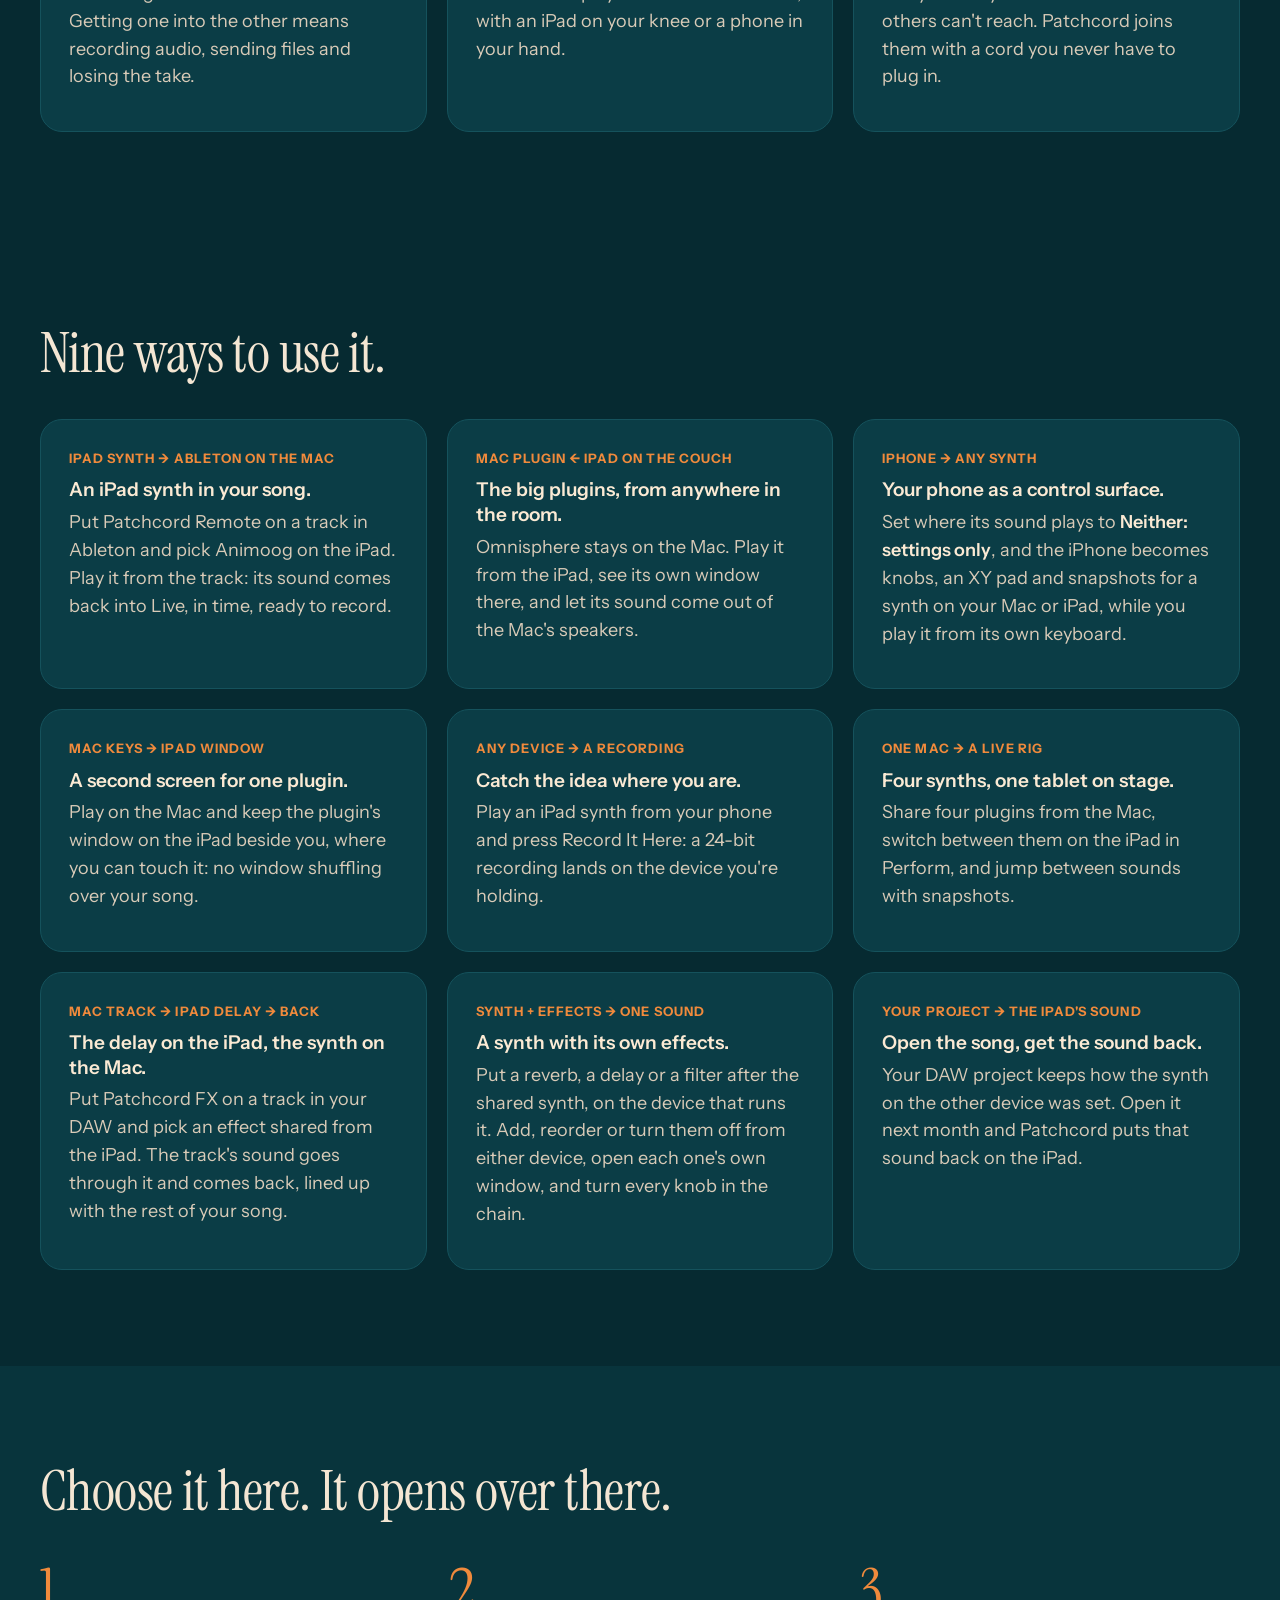
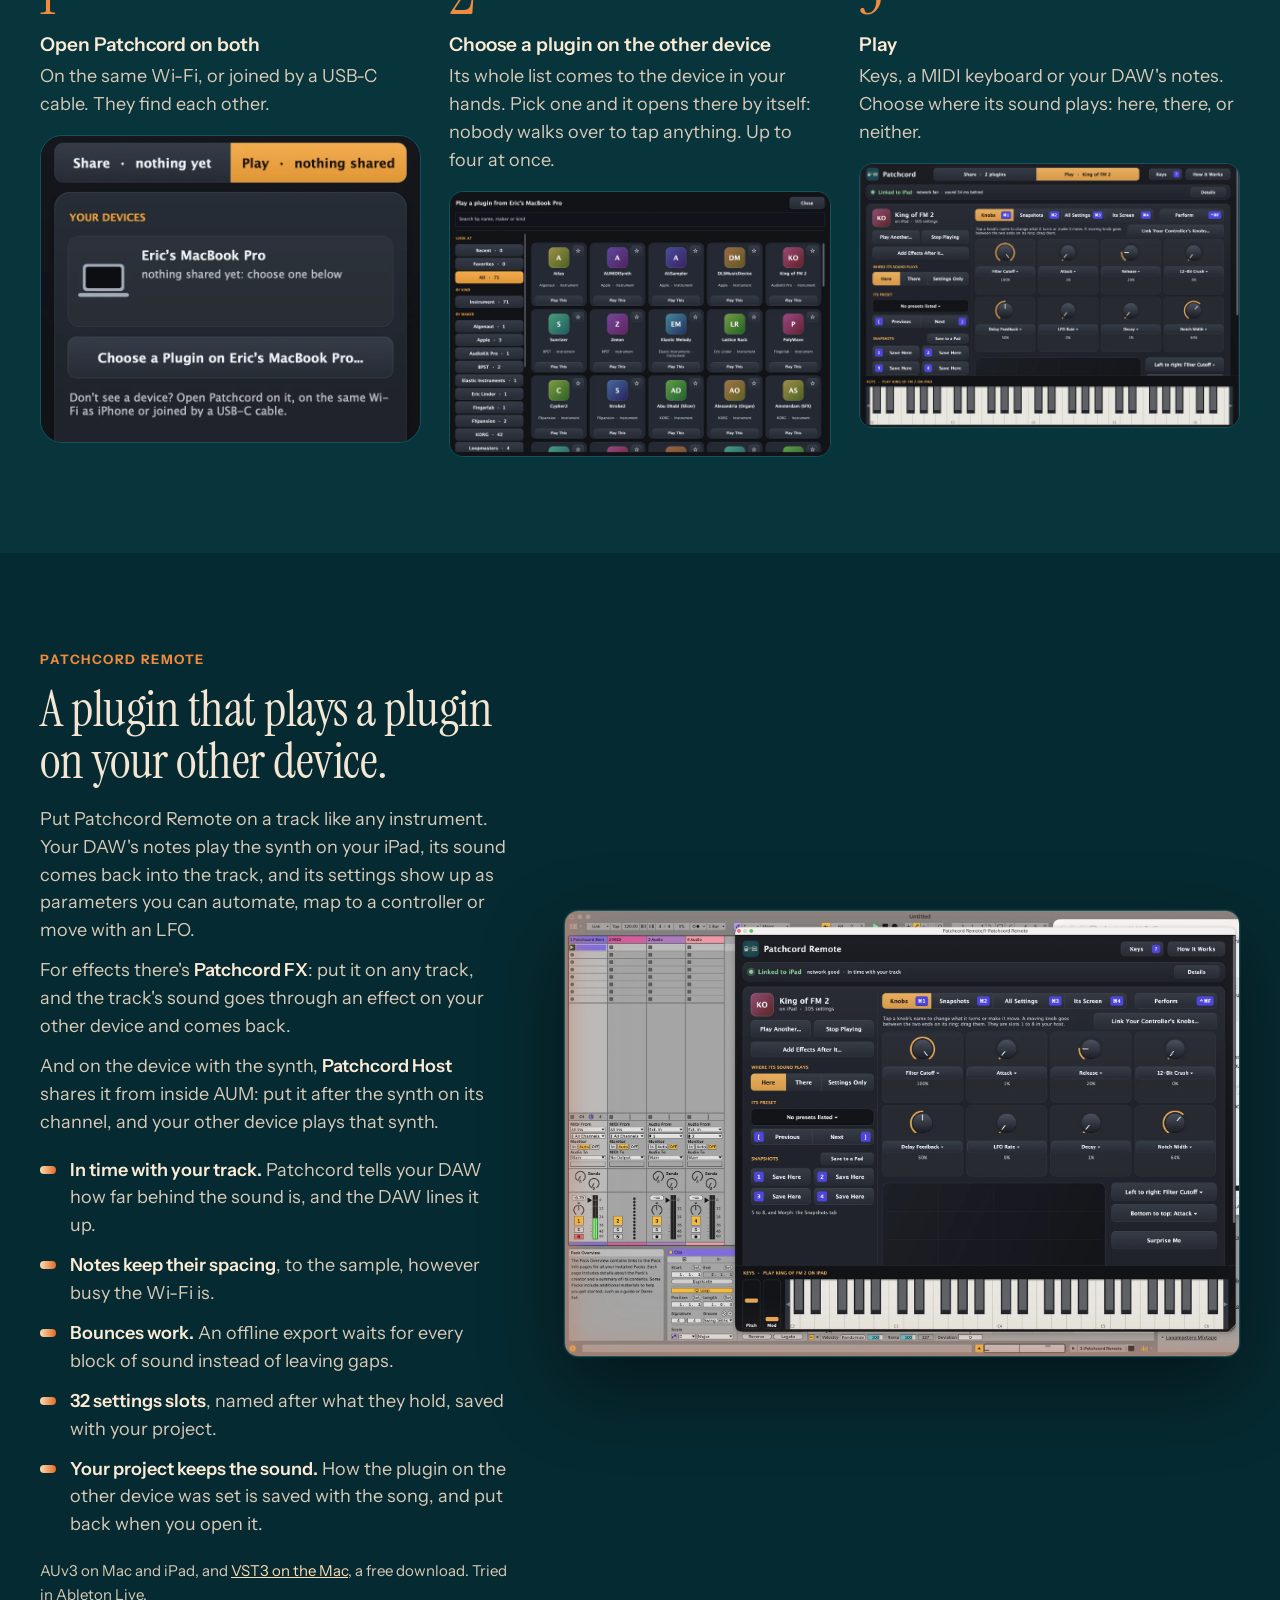
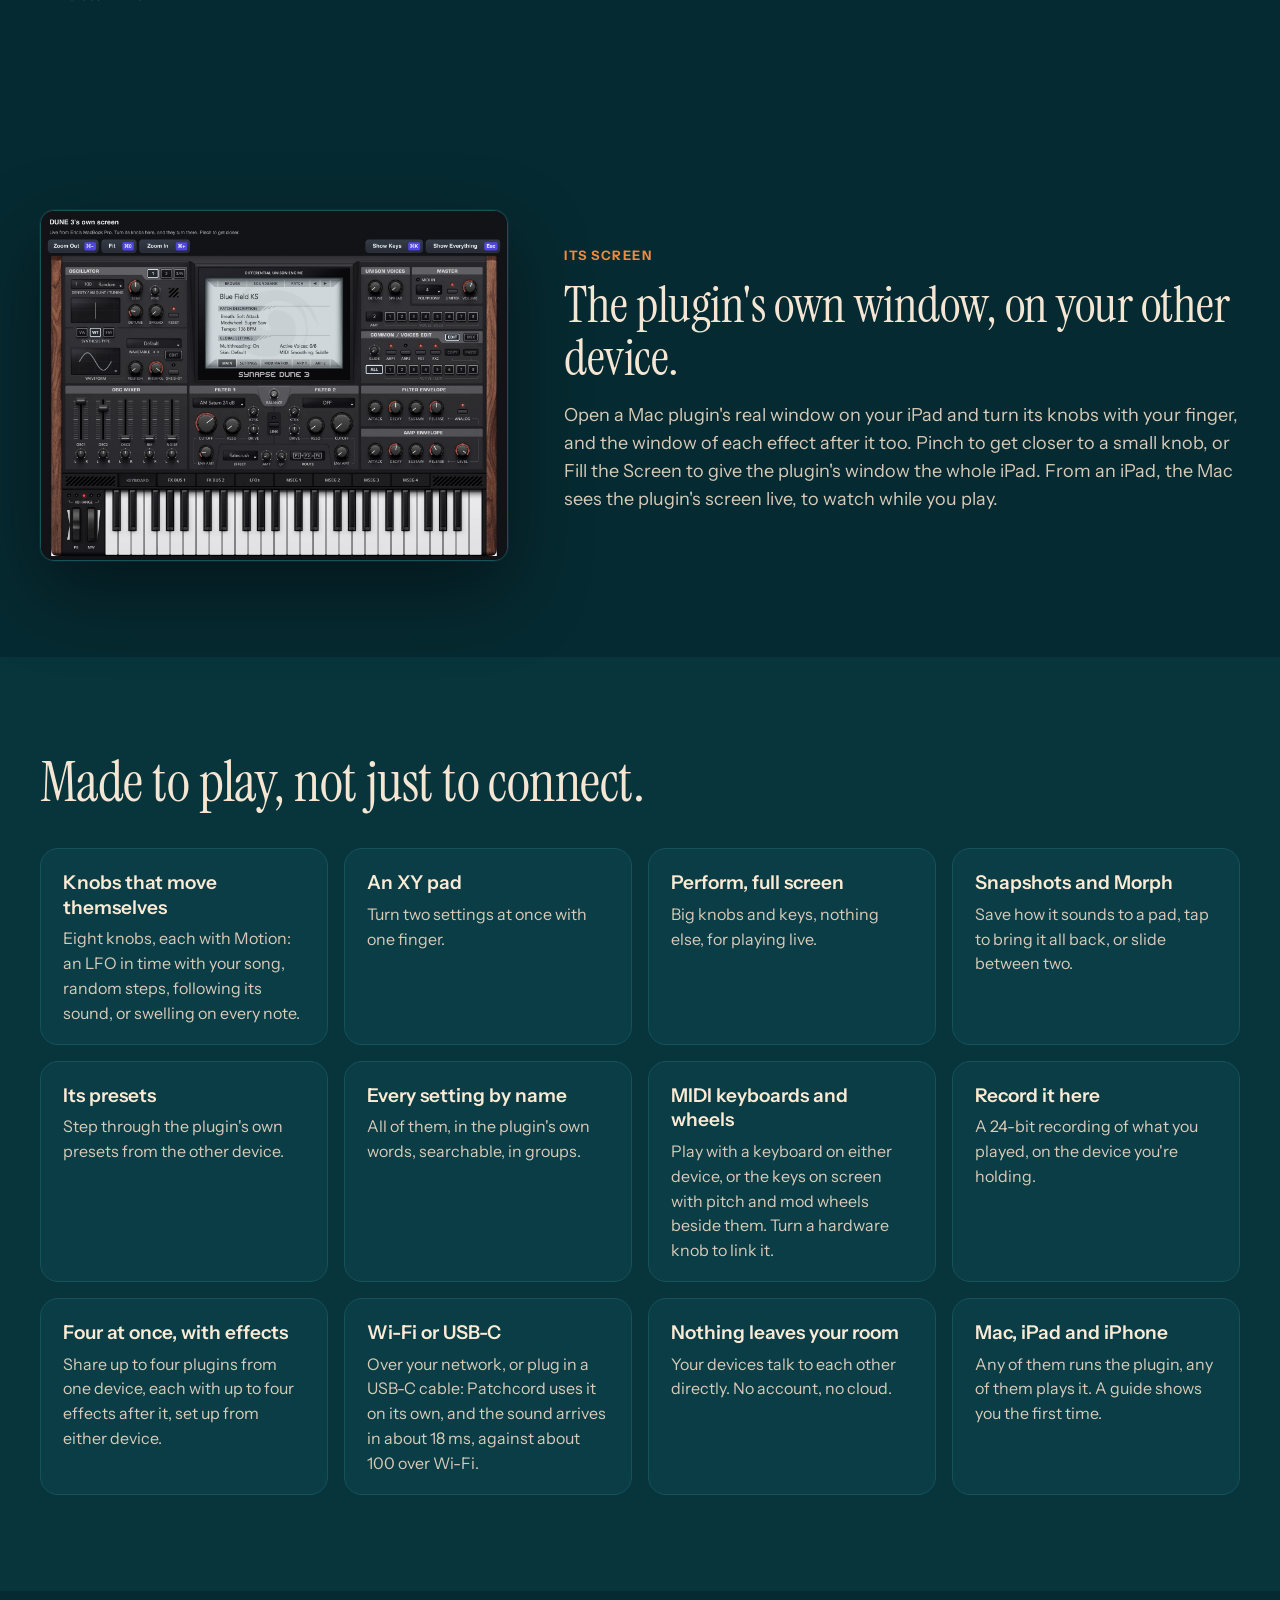
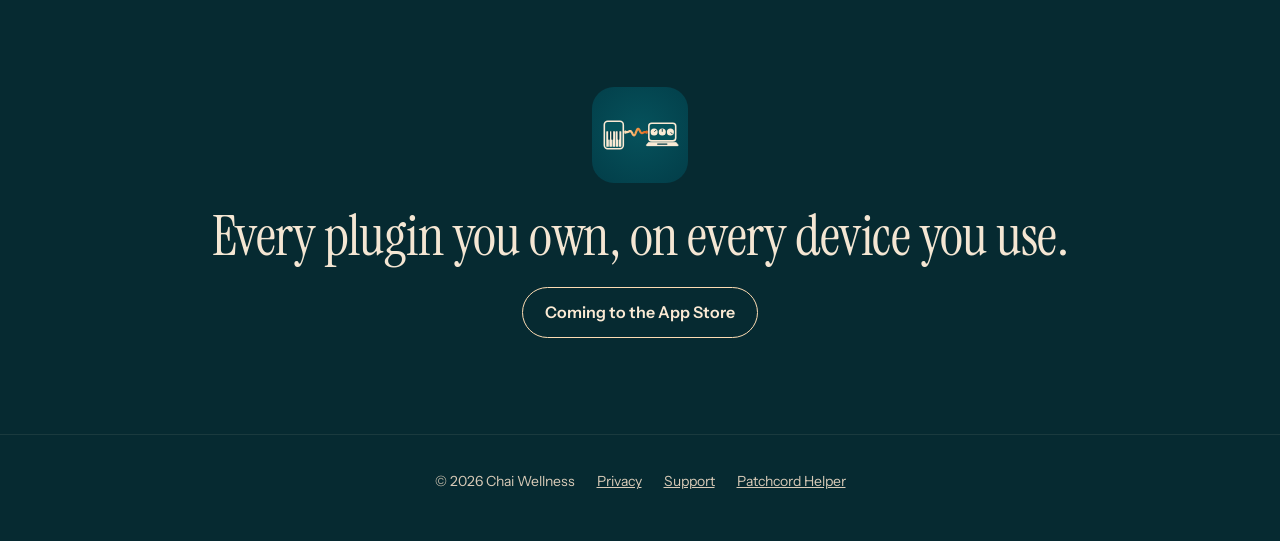
==== commit d6e47ebf: "Words: zoom and Fill the Screen in Its Screen; pitch and mod wheels" ====
--- a/index.html
+++ b/index.html
@@ -190,7 +190,7 @@
   <div class="copy">
     <p class="kicker">Its Screen</p>
     <h2>The plugin's own window, on your other device.</h2>
-    <p>Open a Mac plugin's real window on your iPad and turn its knobs with your finger, and the window of each effect after it too. From an iPad, the Mac sees the plugin's screen live, to watch while you play.</p>
+    <p>Open a Mac plugin's real window on your iPad and turn its knobs with your finger, and the window of each effect after it too. Pinch to get closer to a small knob, or Fill the Screen to give the plugin's window the whole iPad. From an iPad, the Mac sees the plugin's screen live, to watch while you play.</p>
   </div>
   <button class="shot wide" data-full="img/ipad-fill-screen.webp"><img src="img/ipad-fill-screen.webp" alt="DUNE 3's whole window from the Mac, filling the iPad's screen" loading="lazy"></button>
 </section>
@@ -205,7 +205,7 @@
     <article><h3>Snapshots and Morph</h3><p>Save how it sounds to a pad, tap to bring it all back, or slide between two.</p></article>
     <article><h3>Its presets</h3><p>Step through the plugin's own presets from the other device.</p></article>
     <article><h3>Every setting by name</h3><p>All of them, in the plugin's own words, searchable, in groups.</p></article>
-    <article><h3>MIDI keyboards</h3><p>Play with a keyboard on either device. Turn a hardware knob to link it.</p></article>
+    <article><h3>MIDI keyboards and wheels</h3><p>Play with a keyboard on either device, or the keys on screen with pitch and mod wheels beside them. Turn a hardware knob to link it.</p></article>
     <article><h3>Record it here</h3><p>A 24-bit recording of what you played, on the device you're holding.</p></article>
     <article><h3>Four at once, with effects</h3><p>Share up to four plugins from one device, each with up to four effects after it, set up from either device.</p></article>
     <article><h3>Wi-Fi or USB-C</h3><p>Over your network, or plug in a USB-C cable: Patchcord uses it on its own, and the sound arrives in about 18&nbsp;ms, against about 100 over Wi-Fi.</p></article>
